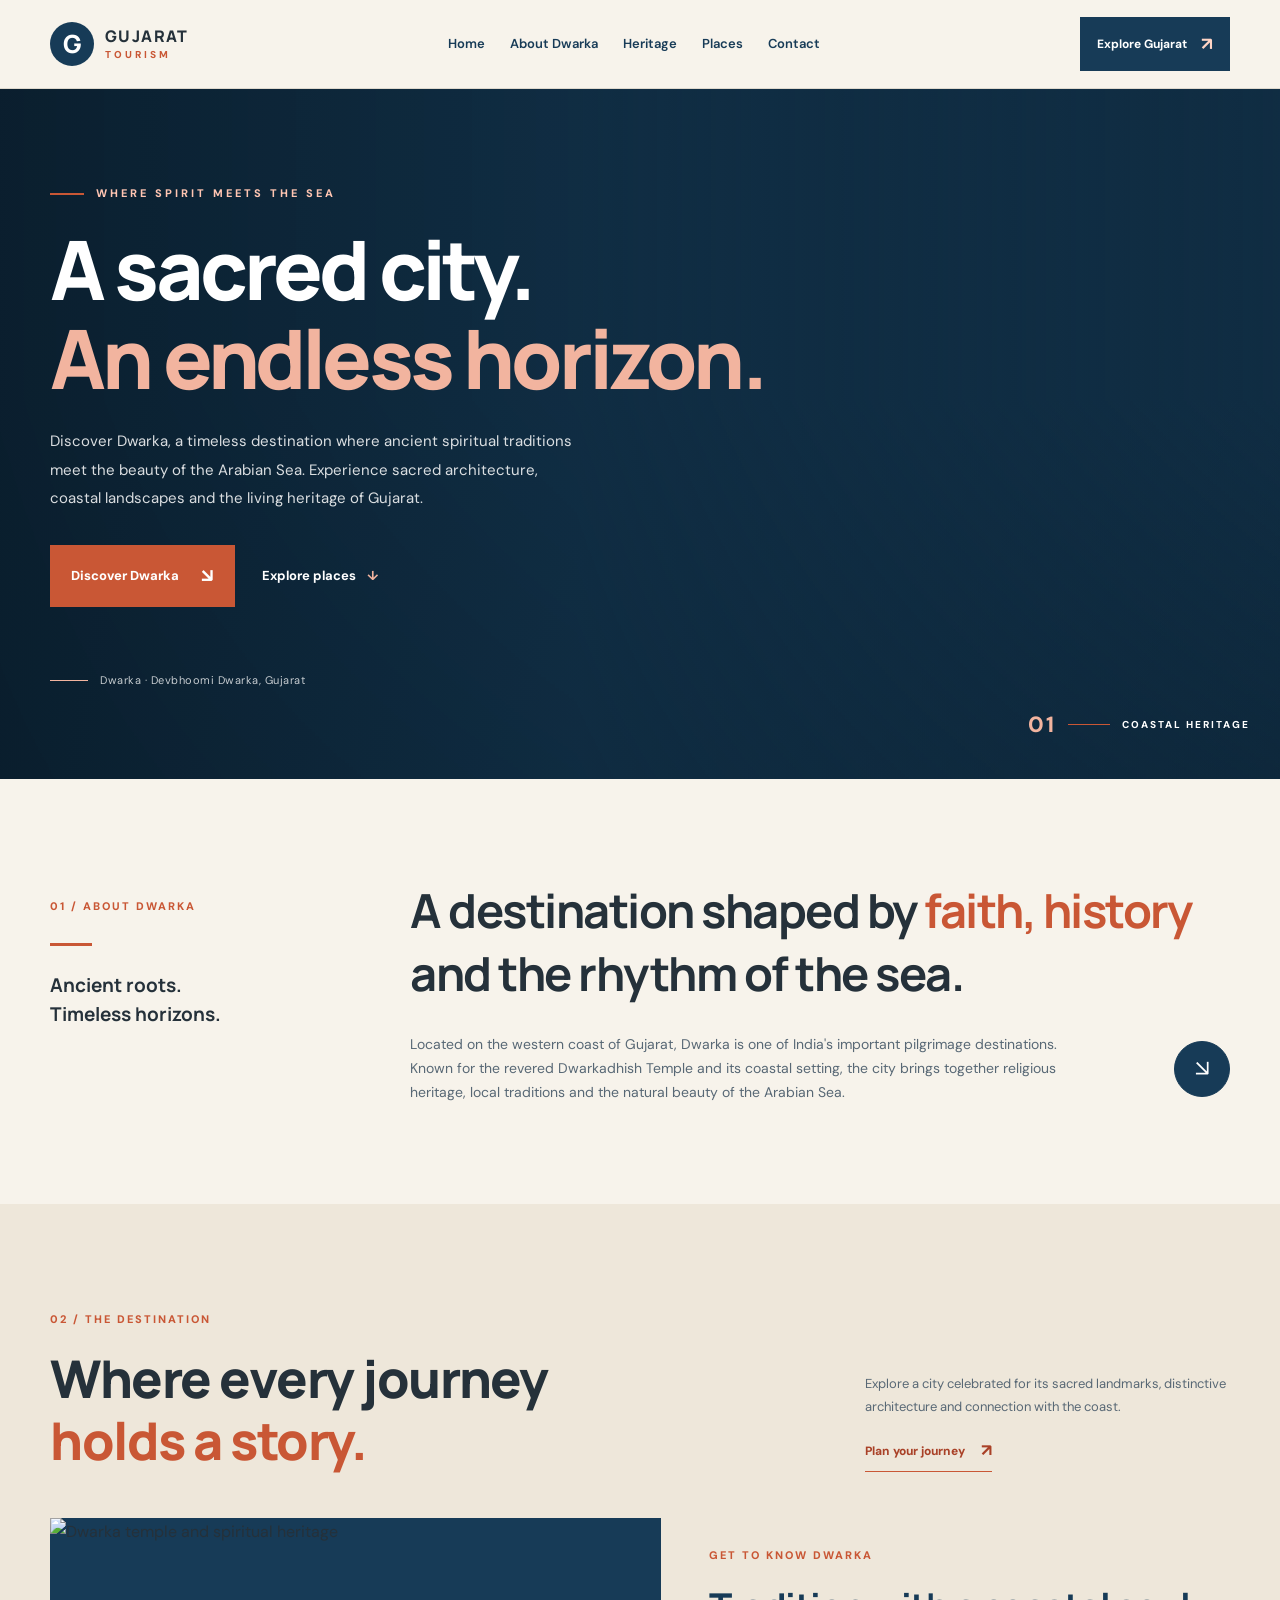
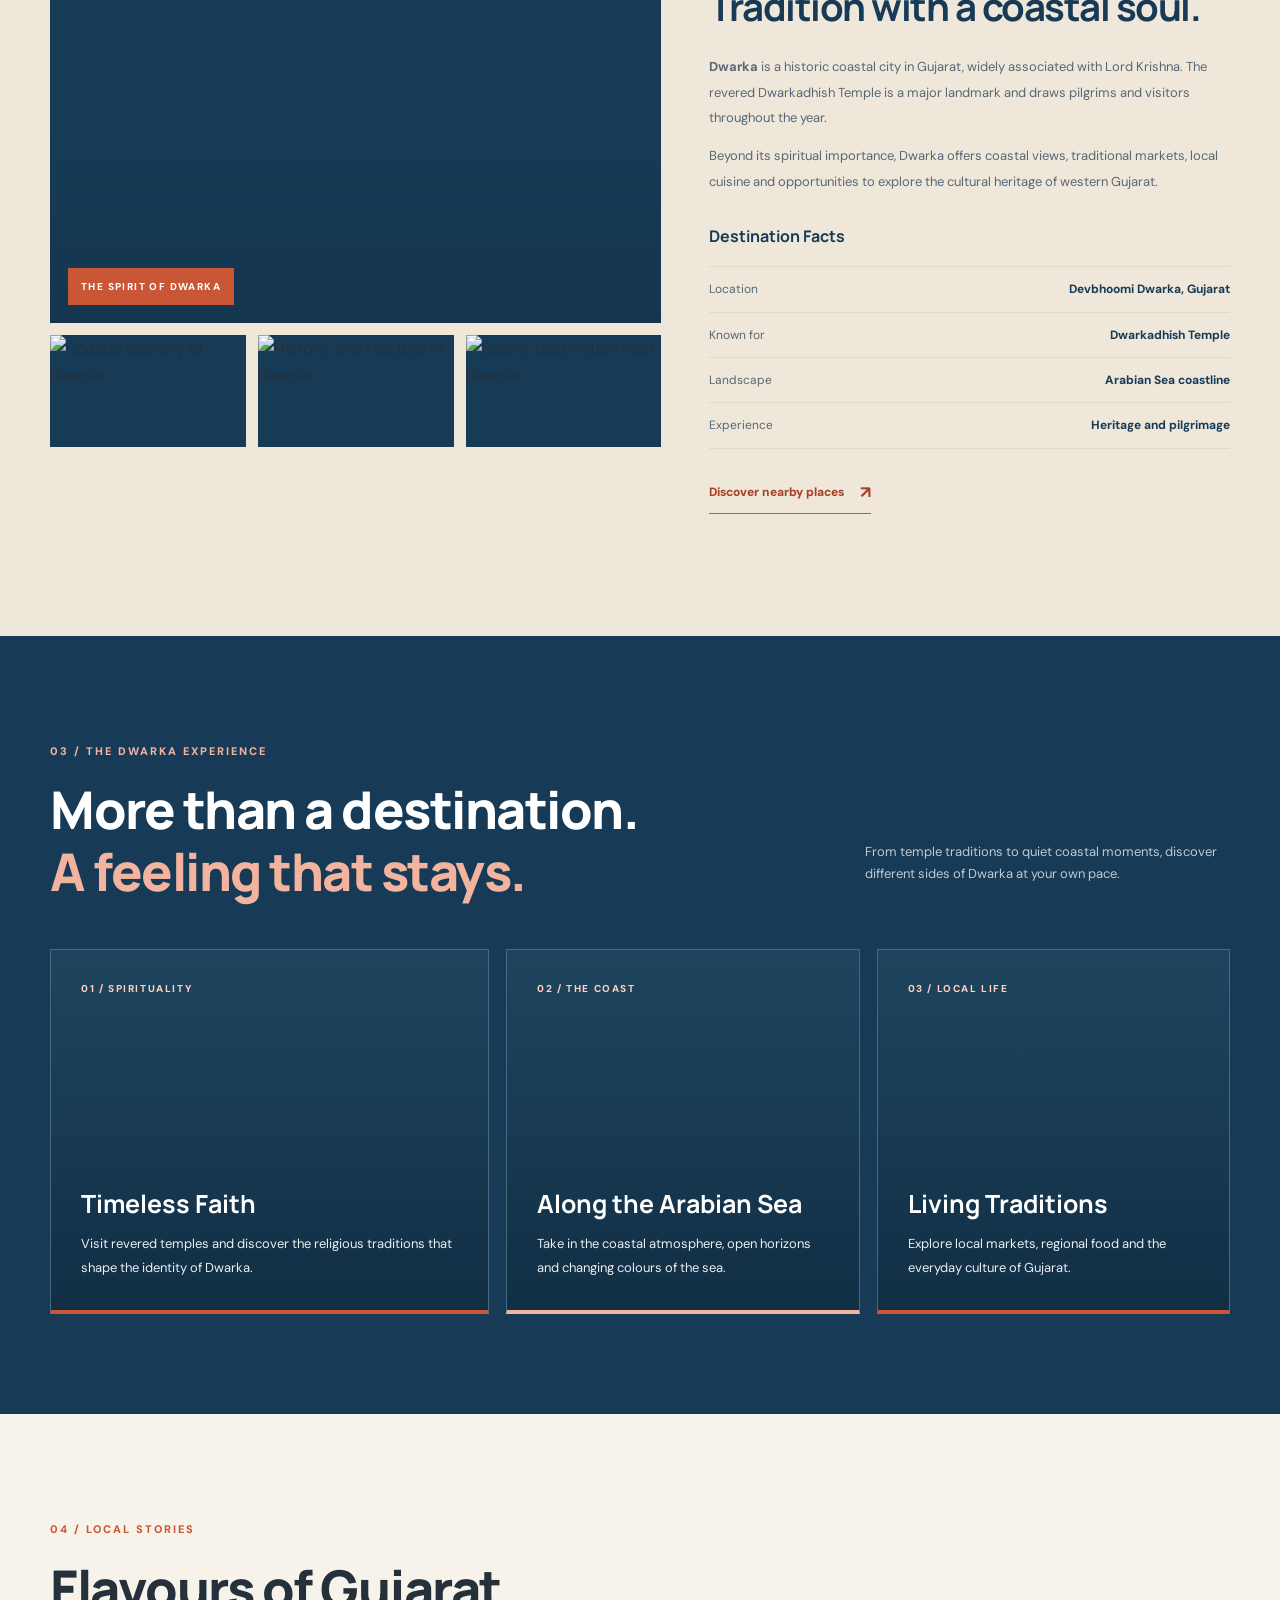
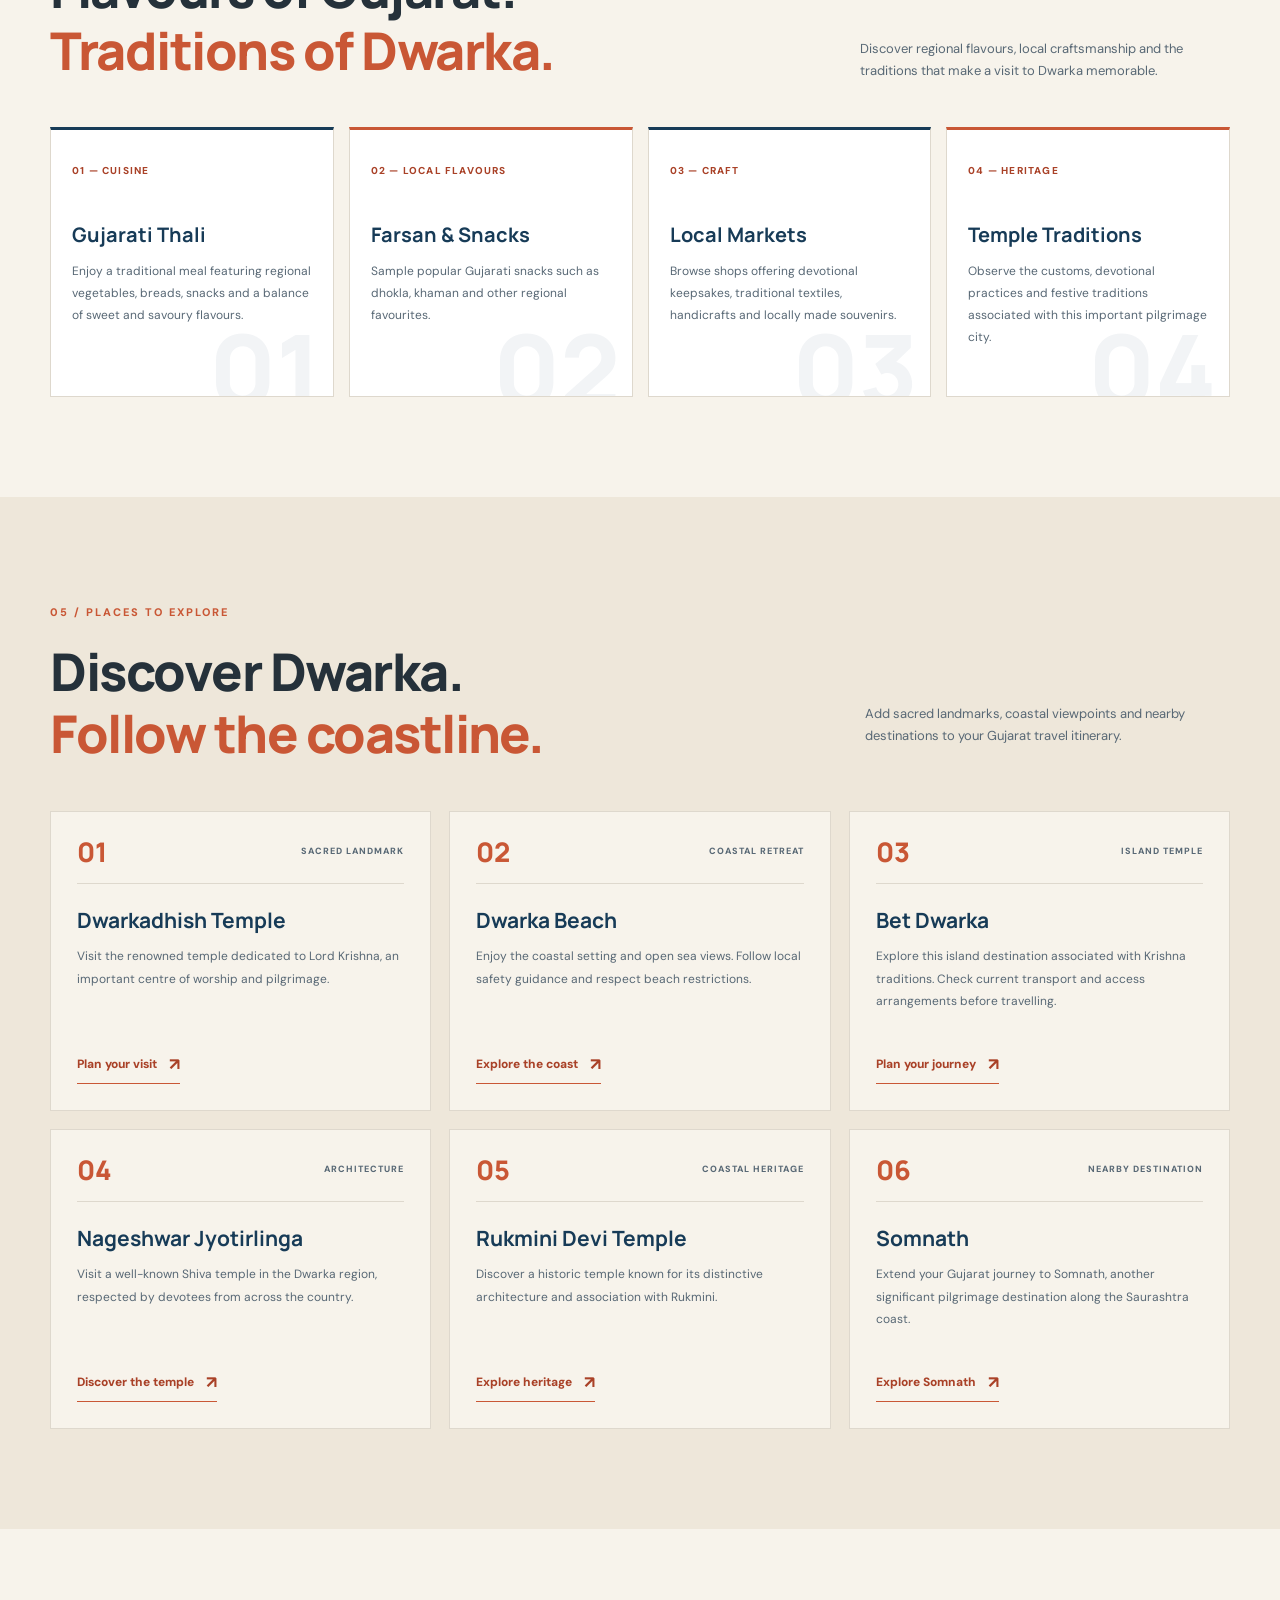
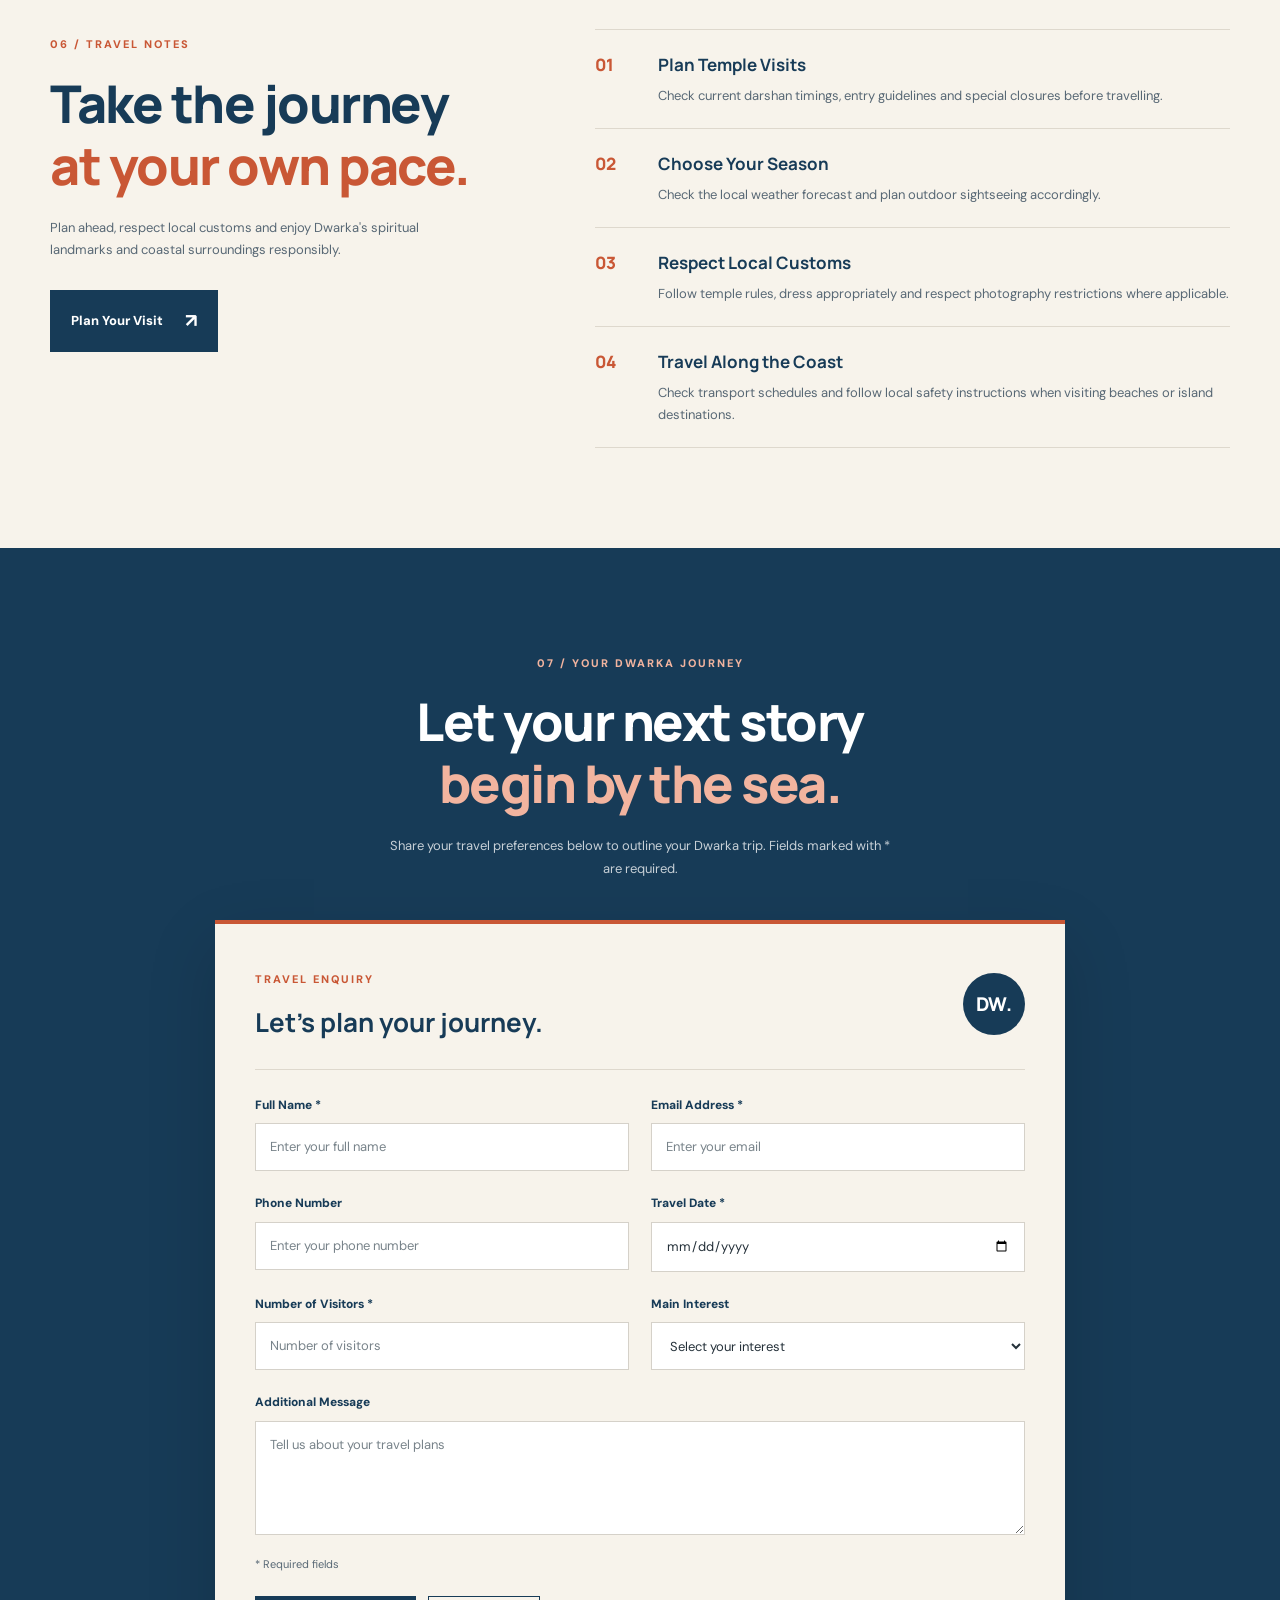
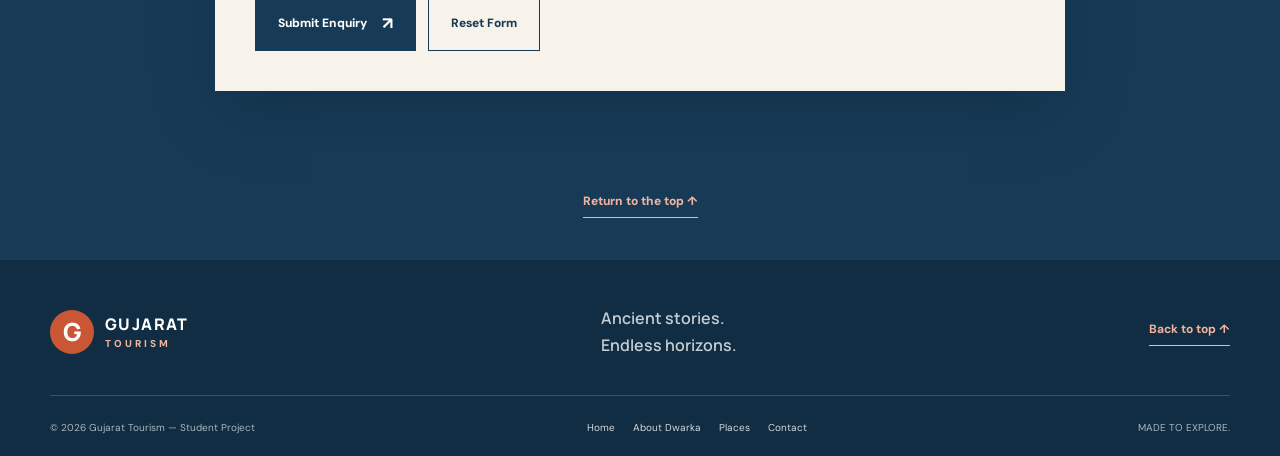
==== dwarka.html @ 747186ce "Add files via upload" ====
<!DOCTYPE html>
<html lang="en">

<head>
    <meta charset="UTF-8">
    <meta name="viewport" content="width=device-width, initial-scale=1.0">

    <title>Dwarka | Gujarat Tourism</title>

    <meta name="description"
        content="Discover Dwarka, the sacred coastal city of Gujarat. Explore Dwarkadhish Temple, beautiful shores, local culture and nearby destinations.">

    <link rel="stylesheet" href="dwarka.css">

    <link rel="preconnect" href="https://fonts.googleapis.com">
    <link rel="preconnect" href="https://fonts.gstatic.com" crossorigin>

    <link
        href="https://fonts.googleapis.com/css2?family=DM+Sans:wght@400;500;600;700&family=Manrope:wght@400;500;600;700;800&display=swap"
        rel="stylesheet">
</head>

<body>

    <!-- HEADER -->
    <header class="header">
        <div class="container nav-wrapper">

            <a href="index.html" class="logo">
                <span class="logo-symbol">G</span>
                <span class="logo-text">
                    GUJARAT
                    <small>TOURISM</small>
                </span>
            </a>

            <nav class="navigation" aria-label="Main navigation">
                <a href="index.html">Home</a>
                <a href="#about">About Dwarka</a>
                <a href="#heritage">Heritage</a>
                <a href="#places">Places</a>
                <a href="#contact">Contact</a>
            </nav>

            <a href="index.html#destinations" class="nav-button">
                Explore Gujarat <span>↗</span>
            </a>

        </div>
    </header>


    <main>

        <!-- HERO -->
        <section class="hero" id="home">

            <div class="hero-image"></div>
            <div class="hero-overlay"></div>

            <div class="container hero-content">

                <p class="eyebrow hero-eyebrow">
                    WHERE SPIRIT MEETS THE SEA
                </p>

                <h1>
                    A sacred city.<br>
                    <span>An endless horizon.</span>
                </h1>

                <p class="hero-description">
                    Discover Dwarka, a timeless destination where ancient
                    spiritual traditions meet the beauty of the Arabian Sea.
                    Experience sacred architecture, coastal landscapes and
                    the living heritage of Gujarat.
                </p>

                <div class="hero-actions">
                    <a href="#about" class="button button-light">
                        Discover Dwarka <span>↘</span>
                    </a>

                    <a href="#places" class="text-link hero-link">
                        Explore places <span>↓</span>
                    </a>
                </div>

                <div class="hero-caption">
                    <span class="caption-line"></span>
                    <span>Dwarka · Devbhoomi Dwarka, Gujarat</span>
                </div>

            </div>

            <div class="hero-index">
                <span>01</span>
                <span class="index-line"></span>
                <span>COASTAL HERITAGE</span>
            </div>

        </section>


        <!-- INTRODUCTION -->
        <section class="intro section-padding" id="about">

            <div class="container intro-grid">

                <div class="intro-label">
                    <span class="section-number">01 / ABOUT DWARKA</span>
                    <span class="small-line"></span>
                    <p>Ancient roots.<br>Timeless horizons.</p>
                </div>

                <div class="intro-content">

                    <h2>
                        A destination shaped by
                        <span>faith, history</span>
                        and the rhythm of the sea.
                    </h2>

                    <div class="intro-bottom">

                        <p>
                            Located on the western coast of Gujarat, Dwarka
                            is one of India's important pilgrimage
                            destinations. Known for the revered Dwarkadhish
                            Temple and its coastal setting, the city brings
                            together religious heritage, local traditions
                            and the natural beauty of the Arabian Sea.
                        </p>

                        <a href="#heritage" class="circle-link" aria-label="Explore Dwarka heritage">
                            <span>↘</span>
                        </a>

                    </div>

                </div>

            </div>

        </section>


        <!-- DESTINATION STORY -->
        <section class="destination-section section-padding" id="heritage">

            <div class="container">

                <div class="section-heading">

                    <div>
                        <span class="section-number">02 / THE DESTINATION</span>
                        <h2>Where every journey<br>
                            <span>holds a story.</span>
                        </h2>
                    </div>

                    <div class="heading-side">
                        <p>
                            Explore a city celebrated for its sacred
                            landmarks, distinctive architecture and
                            connection with the coast.
                        </p>

                        <a href="#contact" class="underlined-link">
                            Plan your journey <span>↗</span>
                        </a>
                    </div>

                </div>


                <div class="destination-detail">

                    <!-- IMAGE GALLERY -->
                    <div class="destination-gallery">

                        <div class="main-picture">
                            <img src="Images/Dwarka/dwarka_1.png" alt="Dwarka temple and spiritual heritage">
                            <span class="image-note">THE SPIRIT OF DWARKA</span>
                        </div>

                        <div class="small-pictures">
                            <img src="Images/Dwarka_2.jpg" alt="Coastal scenery of Dwarka">
                            <img src="Images/Dwarka/dwarka_3.jpg" alt="Historic architecture in Dwarka">
                            <img src="Images/Dwarka/dwarka_4.jpg" alt="Scenic destination near Dwarka">
                        </div>

                    </div>


                    <!-- DESTINATION INFORMATION -->
                    <div class="destination-info">

                        <span class="section-number">GET TO KNOW DWARKA</span>

                        <h2>Tradition with a coastal soul.</h2>

                        <p>
                            <b>Dwarka</b> is a historic coastal city in
                            Gujarat, widely associated with Lord Krishna.
                            The revered Dwarkadhish Temple is a major
                            landmark and draws pilgrims and visitors
                            throughout the year.
                        </p>

                        <p>
                            Beyond its spiritual importance, Dwarka offers
                            coastal views, traditional markets, local
                            cuisine and opportunities to explore the
                            cultural heritage of western Gujarat.
                        </p>

                        <h3>Destination Facts</h3>

                        <ul class="facts-list">
                            <li>
                                <span>Location</span>
                                <b>Devbhoomi Dwarka, Gujarat</b>
                            </li>
                            <li>
                                <span>Known for</span>
                                <b>Dwarkadhish Temple</b>
                            </li>
                            <li>
                                <span>Landscape</span>
                                <b>Arabian Sea coastline</b>
                            </li>
                            <li>
                                <span>Experience</span>
                                <b>Heritage and pilgrimage</b>
                            </li>
                        </ul>

                        <a href="#places" class="underlined-link">
                            Discover nearby places <span>↗</span>
                        </a>

                    </div>

                </div>

            </div>

        </section>


        <!-- HERITAGE AND EXPERIENCES -->
        <section class="heritage section-padding">

            <div class="container">

                <div class="section-heading">

                    <div>
                        <span class="section-number">03 / THE DWARKA EXPERIENCE</span>
                        <h2>More than a destination.<br>
                            <span>A feeling that stays.</span>
                        </h2>
                    </div>

                    <div class="heading-side">
                        <p>
                            From temple traditions to quiet coastal
                            moments, discover different sides of Dwarka
                            at your own pace.
                        </p>
                    </div>

                </div>


                <div class="experience-grid">

                    <article class="experience-card experience-featured">
                        <span class="experience-number">01 / SPIRITUALITY</span>
                        <div class="experience-content">
                            <h3>Timeless Faith</h3>
                            <p>
                                Visit revered temples and discover the
                                religious traditions that shape the
                                identity of Dwarka.
                            </p>
                        </div>
                    </article>

                    <article class="experience-card experience-coast">
                        <span class="experience-number">02 / THE COAST</span>
                        <div class="experience-content">
                            <h3>Along the Arabian Sea</h3>
                            <p>
                                Take in the coastal atmosphere, open
                                horizons and changing colours of the sea.
                            </p>
                        </div>
                    </article>

                    <article class="experience-card experience-culture">
                        <span class="experience-number">03 / LOCAL LIFE</span>
                        <div class="experience-content">
                            <h3>Living Traditions</h3>
                            <p>
                                Explore local markets, regional food
                                and the everyday culture of Gujarat.
                            </p>
                        </div>
                    </article>

                </div>

            </div>

        </section>


        <!-- LOCAL CULTURE -->
        <section class="culture section-padding" id="culture">

            <div class="container">

                <div class="culture-heading">

                    <div>
                        <span class="section-number">04 / LOCAL STORIES</span>
                        <h2>Flavours of Gujarat.<br>
                            <span>Traditions of Dwarka.</span>
                        </h2>
                    </div>

                    <p>
                        Discover regional flavours, local craftsmanship
                        and the traditions that make a visit to Dwarka
                        memorable.
                    </p>

                </div>


                <div class="culture-grid">

                    <article class="culture-card">
                        <span class="culture-number">01 — CUISINE</span>
                        <h3>Gujarati Thali</h3>
                        <p>
                            Enjoy a traditional meal featuring regional
                            vegetables, breads, snacks and a balance
                            of sweet and savoury flavours.
                        </p>
                        <span class="culture-mark">01</span>
                    </article>

                    <article class="culture-card">
                        <span class="culture-number">02 — LOCAL FLAVOURS</span>
                        <h3>Farsan & Snacks</h3>
                        <p>
                            Sample popular Gujarati snacks such as
                            dhokla, khaman and other regional favourites.
                        </p>
                        <span class="culture-mark">02</span>
                    </article>

                    <article class="culture-card">
                        <span class="culture-number">03 — CRAFT</span>
                        <h3>Local Markets</h3>
                        <p>
                            Browse shops offering devotional keepsakes,
                            traditional textiles, handicrafts and
                            locally made souvenirs.
                        </p>
                        <span class="culture-mark">03</span>
                    </article>

                    <article class="culture-card">
                        <span class="culture-number">04 — HERITAGE</span>
                        <h3>Temple Traditions</h3>
                        <p>
                            Observe the customs, devotional practices
                            and festive traditions associated with
                            this important pilgrimage city.
                        </p>
                        <span class="culture-mark">04</span>
                    </article>

                </div>

            </div>

        </section>


        <!-- PLACES TO VISIT -->
        <section class="places section-padding" id="places">

            <div class="container">

                <div class="section-heading">

                    <div>
                        <span class="section-number">05 / PLACES TO EXPLORE</span>
                        <h2>Discover Dwarka.<br>
                            <span>Follow the coastline.</span>
                        </h2>
                    </div>

                    <div class="heading-side">
                        <p>
                            Add sacred landmarks, coastal viewpoints
                            and nearby destinations to your Gujarat
                            travel itinerary.
                        </p>
                    </div>

                </div>


                <div class="places-grid">

                    <article class="place-card">
                        <div class="place-topline">
                            <span class="place-number">01</span>
                            <span class="place-type">SACRED LANDMARK</span>
                        </div>
                        <h3>Dwarkadhish Temple</h3>
                        <p>
                            Visit the renowned temple dedicated to
                            Lord Krishna, an important centre of
                            worship and pilgrimage.
                        </p>
                        <a href="#contact">Plan your visit <span>↗</span></a>
                    </article>

                    <article class="place-card">
                        <div class="place-topline">
                            <span class="place-number">02</span>
                            <span class="place-type">COASTAL RETREAT</span>
                        </div>
                        <h3>Dwarka Beach</h3>
                        <p>
                            Enjoy the coastal setting and open sea
                            views. Follow local safety guidance and
                            respect beach restrictions.
                        </p>
                        <a href="#contact">Explore the coast <span>↗</span></a>
                    </article>

                    <article class="place-card">
                        <div class="place-topline">
                            <span class="place-number">03</span>
                            <span class="place-type">ISLAND TEMPLE</span>
                        </div>
                        <h3>Bet Dwarka</h3>
                        <p>
                            Explore this island destination associated
                            with Krishna traditions. Check current
                            transport and access arrangements before
                            travelling.
                        </p>
                        <a href="#contact">Plan your journey <span>↗</span></a>
                    </article>

                    <article class="place-card">
                        <div class="place-topline">
                            <span class="place-number">04</span>
                            <span class="place-type">ARCHITECTURE</span>
                        </div>
                        <h3>Nageshwar Jyotirlinga</h3>
                        <p>
                            Visit a well-known Shiva temple in the
                            Dwarka region, respected by devotees
                            from across the country.
                        </p>
                        <a href="#contact">Discover the temple <span>↗</span></a>
                    </article>

                    <article class="place-card">
                        <div class="place-topline">
                            <span class="place-number">05</span>
                            <span class="place-type">COASTAL HERITAGE</span>
                        </div>
                        <h3>Rukmini Devi Temple</h3>
                        <p>
                            Discover a historic temple known for its
                            distinctive architecture and association
                            with Rukmini.
                        </p>
                        <a href="#contact">Explore heritage <span>↗</span></a>
                    </article>

                    <article class="place-card">
                        <div class="place-topline">
                            <span class="place-number">06</span>
                            <span class="place-type">NEARBY DESTINATION</span>
                        </div>
                        <h3>Somnath</h3>
                        <p>
                            Extend your Gujarat journey to Somnath,
                            another significant pilgrimage destination
                            along the Saurashtra coast.
                        </p>
                        <a href="somnath.html">Explore Somnath <span>↗</span></a>
                    </article>

                </div>

            </div>

        </section>


        <!-- TRAVEL INFORMATION -->
        <section class="travel-info section-padding">

            <div class="container travel-info-grid">

                <div class="travel-info-heading">
                    <span class="section-number">06 / TRAVEL NOTES</span>

                    <h2>Take the journey<br>
                        <span>at your own pace.</span>
                    </h2>

                    <p>
                        Plan ahead, respect local customs and enjoy
                        Dwarka's spiritual landmarks and coastal
                        surroundings responsibly.
                    </p>

                    <a href="#contact" class="button button-dark">
                        Plan Your Visit <span>↗</span>
                    </a>
                </div>


                <div class="travel-info-content">

                    <div class="travel-tip">
                        <span>01</span>
                        <div>
                            <h3>Plan Temple Visits</h3>
                            <p>
                                Check current darshan timings,
                                entry guidelines and special closures
                                before travelling.
                            </p>
                        </div>
                    </div>

                    <div class="travel-tip">
                        <span>02</span>
                        <div>
                            <h3>Choose Your Season</h3>
                            <p>
                                Check the local weather forecast and
                                plan outdoor sightseeing accordingly.
                            </p>
                        </div>
                    </div>

                    <div class="travel-tip">
                        <span>03</span>
                        <div>
                            <h3>Respect Local Customs</h3>
                            <p>
                                Follow temple rules, dress
                                appropriately and respect photography
                                restrictions where applicable.
                            </p>
                        </div>
                    </div>

                    <div class="travel-tip">
                        <span>04</span>
                        <div>
                            <h3>Travel Along the Coast</h3>
                            <p>
                                Check transport schedules and follow
                                local safety instructions when visiting
                                beaches or island destinations.
                            </p>
                        </div>
                    </div>

                </div>

            </div>

        </section>


        <!-- TRAVEL ENQUIRY -->
        <section class="enquiry-section section-padding" id="contact">

            <div class="container">

                <div class="enquiry-heading">
                    <span class="section-number">07 / YOUR DWARKA JOURNEY</span>

                    <h2>
                        Let your next story<br>
                        <span>begin by the sea.</span>
                    </h2>

                    <p>
                        Share your travel preferences below to outline
                        your Dwarka trip. Fields marked with * are required.
                    </p>
                </div>


                <form class="enquiry-form" action="#" method="post">

                    <div class="form-heading">
                        <div>
                            <span class="section-number">TRAVEL ENQUIRY</span>
                            <h3>Let's plan your journey.</h3>
                        </div>
                        <span class="form-symbol">DW.</span>
                    </div>

                    <hr>

                    <div class="form-grid">

                        <div class="form-group">
                            <label for="name">Full Name *</label>
                            <input type="text" id="name" name="name" placeholder="Enter your full name"
                                autocomplete="name" required>
                        </div>

                        <div class="form-group">
                            <label for="email">Email Address *</label>
                            <input type="email" id="email" name="email" placeholder="Enter your email"
                                autocomplete="email" required>
                        </div>

                        <div class="form-group">
                            <label for="phone">Phone Number</label>
                            <input type="tel" id="phone" name="phone" placeholder="Enter your phone number"
                                autocomplete="tel">
                        </div>

                        <div class="form-group">
                            <label for="date">Travel Date *</label>
                            <input type="date" id="date" name="date" required>
                        </div>

                        <div class="form-group">
                            <label for="visitors">Number of Visitors *</label>
                            <input type="number" id="visitors" name="visitors" min="1" max="100"
                                placeholder="Number of visitors" required>
                        </div>

                        <div class="form-group">
                            <label for="interest">Main Interest</label>
                            <select id="interest" name="interest">
                                <option value="">Select your interest</option>
                                <option value="temples">Temples and Pilgrimage</option>
                                <option value="coast">Coastal Sightseeing</option>
                                <option value="culture">Local Culture and Food</option>
                                <option value="nearby">Nearby Destinations</option>
                            </select>
                        </div>

                        <div class="form-group full-width">
                            <label for="message">Additional Message</label>
                            <textarea id="message" name="message" rows="4"
                                placeholder="Tell us about your travel plans"></textarea>
                        </div>

                    </div>

                    <p class="required-note">* Required fields</p>

                    <div class="form-buttons">
                        <button type="submit">
                            Submit Enquiry <span>↗</span>
                        </button>
                        <button type="reset" class="reset-btn">Reset Form</button>
                    </div>

                </form>

            </div>

        </section>

    </main>


    <!-- BACK TO TOP -->
    <div class="back-top">
        <a href="#home">Return to the top ↑</a>
    </div>


    <!-- FOOTER -->
    <footer class="footer">

        <div class="container">

            <div class="footer-top">

                <a href="index.html" class="logo footer-logo">
                    <span class="logo-symbol">G</span>
                    <span class="logo-text">
                        GUJARAT
                        <small>TOURISM</small>
                    </span>
                </a>

                <p>
                    Ancient stories.<br>
                    Endless horizons.
                </p>

                <a href="#home" class="footer-back">
                    Back to top ↑
                </a>

            </div>

            <div class="footer-bottom">
                <span>© 2026 Gujarat Tourism — Student Project</span>

                <div class="footer-links">
                    <a href="index.html">Home</a>
                    <a href="#about">About Dwarka</a>
                    <a href="#places">Places</a>
                    <a href="#contact">Contact</a>
                </div>

                <span>MADE TO EXPLORE.</span>
            </div>

        </div>

    </footer>

</body>

</html>
---- dwarka.css ----
/* =========================================
   DWARKA — GUJARAT TOURISM
   Theme: Deep Navy, Coral & Warm Ivory
========================================= */

:root {
    --navy: #173B57;
    --navy-dark: #102D43;
    --navy-soft: #244D68;
    --coral: #C95735;
    --coral-dark: #A94127;
    --ivory: #F7F3EB;
    --ivory-dark: #EEE7DA;
    --white: #FFFFFF;
    --ink: #25313A;
    --muted: #586875;
    --line: #DED8CD;
    --shadow: 0 16px 42px rgba(16, 45, 67, 0.09);
}

* {
    box-sizing: border-box;
}

html {
    scroll-behavior: smooth;
    scroll-padding-top: 95px;
}

body {
    margin: 0;
    background: var(--ivory);
    color: var(--ink);
    font-family: "DM Sans", Arial, sans-serif;
    line-height: 1.7;
}

img {
    display: block;
    max-width: 100%;
}

a {
    color: inherit;
}

button,
input,
select,
textarea {
    font: inherit;
}

.container {
    width: min(1180px, calc(100% - 48px));
    margin: 0 auto;
}

.section-padding {
    padding: 100px 0;
}

.section-number {
    display: inline-block;
    color: var(--coral);
    font-size: 11px;
    font-weight: 800;
    letter-spacing: 2px;
}

h1,
h2,
h3,
.logo-text {
    font-family: "Manrope", Arial, sans-serif;
}

h2 {
    letter-spacing: -1.5px;
}

::selection {
    background: var(--coral);
    color: var(--white);
}


/* =========================================
   HEADER
========================================= */

.header {
    position: relative;
    z-index: 10;
    background: var(--ivory);
    border-bottom: 1px solid var(--line);
}

.nav-wrapper {
    min-height: 88px;
    display: flex;
    align-items: center;
    justify-content: space-between;
    gap: 25px;
}

.logo {
    display: inline-flex;
    align-items: center;
    gap: 11px;
    flex-shrink: 0;
    text-decoration: none;
}

.logo-symbol {
    display: grid;
    place-items: center;
    width: 44px;
    height: 44px;
    border-radius: 50%;
    background: var(--navy);
    color: var(--white);
    font-family: "Manrope", sans-serif;
    font-size: 25px;
    font-weight: 800;
}

.logo-text {
    font-size: 16px;
    font-weight: 800;
    line-height: 1.15;
    letter-spacing: 1.4px;
}

.logo-text small {
    display: block;
    margin-top: 4px;
    color: var(--coral);
    font-family: "DM Sans", sans-serif;
    font-size: 10px;
    letter-spacing: 3px;
}

.navigation {
    display: flex;
    align-items: center;
    justify-content: center;
    flex-wrap: wrap;
    gap: 25px;
}

.navigation a {
    position: relative;
    color: var(--navy);
    font-size: 13px;
    font-weight: 600;
    text-decoration: none;
    transition: color 0.25s;
}

.navigation a::after {
    position: absolute;
    content: "";
    left: 0;
    bottom: -7px;
    width: 0;
    height: 2px;
    background: var(--coral);
    transition: width 0.25s;
}

.navigation a:hover {
    color: var(--coral);
}

.navigation a:hover::after {
    width: 100%;
}

.nav-button {
    display: inline-flex;
    align-items: center;
    gap: 14px;
    padding: 12px 17px;
    background: var(--navy);
    color: var(--white);
    font-size: 12px;
    font-weight: 700;
    text-decoration: none;
    white-space: nowrap;
    transition: background 0.25s, transform 0.25s;
}

.nav-button:hover {
    background: var(--coral);
    transform: translateY(-2px);
}

.nav-button span {
    color: #FFD4C5;
    font-size: 18px;
}


/* =========================================
   HERO
========================================= */

.hero {
    position: relative;
    display: flex;
    align-items: center;
    min-height: 690px;
    overflow: hidden;
    isolation: isolate;
    background: var(--navy-dark);
    color: var(--white);
}

.hero-image {
    position: absolute;
    z-index: -3;
    inset: 0;
    background-image: url("Images/Dwarkadhis.png");
    background-size: cover;
    background-position: center 42%;
    transform: scale(1.02);
    animation: heroReveal 1.1s ease-out both;
}

.hero-overlay {
    position: absolute;
    z-index: -2;
    inset: 0;
    background:
        linear-gradient(
            90deg,
            rgba(10, 30, 45, 0.94) 0%,
            rgba(16, 45, 67, 0.80) 45%,
            rgba(16, 45, 67, 0.24) 100%
        ),
        linear-gradient(
            0deg,
            rgba(10, 30, 45, 0.43),
            transparent 55%
        );
}

.hero-content {
    padding-top: 80px;
    padding-bottom: 85px;
}

.eyebrow {
    display: flex;
    align-items: center;
    gap: 12px;
    font-size: 11px;
    font-weight: 800;
    letter-spacing: 3px;
}

.hero-eyebrow {
    color: #FFC5B2;
}

.hero-eyebrow::before {
    content: "";
    width: 34px;
    height: 2px;
    background: var(--coral);
}

.hero h1 {
    max-width: 850px;
    margin: 22px 0;
    font-size: clamp(48px, 7vw, 82px);
    line-height: 1.08;
    letter-spacing: -3.8px;
    font-weight: 800;
}

.hero h1 span {
    color: #F2B49F;
}

.hero-description {
    max-width: 540px;
    margin: 25px 0 32px;
    color: rgba(255, 255, 255, 0.85);
    font-size: 15px;
    line-height: 1.9;
}

.hero-actions {
    display: flex;
    align-items: center;
    flex-wrap: wrap;
    gap: 27px;
}

.button {
    display: inline-flex;
    justify-content: center;
    align-items: center;
    gap: 22px;
    padding: 15px 21px;
    font-size: 13px;
    font-weight: 800;
    text-decoration: none;
    transition: background 0.25s, color 0.25s, transform 0.25s;
}

.button span {
    font-size: 19px;
}

.button-light {
    background: var(--coral);
    color: var(--white);
}

.button-light:hover {
    background: var(--ivory);
    color: var(--navy);
    transform: translateY(-3px);
}

.button-dark {
    background: var(--navy);
    color: var(--white);
}

.button-dark:hover {
    background: var(--coral);
    transform: translateY(-3px);
}

.text-link {
    font-size: 13px;
    font-weight: 700;
    text-decoration: none;
}

.hero-link {
    color: var(--white);
}

.hero-link span {
    margin-left: 8px;
    color: #F2B49F;
}

.hero-caption {
    display: flex;
    align-items: center;
    gap: 12px;
    margin-top: 64px;
    color: rgba(255, 255, 255, 0.77);
    font-size: 11px;
    letter-spacing: 0.5px;
}

.caption-line {
    display: inline-block;
    width: 38px;
    height: 1px;
    background: #F2B49F;
}

.hero-index {
    position: absolute;
    right: 30px;
    bottom: 36px;
    display: flex;
    align-items: center;
    gap: 12px;
    color: var(--white);
    font-size: 10px;
    font-weight: 800;
    letter-spacing: 2px;
}

.hero-index > span:first-child {
    color: #F2B49F;
    font-size: 22px;
}

.index-line {
    display: inline-block;
    width: 42px;
    height: 1px;
    background: var(--coral);
}

@keyframes heroReveal {
    from {
        opacity: 0.65;
        transform: scale(1.06);
    }

    to {
        opacity: 1;
        transform: scale(1.02);
    }
}


/* =========================================
   INTRODUCTION
========================================= */

.intro {
    background: var(--ivory);
}

.intro-grid {
    display: grid;
    grid-template-columns: 0.72fr 2fr;
    gap: 65px;
}

.intro-label {
    padding-top: 12px;
}

.small-line {
    display: block;
    width: 42px;
    height: 3px;
    margin: 25px 0;
    background: var(--coral);
}

.intro-label p {
    font-family: "Manrope", sans-serif;
    font-size: 19px;
    font-weight: 700;
    line-height: 1.5;
}

.intro-content h2 {
    margin: 0;
    font-size: clamp(30px, 4vw, 47px);
    line-height: 1.34;
    font-weight: 700;
}

.intro-content h2 span {
    color: var(--coral);
}

.intro-bottom {
    display: flex;
    justify-content: space-between;
    align-items: center;
    gap: 35px;
    margin-top: 28px;
}

.intro-bottom p {
    max-width: 670px;
    margin: 0;
    color: var(--muted);
    font-size: 14px;
}

.circle-link {
    display: grid;
    place-items: center;
    width: 56px;
    height: 56px;
    flex-shrink: 0;
    border: 1px solid var(--navy);
    border-radius: 50%;
    background: var(--navy);
    color: var(--white);
    font-size: 23px;
    text-decoration: none;
    transition: background 0.25s, transform 0.25s;
}

.circle-link:hover {
    background: var(--coral);
    border-color: var(--coral);
    transform: rotate(-35deg);
}


/* =========================================
   SECTION HEADINGS
========================================= */

.section-heading {
    display: flex;
    justify-content: space-between;
    align-items: flex-end;
    gap: 40px;
    margin-bottom: 46px;
}

.section-heading h2,
.culture-heading h2,
.travel-info-heading h2,
.enquiry-heading h2 {
    margin: 16px 0 0;
    font-size: clamp(34px, 4.5vw, 52px);
    line-height: 1.2;
    font-weight: 800;
}

.section-heading h2 span,
.culture-heading h2 span,
.travel-info-heading h2 span,
.enquiry-heading h2 span {
    color: var(--coral);
}

.heading-side {
    max-width: 365px;
}

.heading-side p {
    margin: 0 0 18px;
    color: var(--muted);
    font-size: 13px;
}

.underlined-link {
    display: inline-flex;
    align-items: center;
    gap: 16px;
    padding-bottom: 6px;
    border-bottom: 1px solid var(--coral);
    color: var(--coral-dark);
    font-size: 12px;
    font-weight: 800;
    text-decoration: none;
}

.underlined-link span {
    font-size: 17px;
    transition: transform 0.2s;
}

.underlined-link:hover span {
    transform: translate(3px, -3px);
}


/* =========================================
   DESTINATION STORY AND GALLERY
========================================= */

.destination-section {
    background: var(--ivory-dark);
}

.destination-detail {
    display: grid;
    grid-template-columns: 1.08fr 0.92fr;
    align-items: stretch;
    gap: 48px;
}

.destination-gallery {
    min-width: 0;
}

.main-picture {
    position: relative;
    height: 405px;
    overflow: hidden;
    background: var(--navy);
}

.main-picture::after {
    position: absolute;
    content: "";
    inset: 50% 0 0;
    pointer-events: none;
    background: linear-gradient(transparent, rgba(16, 45, 67, 0.38));
}

.main-picture img {
    width: 100%;
    height: 100%;
    object-fit: cover;
    transition: transform 0.6s;
}

.main-picture:hover img {
    transform: scale(1.045);
}

.image-note {
    position: absolute;
    z-index: 1;
    left: 18px;
    bottom: 18px;
    padding: 10px 13px;
    background: var(--coral);
    color: var(--white);
    font-size: 10px;
    font-weight: 800;
    letter-spacing: 1.4px;
}

.small-pictures {
    display: grid;
    grid-template-columns: repeat(3, minmax(0, 1fr));
    gap: 12px;
    margin-top: 12px;
}

.small-pictures img {
    width: 100%;
    height: 112px;
    object-fit: cover;
    background: var(--navy);
    transition: filter 0.25s, transform 0.25s;
}

.small-pictures img:hover {
    filter: saturate(1.15);
    transform: translateY(-3px);
}

.destination-info {
    padding: 22px 0;
}

.destination-info h2 {
    margin: 15px 0 22px;
    color: var(--navy);
    font-size: clamp(29px, 3vw, 39px);
    line-height: 1.3;
}

.destination-info > p {
    color: var(--muted);
    font-size: 13px;
    line-height: 1.95;
}

.destination-info h3 {
    margin-top: 29px;
    color: var(--navy);
    font-size: 16px;
}

.facts-list {
    margin: 0 0 28px;
    padding: 0;
    list-style: none;
    border-top: 1px solid var(--line);
}

.facts-list li {
    display: flex;
    justify-content: space-between;
    gap: 18px;
    padding: 12px 0;
    border-bottom: 1px solid var(--line);
    font-size: 12px;
}

.facts-list li span {
    color: var(--muted);
}

.facts-list li b {
    color: var(--navy);
    text-align: right;
}


/* =========================================
   HERITAGE / EXPERIENCE CARDS
   Faded title-related photos
========================================= */

.heritage {
    background: var(--navy);
    color: var(--white);
}

.heritage .section-number {
    color: #F2B49F;
}

.heritage .section-heading h2 {
    color: var(--white);
}

.heritage .section-heading h2 span {
    color: #F2B49F;
}

.heritage .heading-side p {
    color: rgba(255, 255, 255, 0.72);
}

.experience-grid {
    display: grid;
    grid-template-columns: 1.15fr 0.925fr 0.925fr;
    gap: 17px;
}

.experience-card {
    position: relative;
    display: flex;
    flex-direction: column;
    justify-content: space-between;
    min-width: 0;
    min-height: 365px;
    padding: 30px;
    overflow: hidden;
    isolation: isolate;
    background: var(--navy-soft);
    border: 1px solid rgba(255, 255, 255, 0.16);
    transition: transform 0.3s ease, border-color 0.3s ease;
}

/* Background photo layer */
.experience-card::before {
    content: "";
    position: absolute;
    z-index: -2;
    inset: 0;
    background-size: cover;
    background-position: center;
    background-repeat: no-repeat;
    opacity: 0.58;
    transform: scale(1);
    transition: opacity 0.45s ease, transform 0.6s ease;
}

/* Dark gradient keeps the text readable */
.experience-card::after {
    content: "";
    position: absolute;
    z-index: -1;
    inset: 0;
    background: linear-gradient(
        180deg,
        rgba(16, 45, 67, 0.28) 0%,
        rgba(16, 45, 67, 0.50) 38%,
        rgba(16, 45, 67, 0.97) 100%
    );
}

/* 01 — Timeless Faith: Dwarka temple */
.experience-featured::before {
    background-image: url("images/SPIRITUALITY.png ");
    background-position: center;
}

/* 02 — Arabian Sea: coastal scenery */
.experience-coast::before {
    background-image: url("images/arabic-sea.png");
    background-position: center;
}

/* 03 — Living Traditions: local life and culture */
.experience-culture::before {
    background-image: url("images/kathakkali.png");
    background-position: center;
}

/* Coral bottom accents */
.experience-featured {
    border-bottom: 4px solid var(--coral);
}

.experience-coast {
    border-bottom: 4px solid #F2B49F;
}

.experience-culture {
    border-bottom: 4px solid var(--coral);
}

/* Text sits above the image */
.experience-number,
.experience-content {
    position: relative;
    z-index: 1;
}

.experience-number {
    color: #FFD0C0;
    font-size: 10px;
    font-weight: 800;
    letter-spacing: 1.6px;
}

.experience-content h3 {
    margin: 0 0 12px;
    color: var(--white);
    font-size: 25px;
    line-height: 1.3;
}

.experience-content p {
    margin: 0;
    color: rgba(255, 255, 255, 0.92);
    font-size: 13px;
    line-height: 1.85;
}

/* Hover */
.experience-card:hover {
    transform: translateY(-5px);
    border-color: rgba(242, 180, 159, 0.8);
}

.experience-card:hover::before {
    opacity: 0.8;
    transform: scale(1.06);
}


/* =========================================
   LOCAL CULTURE
========================================= */

.culture {
    background: var(--ivory);
}

.culture-heading {
    display: flex;
    justify-content: space-between;
    align-items: flex-end;
    gap: 40px;
    margin-bottom: 45px;
}

.culture-heading > p {
    max-width: 370px;
    margin: 0;
    color: var(--muted);
    font-size: 13px;
}

.culture-grid {
    display: grid;
    grid-template-columns: repeat(4, minmax(0, 1fr));
    gap: 15px;
}

.culture-card {
    position: relative;
    min-height: 270px;
    padding: 25px 21px;
    overflow: hidden;
    background: var(--white);
    border: 1px solid var(--line);
    border-top: 3px solid var(--navy);
    transition: transform 0.3s, box-shadow 0.3s;
}

.culture-card:nth-child(even) {
    border-top-color: var(--coral);
}

.culture-card:hover {
    transform: translateY(-5px);
    box-shadow: var(--shadow);
}

.culture-number {
    color: var(--coral-dark);
    font-size: 10px;
    font-weight: 800;
    letter-spacing: 1.2px;
}

.culture-card h3 {
    position: relative;
    z-index: 1;
    margin: 38px 0 12px;
    color: var(--navy);
    font-size: 20px;
    line-height: 1.35;
}

.culture-card p {
    position: relative;
    z-index: 1;
    margin: 0;
    color: var(--muted);
    font-size: 12px;
    line-height: 1.85;
}

.culture-mark {
    position: absolute;
    right: 12px;
    bottom: -23px;
    color: rgba(23, 59, 87, 0.055);
    font-family: "Manrope", sans-serif;
    font-size: 100px;
    font-weight: 800;
    line-height: 1;
}


/* =========================================
   PLACES TO VISIT
========================================= */

.places {
    background: var(--ivory-dark);
}

.places-grid {
    display: grid;
    grid-template-columns: repeat(3, minmax(0, 1fr));
    gap: 18px;
}

.place-card {
    display: flex;
    flex-direction: column;
    align-items: flex-start;
    min-width: 0;
    min-height: 300px;
    padding: 26px;
    background: var(--ivory);
    border: 1px solid var(--line);
    transition: transform 0.3s, box-shadow 0.3s, border-color 0.3s;
}

.place-card:hover {
    transform: translateY(-5px);
    border-color: rgba(201, 87, 53, 0.55);
    box-shadow: var(--shadow);
}

.place-topline {
    display: flex;
    align-items: center;
    justify-content: space-between;
    gap: 12px;
    width: 100%;
    padding-bottom: 18px;
    border-bottom: 1px solid var(--line);
}

.place-number {
    color: var(--coral);
    font-family: "Manrope", sans-serif;
    font-size: 27px;
    font-weight: 800;
    line-height: 1;
}

.place-type {
    color: var(--muted);
    font-size: 9px;
    font-weight: 800;
    letter-spacing: 1px;
    text-align: right;
}

.place-card h3 {
    margin: 22px 0 10px;
    color: var(--navy);
    font-size: 21px;
    line-height: 1.35;
}

.place-card p {
    margin: 0 0 22px;
    color: var(--muted);
    font-size: 12px;
    line-height: 1.9;
}

.place-card a {
    display: inline-flex;
    align-items: center;
    gap: 12px;
    margin-top: auto;
    padding-bottom: 5px;
    border-bottom: 1px solid var(--coral);
    color: var(--coral-dark);
    font-size: 12px;
    font-weight: 800;
    text-decoration: none;
}

.place-card a span {
    font-size: 17px;
    transition: transform 0.2s;
}

.place-card a:hover span {
    transform: translate(3px, -3px);
}


/* =========================================
   TRAVEL INFORMATION
========================================= */

.travel-info {
    background: var(--ivory);
}

.travel-info-grid {
    display: grid;
    grid-template-columns: 0.85fr 1.15fr;
    gap: 75px;
}

.travel-info-heading h2 {
    margin-bottom: 20px;
    color: var(--navy);
}

.travel-info-heading > p {
    max-width: 380px;
    margin-bottom: 28px;
    color: var(--muted);
    font-size: 13px;
}

.travel-info-content {
    border-top: 1px solid var(--line);
}

.travel-tip {
    display: grid;
    grid-template-columns: 45px 1fr;
    gap: 18px;
    padding: 21px 0;
    border-bottom: 1px solid var(--line);
}

.travel-tip > span {
    color: var(--coral);
    font-family: "Manrope", sans-serif;
    font-size: 17px;
    font-weight: 800;
}

.travel-tip h3 {
    margin: 0 0 5px;
    color: var(--navy);
    font-size: 17px;
}

.travel-tip p {
    margin: 0;
    color: var(--muted);
    font-size: 13px;
}


/* =========================================
   TRAVEL ENQUIRY
========================================= */

.enquiry-section {
    background: var(--navy);
}

.enquiry-heading {
    max-width: 650px;
    margin: 0 auto 40px;
    text-align: center;
}

.enquiry-heading .section-number {
    color: #F2B49F;
}

.enquiry-heading h2 {
    margin-top: 15px;
    color: var(--white);
}

.enquiry-heading h2 span {
    color: #F2B49F;
}

.enquiry-heading > p {
    max-width: 510px;
    margin: 20px auto 0;
    color: rgba(255, 255, 255, 0.76);
    font-size: 13px;
}

.enquiry-form {
    max-width: 850px;
    margin: 0 auto;
    padding: 40px;
    background: var(--ivory);
    border-top: 4px solid var(--coral);
    box-shadow: 0 25px 65px rgba(0, 0, 0, 0.15);
}

.form-heading {
    display: flex;
    align-items: center;
    justify-content: space-between;
    gap: 20px;
}

.form-heading h3 {
    margin: 9px 0 0;
    color: var(--navy);
    font-size: 26px;
}

.form-symbol {
    display: grid;
    place-items: center;
    width: 62px;
    height: 62px;
    background: var(--navy);
    color: var(--white);
    font-family: "Manrope", sans-serif;
    font-size: 19px;
    font-weight: 800;
    border-radius: 50%;
}

.enquiry-form hr {
    height: 1px;
    margin: 25px 0;
    background: var(--line);
    border: 0;
}

.form-grid {
    display: grid;
    grid-template-columns: repeat(2, minmax(0, 1fr));
    gap: 22px;
}

.form-group {
    min-width: 0;
}

.form-group label {
    display: block;
    margin-bottom: 8px;
    color: var(--navy);
    font-size: 12px;
    font-weight: 800;
}

.form-group input,
.form-group select,
.form-group textarea {
    display: block;
    width: 100%;
    min-height: 48px;
    padding: 12px 14px;
    background: var(--white);
    color: var(--ink);
    border: 1px solid #D5D1C9;
    border-radius: 0;
    outline: none;
    font-family: "DM Sans", Arial, sans-serif;
    font-size: 13px;
    transition: border-color 0.2s, box-shadow 0.2s;
}

.form-group input:focus,
.form-group select:focus,
.form-group textarea:focus {
    border-color: var(--coral);
    box-shadow: 0 0 0 3px rgba(201, 87, 53, 0.11);
}

.form-group input::placeholder,
.form-group textarea::placeholder {
    color: #78838A;
}

.form-group textarea {
    resize: vertical;
}

.full-width {
    grid-column: 1 / -1;
}

.required-note {
    margin-top: 20px;
    color: var(--muted);
    font-size: 11px;
}

.form-buttons {
    display: flex;
    flex-wrap: wrap;
    gap: 12px;
    margin-top: 22px;
}

.form-buttons button {
    display: inline-flex;
    justify-content: center;
    align-items: center;
    gap: 15px;
    min-height: 48px;
    padding: 12px 22px;
    border: 1px solid var(--navy);
    background: var(--navy);
    color: var(--white);
    font-size: 12px;
    font-weight: 800;
    cursor: pointer;
    transition: background 0.25s, border-color 0.25s, color 0.25s;
}

.form-buttons button:hover {
    background: var(--coral);
    border-color: var(--coral);
}

.form-buttons button span {
    font-size: 17px;
}

.form-buttons .reset-btn {
    background: transparent;
    color: var(--navy);
}

.form-buttons .reset-btn:hover {
    background: var(--ivory-dark);
    border-color: var(--coral);
    color: var(--coral-dark);
}


/* =========================================
   BACK TO TOP
========================================= */

.back-top {
    display: flex;
    justify-content: center;
    padding: 0 20px 42px;
    background: var(--navy);
}

.back-top a {
    display: inline-flex;
    align-items: center;
    gap: 12px;
    padding-bottom: 6px;
    border-bottom: 1px solid #F2B49F;
    color: #F2B49F;
    font-size: 12px;
    font-weight: 800;
    text-decoration: none;
    transition: color 0.2s;
}

.back-top a:hover {
    color: var(--white);
}


/* =========================================
   FOOTER
========================================= */

.footer {
    padding: 45px 0 20px;
    background: var(--navy-dark);
    color: var(--white);
}

.footer-top {
    display: flex;
    align-items: center;
    justify-content: space-between;
    gap: 30px;
    padding-bottom: 35px;
    border-bottom: 1px solid rgba(255, 255, 255, 0.17);
}

.footer-logo .logo-symbol {
    background: var(--coral);
    color: var(--white);
}

.footer-logo .logo-text small {
    color: #F2B49F;
}

.footer-top > p {
    margin: 0;
    color: rgba(255, 255, 255, 0.76);
    font-family: "Manrope", sans-serif;
    font-size: 16px;
    font-weight: 600;
}

.footer-back {
    padding-bottom: 5px;
    border-bottom: 1px solid #F2B49F;
    color: #F2B49F;
    font-size: 12px;
    font-weight: 700;
    text-decoration: none;
}

.footer-bottom {
    display: flex;
    justify-content: space-between;
    align-items: center;
    flex-wrap: wrap;
    gap: 20px;
    padding-top: 23px;
    color: rgba(255, 255, 255, 0.65);
    font-size: 10px;
}

.footer-links {
    display: flex;
    flex-wrap: wrap;
    gap: 18px;
}

.footer-links a {
    color: rgba(255, 255, 255, 0.82);
    text-decoration: none;
    transition: color 0.2s;
}

.footer-links a:hover {
    color: #F2B49F;
}


/* =========================================
   TABLET
========================================= */

@media (max-width: 950px) {

    .nav-wrapper {
        flex-wrap: wrap;
        padding-top: 17px;
        padding-bottom: 17px;
    }

    .navigation {
        order: 3;
        width: 100%;
        justify-content: flex-start;
        gap: 22px;
    }

    .hero {
        min-height: 610px;
    }

    .destination-detail {
        grid-template-columns: 1fr;
        gap: 25px;
    }

    .destination-info {
        padding-top: 10px;
    }

    .experience-grid {
        grid-template-columns: repeat(2, minmax(0, 1fr));
    }

    .experience-featured {
        grid-column: 1 / -1;
        min-height: 300px;
    }

    .experience-card {
        min-height: 300px;
    }

    .culture-grid {
        grid-template-columns: repeat(2, minmax(0, 1fr));
    }

    .places-grid {
        grid-template-columns: repeat(2, minmax(0, 1fr));
    }

    .travel-info-grid {
        grid-template-columns: 1fr 1fr;
        gap: 35px;
    }

    .section-padding {
        padding: 80px 0;
    }
}


/* =========================================
   MOBILE
========================================= */

@media (max-width: 600px) {

    .container {
        width: calc(100% - 32px);
    }

    .section-padding {
        padding: 62px 0;
    }

    .nav-wrapper {
        gap: 15px;
    }

    .logo-symbol {
        width: 38px;
        height: 38px;
        font-size: 22px;
    }

    .logo-text {
        font-size: 14px;
    }

    .nav-button {
        padding: 10px 12px;
        font-size: 10px;
    }

    .navigation {
        gap: 12px 19px;
    }

    .navigation a {
        font-size: 11px;
    }

    .hero {
        min-height: 600px;
    }

    .hero-content {
        padding-top: 65px;
        padding-bottom: 85px;
    }

    .hero h1 {
        font-size: clamp(42px, 11.5vw, 62px);
        letter-spacing: -2.4px;
    }

    .hero-description {
        font-size: 13px;
    }

    .hero-caption {
        margin-top: 44px;
        font-size: 10px;
    }

    .hero-index {
        right: 16px;
        bottom: 20px;
    }

    .intro-grid {
        grid-template-columns: 1fr;
        gap: 25px;
    }

    .intro-label p {
        margin: 15px 0;
    }

    .intro-content h2 {
        font-size: 32px;
    }

    .intro-bottom {
        align-items: flex-start;
        gap: 18px;
    }

    .section-heading,
    .culture-heading {
        flex-direction: column;
        align-items: flex-start;
        gap: 20px;
    }

    .section-heading h2,
    .culture-heading h2,
    .travel-info-heading h2,
    .enquiry-heading h2 {
        font-size: 35px;
    }

    .main-picture {
        height: 280px;
    }

    .small-pictures {
        gap: 7px;
    }

    .small-pictures img {
        height: 85px;
    }

    .destination-info h2 {
        font-size: 29px;
    }

    .facts-list li {
        align-items: flex-start;
        font-size: 11px;
    }

    .experience-grid {
        grid-template-columns: 1fr;
    }

    .experience-featured {
        grid-column: auto;
    }

    .experience-card {
        min-height: 255px;
        padding: 24px;
    }

    .culture-grid {
        grid-template-columns: 1fr;
    }

    .culture-card {
        min-height: 225px;
        padding: 25px;
    }

    .culture-card h3 {
        margin-top: 30px;
    }

    .places-grid {
        grid-template-columns: 1fr;
    }

    .place-card {
        min-height: 265px;
        padding: 24px;
    }

    .travel-info-grid {
        grid-template-columns: 1fr;
        gap: 35px;
    }

    .enquiry-form {
        padding: 25px 18px;
    }

    .form-grid {
        grid-template-columns: 1fr;
        gap: 18px;
    }

    .full-width {
        grid-column: auto;
    }

    .form-heading h3 {
        font-size: 21px;
    }

    .form-symbol {
        width: 49px;
        height: 49px;
        font-size: 16px;
    }

    .form-buttons {
        flex-direction: column;
    }

    .form-buttons button {
        width: 100%;
    }

    .footer-top {
        align-items: flex-start;
        flex-direction: column;
        gap: 20px;
    }

    .footer-bottom {
        align-items: flex-start;
        flex-direction: column;
        gap: 18px;
    }

    .footer-links {
        gap: 15px;
    }
}


/* =========================================
   SMALL MOBILE
========================================= */

@media (max-width: 380px) {

    .container {
        width: calc(100% - 24px);
    }

    .nav-wrapper {
        align-items: flex-start;
    }

    .nav-button {
        font-size: 9px;
    }

    .navigation {
        gap: 10px 14px;
    }

    .hero h1 {
        font-size: 39px;
    }

    .hero-actions {
        align-items: flex-start;
        flex-direction: column;
        gap: 18px;
    }

    .section-heading h2,
    .culture-heading h2,
    .travel-info-heading h2,
    .enquiry-heading h2 {
        font-size: 31px;
    }

    .small-pictures img {
        height: 70px;
    }

    .experience-card {
        padding: 21px;
    }
}


/* =========================================
   ACCESSIBILITY
========================================= */

a:focus-visible,
button:focus-visible,
input:focus-visible,
select:focus-visible,
textarea:focus-visible {
    outline: 3px solid #E88D70;
    outline-offset: 3px;
}

@media (prefers-reduced-motion: reduce) {

    html {
        scroll-behavior: auto;
    }

    *,
    *::before,
    *::after {
        animation-duration: 0.01ms !important;
        animation-iteration-count: 1 !important;
        transition-duration: 0.01ms !important;
    }
}
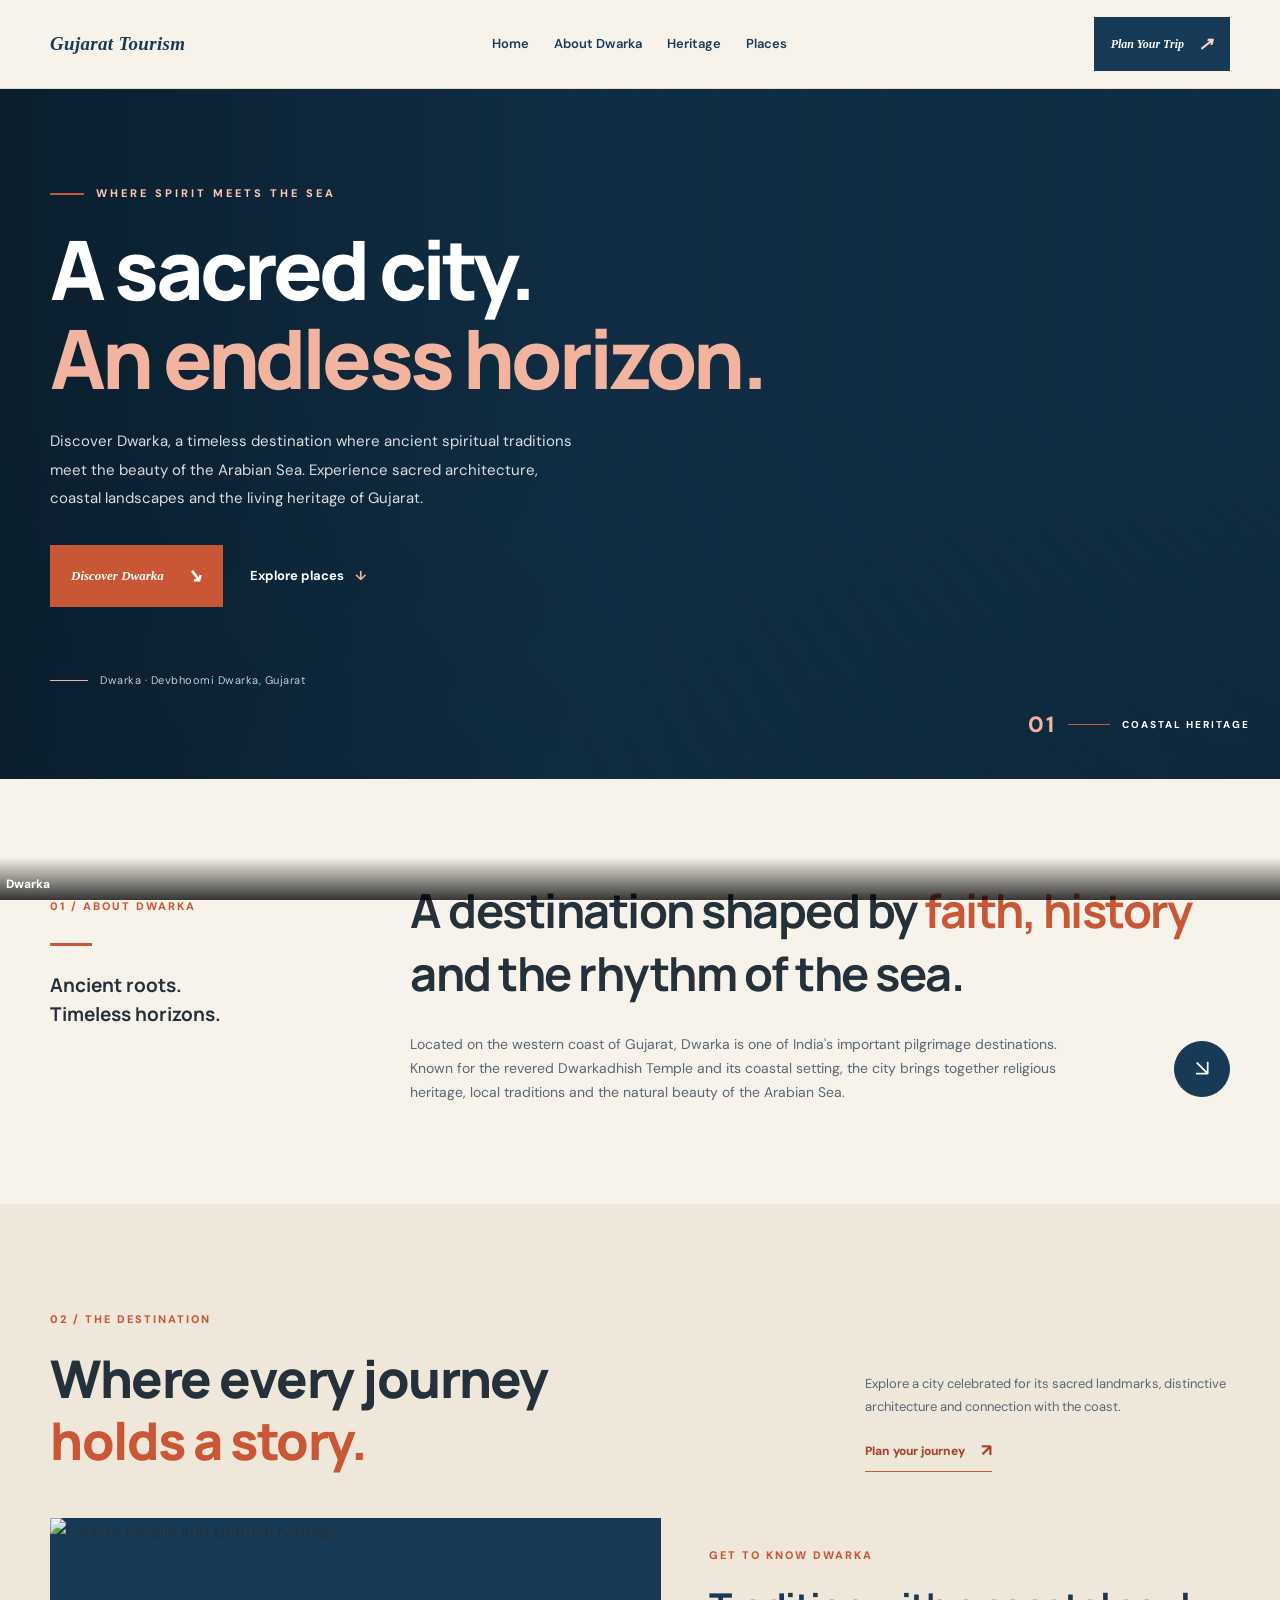
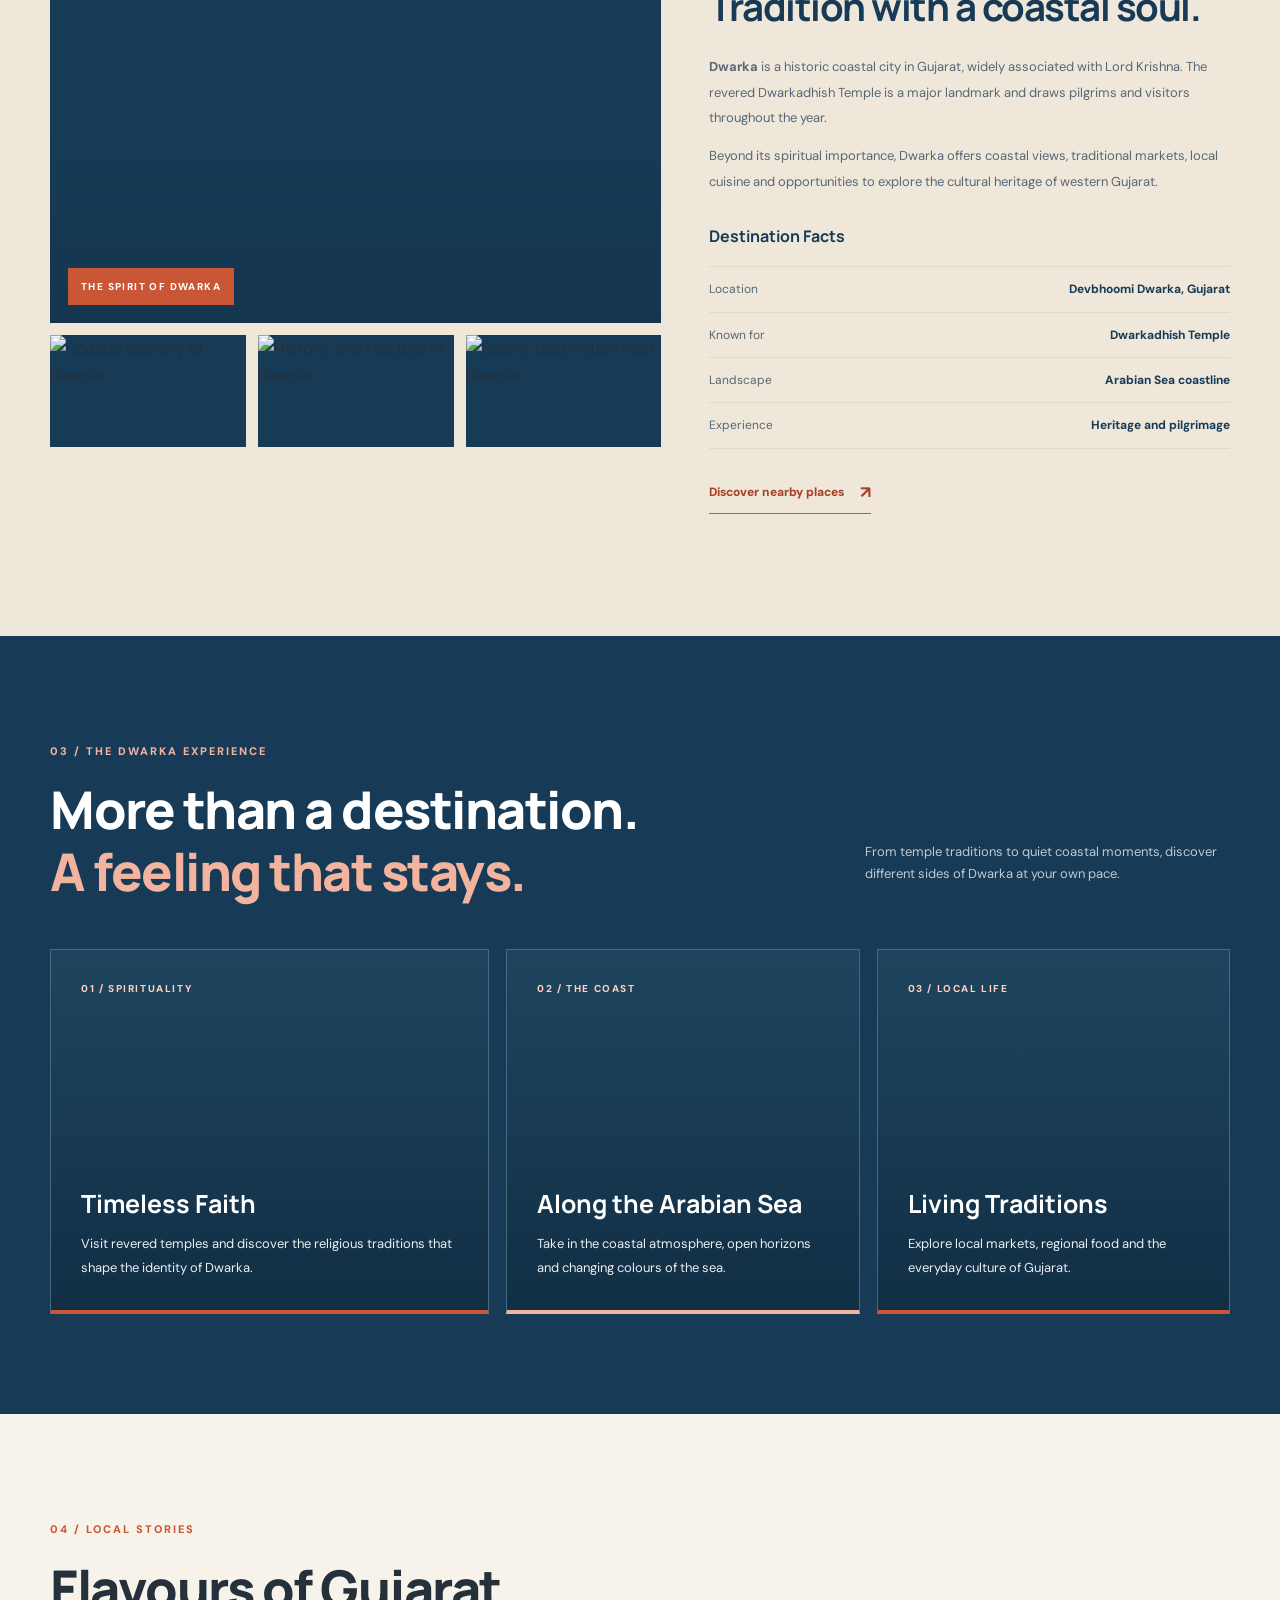
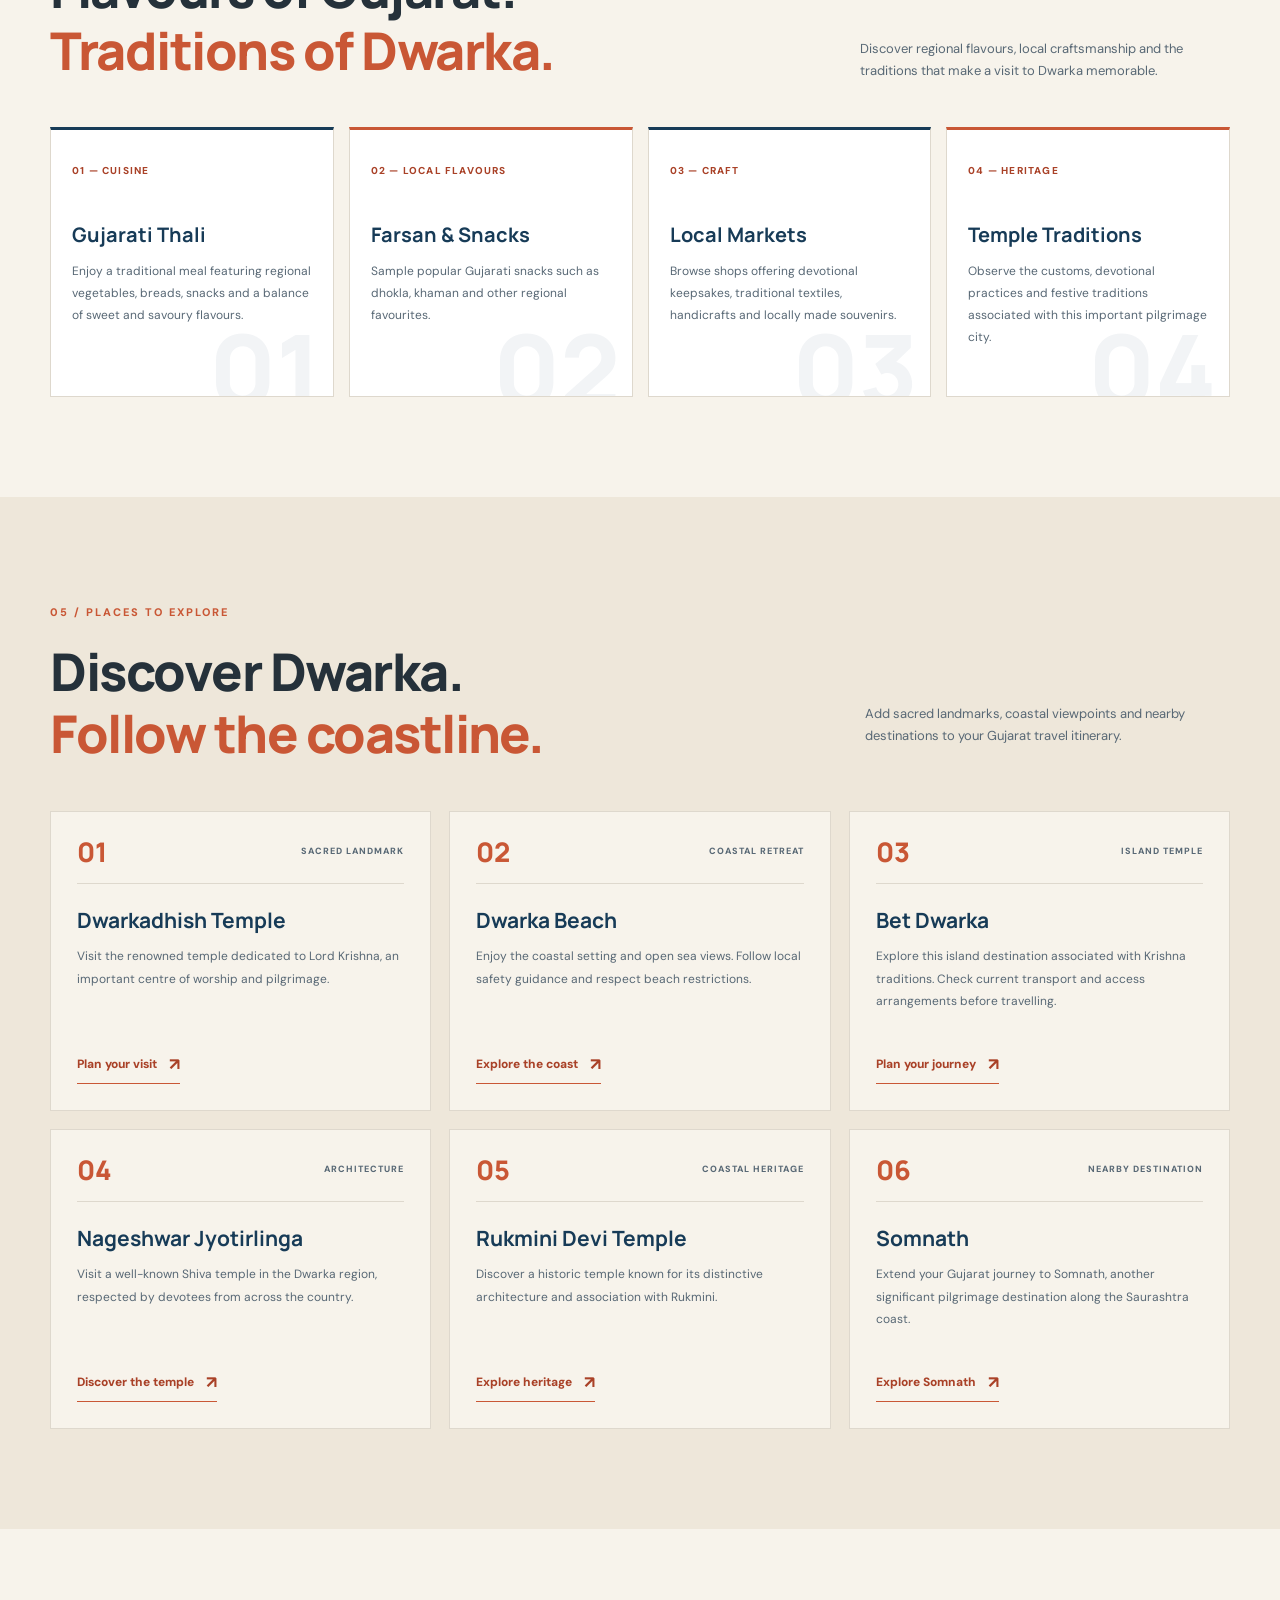
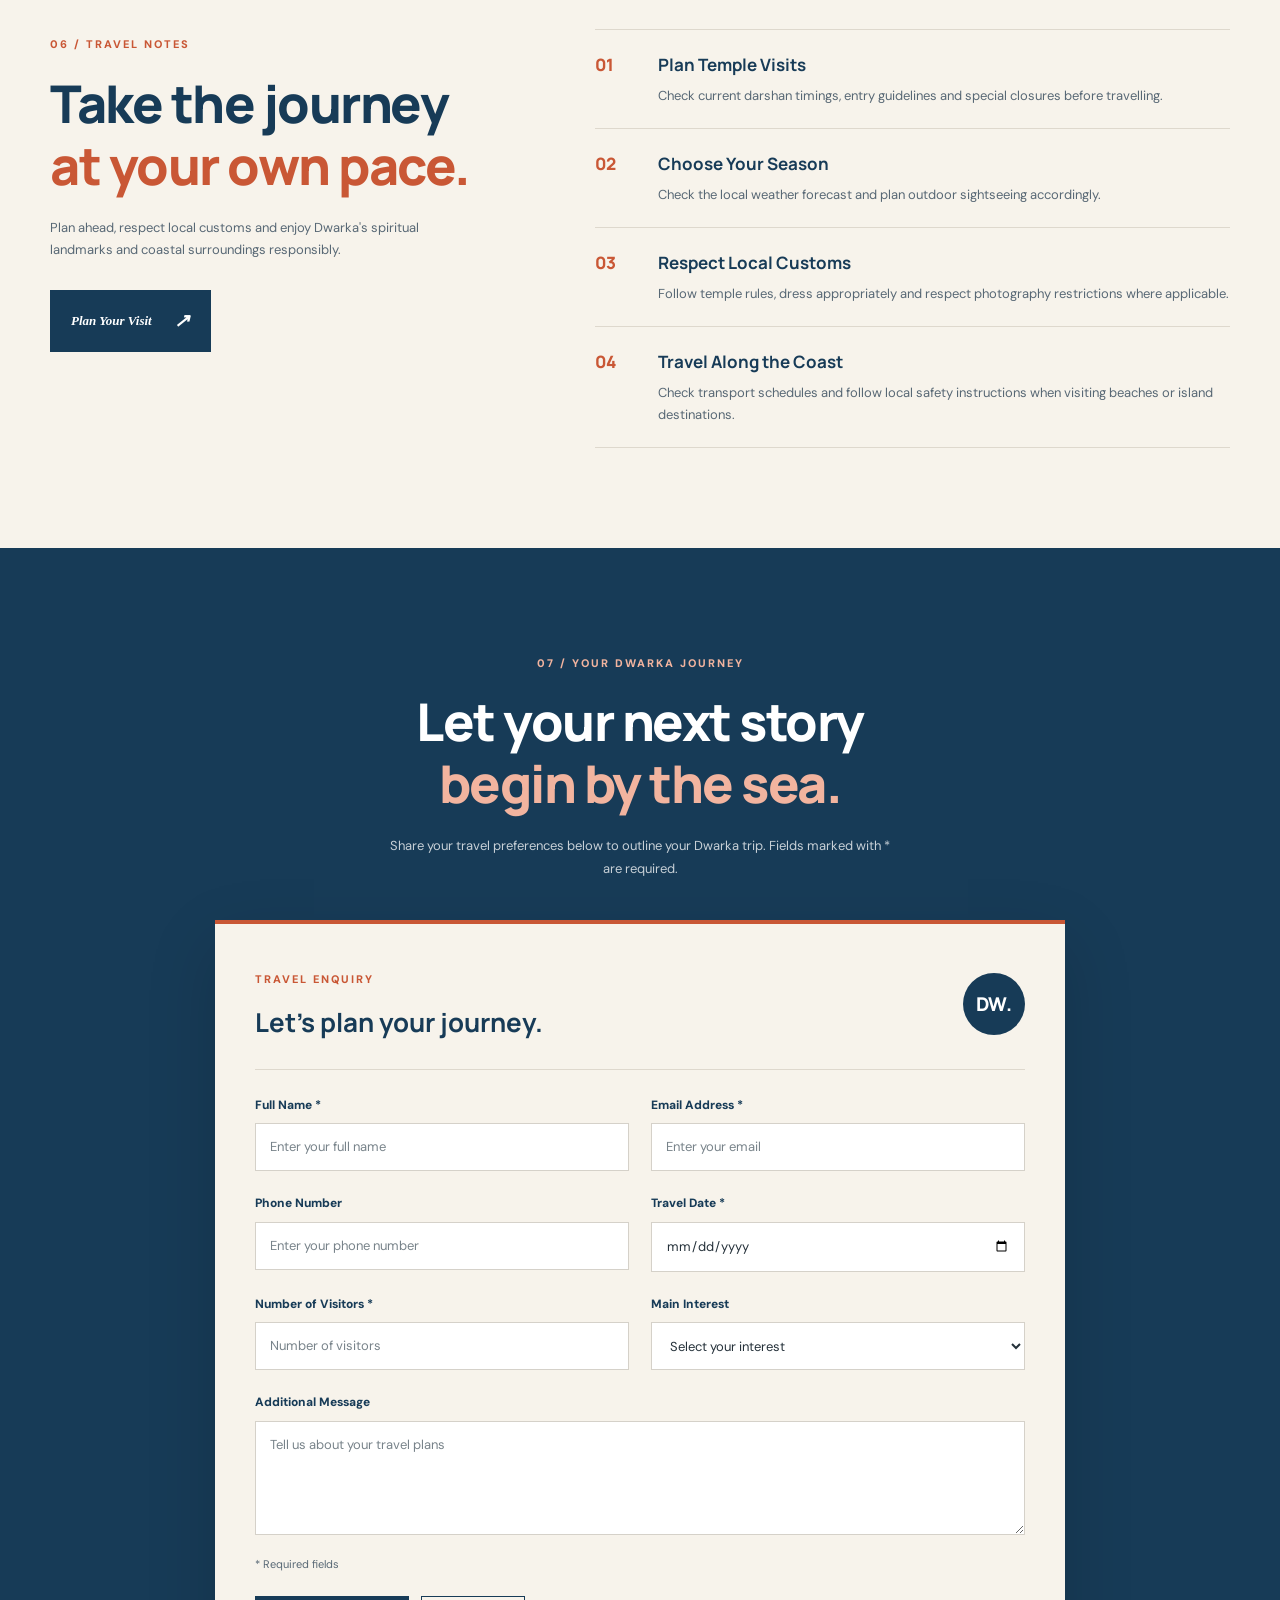
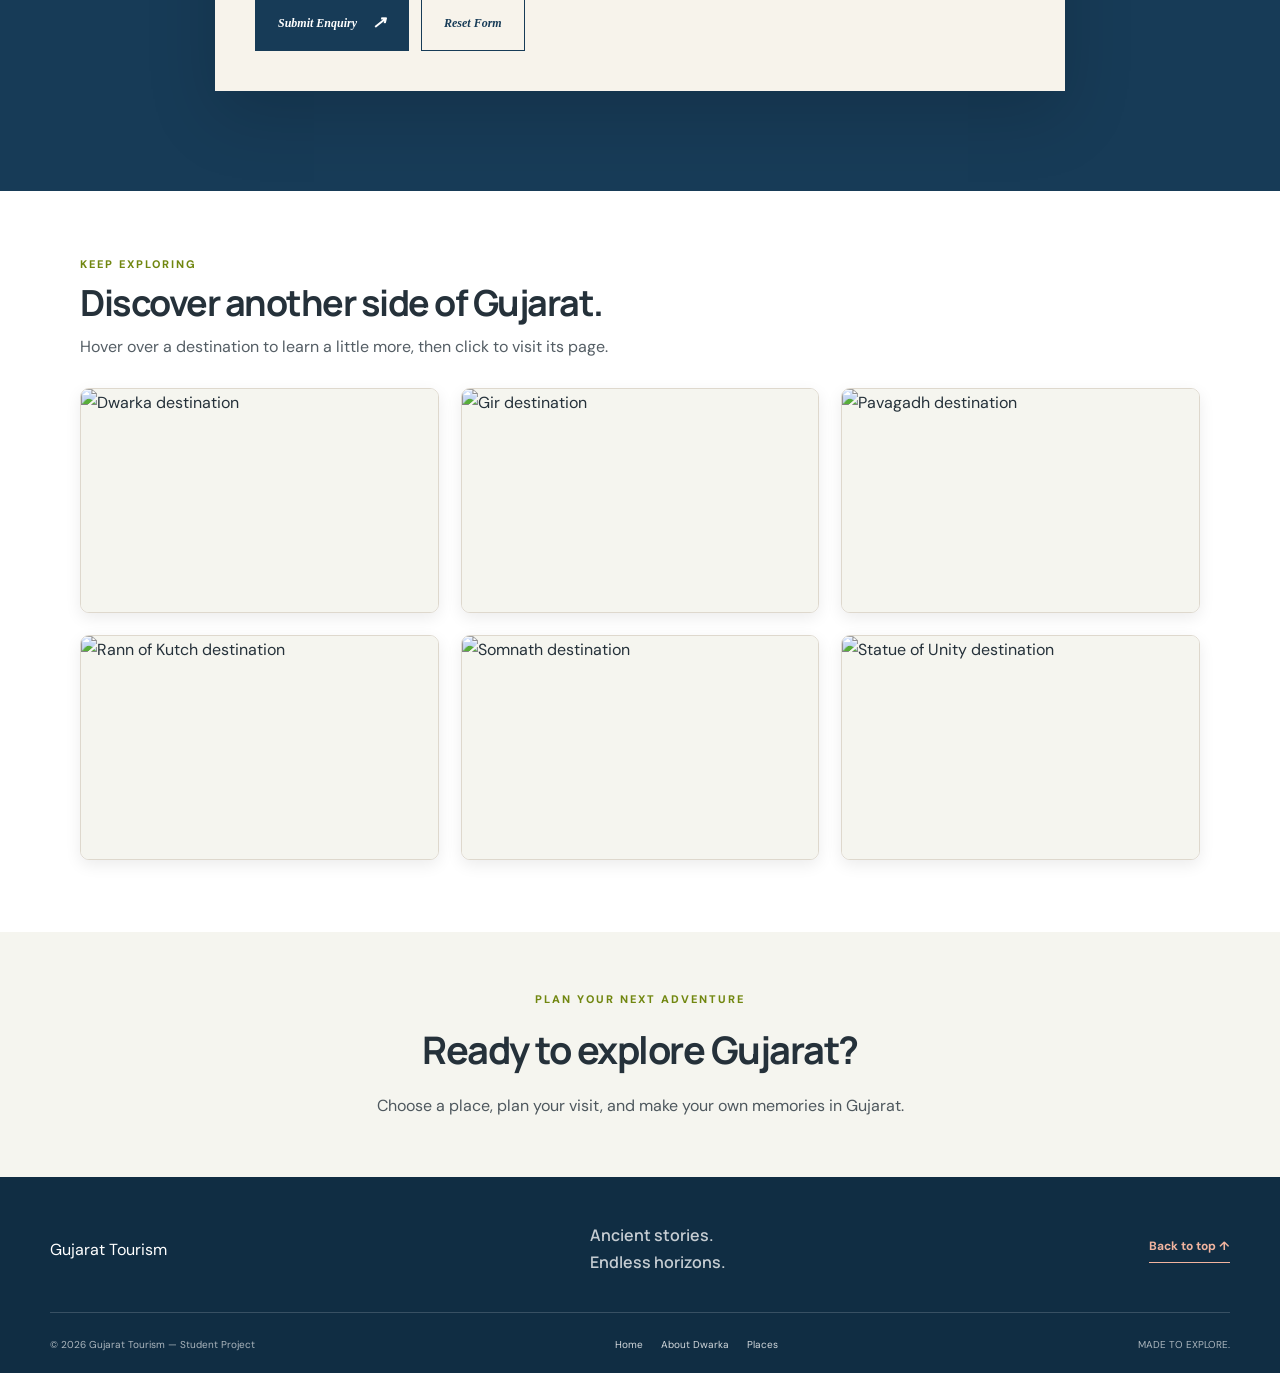
==== commit 3a324201: "Add files via upload" ====
--- a/dwarka.html
+++ b/dwarka.html
@@ -22,29 +22,18 @@
 
 <body>
 
-    <!-- HEADER -->
     <header class="header">
         <div class="container nav-wrapper">
 
-            <a href="index.html" class="logo">
-                <span class="logo-symbol">G</span>
-                <span class="logo-text">
-                    GUJARAT
-                    <small>TOURISM</small>
-                </span>
-            </a>
+            <a href="index.html" class="logo logo-text-only">Gujarat Tourism</a>
 
             <nav class="navigation" aria-label="Main navigation">
                 <a href="index.html">Home</a>
                 <a href="#about">About Dwarka</a>
                 <a href="#heritage">Heritage</a>
-                <a href="#places">Places</a>
-                <a href="#contact">Contact</a>
-            </nav>
-
-            <a href="index.html#destinations" class="nav-button">
-                Explore Gujarat <span>↗</span>
-            </a>
+                <a href="#places">Places</a></nav>
+
+            <a href="#contact" class="nav-button">Plan Your Trip <span>↗</span></a>
 
         </div>
     </header>
@@ -52,7 +41,6 @@
 
     <main>
 
-        <!-- HERO -->
         <section class="hero" id="home">
 
             <div class="hero-image"></div>
@@ -101,8 +89,6 @@
 
         </section>
 
-
-        <!-- INTRODUCTION -->
         <section class="intro section-padding" id="about">
 
             <div class="container intro-grid">
@@ -144,8 +130,6 @@
 
         </section>
 
-
-        <!-- DESTINATION STORY -->
         <section class="destination-section section-padding" id="heritage">
 
             <div class="container">
@@ -176,7 +160,6 @@
 
                 <div class="destination-detail">
 
-                    <!-- IMAGE GALLERY -->
                     <div class="destination-gallery">
 
                         <div class="main-picture">
@@ -185,15 +168,13 @@
                         </div>
 
                         <div class="small-pictures">
-                            <img src="Images/Dwarka_2.jpg" alt="Coastal scenery of Dwarka">
+                            <img loading="lazy" decoding="async" src="Images/Dwarka_2.jpg" alt="Coastal scenery of Dwarka"><span class="destination-name">Dwarka</span>
                             <img src="Images/Dwarka/dwarka_3.jpg" alt="Historic architecture in Dwarka">
                             <img src="Images/Dwarka/dwarka_4.jpg" alt="Scenic destination near Dwarka">
                         </div>
 
                     </div>
 
-
-                    <!-- DESTINATION INFORMATION -->
                     <div class="destination-info">
 
                         <span class="section-number">GET TO KNOW DWARKA</span>
@@ -248,8 +229,6 @@
 
         </section>
 
-
-        <!-- HERITAGE AND EXPERIENCES -->
         <section class="heritage section-padding">
 
             <div class="container">
@@ -316,8 +295,6 @@
 
         </section>
 
-
-        <!-- LOCAL CULTURE -->
         <section class="culture section-padding" id="culture">
 
             <div class="container">
@@ -391,8 +368,6 @@
 
         </section>
 
-
-        <!-- PLACES TO VISIT -->
         <section class="places section-padding" id="places">
 
             <div class="container">
@@ -510,8 +485,6 @@
 
         </section>
 
-
-        <!-- TRAVEL INFORMATION -->
         <section class="travel-info section-padding">
 
             <div class="container travel-info-grid">
@@ -590,8 +563,6 @@
 
         </section>
 
-
-        <!-- TRAVEL ENQUIRY -->
         <section class="enquiry-section section-padding" id="contact">
 
             <div class="container">
@@ -688,16 +659,23 @@
 
         </section>
 
-    </main>
-
-
-    <!-- BACK TO TOP -->
-    <div class="back-top">
-        <a href="#home">Return to the top ↑</a>
-    </div>
-
-
-    <!-- FOOTER -->
+    <section class="page-explorer destination-explorer" aria-labelledby="page-explorer-title"><div class="page-explorer-inner"><p class="page-explorer-label">KEEP EXPLORING</p><h2 id="page-explorer-title">Discover another side of Gujarat.</h2><p class="page-explorer-intro">Hover over a destination to learn a little more, then click to visit its page.</p><div class="destination-simple-grid">
+<div class="destination-item"><button class="destination-trigger" type="button" aria-expanded="false" aria-controls="destination-popup-1"><span class="destination-photo"><img loading="lazy" decoding="async" src="Images/preview-Dwarka-2.jpg" alt="Dwarka destination"><span class="destination-name">Dwarka</span></span></button><div class="destination-popup" id="destination-popup-1" role="dialog" aria-label="About Dwarka"><button class="destination-popup-close" type="button" aria-label="Close popup">×</button><img class="destination-popup-image" loading="eager" decoding="async" src="Images/preview-Dwarka-2.jpg" alt=""><strong>Dwarka</strong><span>Temple heritage and the sacred coast.</span><a href="dwarka.html">Visit page ↗</a></div></div>
+
+<div class="destination-item"><button class="destination-trigger" type="button" aria-expanded="false" aria-controls="destination-popup-2"><span class="destination-photo"><img loading="lazy" decoding="async" src="Images/preview-asiatic-lion.jpg" alt="Gir destination"><span class="destination-name">Gir</span></span></button><div class="destination-popup" id="destination-popup-2" role="dialog" aria-label="About Gir"><button class="destination-popup-close" type="button" aria-label="Close popup">×</button><img class="destination-popup-image" loading="eager" decoding="async" src="Images/preview-asiatic-lion.jpg" alt=""><strong>Gir</strong><span>The home of the Asiatic lion and Gujarat wildlife.</span><a href="gir.html">Visit page ↗</a></div></div>
+
+<div class="destination-item"><button class="destination-trigger" type="button" aria-expanded="false" aria-controls="destination-popup-3"><span class="destination-photo"><img loading="lazy" decoding="async" src="Images/preview-Pawagadh-3.jpg" alt="Pavagadh destination"><span class="destination-name">Pavagadh</span></span></button><div class="destination-popup" id="destination-popup-3" role="dialog" aria-label="About Pavagadh"><button class="destination-popup-close" type="button" aria-label="Close popup">×</button><img class="destination-popup-image" loading="eager" decoding="async" src="Images/preview-Pawagadh-3.jpg" alt=""><strong>Pavagadh</strong><span>A hilltop temple and the historic Champaner landscape.</span><a href="pavagadh-final.html">Visit page ↗</a></div></div>
+
+<div class="destination-item"><button class="destination-trigger" type="button" aria-expanded="false" aria-controls="destination-popup-4"><span class="destination-photo"><img loading="lazy" decoding="async" src="Images/preview-rann-4.jpg" alt="Rann of Kutch destination"><span class="destination-name">Rann of Kutch</span></span></button><div class="destination-popup" id="destination-popup-4" role="dialog" aria-label="About Rann of Kutch"><button class="destination-popup-close" type="button" aria-label="Close popup">×</button><img class="destination-popup-image" loading="eager" decoding="async" src="Images/preview-rann-4.jpg" alt=""><strong>Rann of Kutch</strong><span>The white salt desert, local culture and festival.</span><a href="rann.html">Visit page ↗</a></div></div>
+
+<div class="destination-item"><button class="destination-trigger" type="button" aria-expanded="false" aria-controls="destination-popup-5"><span class="destination-photo"><img loading="lazy" decoding="async" src="Images/preview-Somnath-1.jpg" alt="Somnath destination"><span class="destination-name">Somnath</span></span></button><div class="destination-popup" id="destination-popup-5" role="dialog" aria-label="About Somnath"><button class="destination-popup-close" type="button" aria-label="Close popup">×</button><img class="destination-popup-image" loading="eager" decoding="async" src="Images/preview-Somnath-1.jpg" alt=""><strong>Somnath</strong><span>A celebrated temple beside the Arabian Sea.</span><a href="somnath-final.html">Visit page ↗</a></div></div>
+
+<div class="destination-item"><button class="destination-trigger" type="button" aria-expanded="false" aria-controls="destination-popup-6"><span class="destination-photo"><img loading="lazy" decoding="async" src="Images/preview-statue-of-unity.jpg" alt="Statue of Unity destination"><span class="destination-name">Statue of Unity</span></span></button><div class="destination-popup" id="destination-popup-6" role="dialog" aria-label="About Statue of Unity"><button class="destination-popup-close" type="button" aria-label="Close popup">×</button><img class="destination-popup-image" loading="eager" decoding="async" src="Images/preview-statue-of-unity.jpg" alt=""><strong>Statue of Unity</strong><span>A landmark destination by the Narmada River.</span><a href="statue.html">Visit page ↗</a></div></div>
+</div></div></section>
+<section class="trip-prompt"><div class="trip-prompt-inner"><p class="trip-prompt-label">PLAN YOUR NEXT ADVENTURE</p><h2>Ready to explore Gujarat?</h2><p>Choose a place, plan your visit, and make your own memories in Gujarat.</p></div></section></main>
+
+    
+
     <footer class="footer">
 
         <div class="container">
@@ -705,11 +683,7 @@
             <div class="footer-top">
 
                 <a href="index.html" class="logo footer-logo">
-                    <span class="logo-symbol">G</span>
-                    <span class="logo-text">
-                        GUJARAT
-                        <small>TOURISM</small>
-                    </span>
+                    Gujarat Tourism
                 </a>
 
                 <p>
@@ -730,7 +704,7 @@
                     <a href="index.html">Home</a>
                     <a href="#about">About Dwarka</a>
                     <a href="#places">Places</a>
-                    <a href="#contact">Contact</a>
+                    
                 </div>
 
                 <span>MADE TO EXPLORE.</span>
@@ -740,6 +714,61 @@
 
     </footer>
 
+<script class="destination-popup-script">
+(function () {
+    const items = document.querySelectorAll('.destination-item');
+    function closePopups() {
+        items.forEach(function (item) {
+            item.classList.remove('is-open');
+            const trigger = item.querySelector('.destination-trigger');
+            if (trigger) trigger.setAttribute('aria-expanded', 'false');
+        });
+        document.body.classList.remove('destination-modal-open');
+    }
+    document.addEventListener('click', function (event) {
+        const trigger = event.target.closest('.destination-trigger');
+        if (trigger) {
+            const selected = trigger.closest('.destination-item');
+            const alreadyOpen = selected.classList.contains('is-open');
+            closePopups();
+            if (!alreadyOpen) {
+                selected.classList.add('is-open');
+                trigger.setAttribute('aria-expanded', 'true');
+                document.body.classList.add('destination-modal-open');
+            }
+            return;
+        }
+        if (event.target.closest('.destination-popup-close')) {
+            closePopups();
+            return;
+        }
+        if (!event.target.closest('.destination-popup')) closePopups();
+    });
+    document.addEventListener('keydown', function (event) {
+        if (event.key === 'Escape') closePopups();
+    });
+})();
+</script>
 </body>
 
-</html>+</html>
+
+
+
+
+
+
+
+
+
+
+
+
+
+
+
+
+
+
+
+
--- a/dwarka.css
+++ b/dwarka.css
@@ -1,1697 +1,1905 @@
+
+:root {
+    --navy: #173B57;
+    --navy-dark: #102D43;
+    --navy-soft: #244D68;
+    --coral: #C95735;
+    --coral-dark: #A94127;
+    --ivory: #F7F3EB;
+    --ivory-dark: #EEE7DA;
+    --white: #FFFFFF;
+    --ink: #25313A;
+    --muted: #586875;
+    --line: #DED8CD;
+    --shadow: 0 16px 42px rgba(16, 45, 67, 0.09);
+}
+
+* {
+    box-sizing: border-box;
+}
+
+html {
+    scroll-behavior: smooth;
+    scroll-padding-top: 95px;
+}
+
+body {
+    margin: 0;
+    background: var(--ivory);
+    color: var(--ink);
+    font-family: "DM Sans", Arial, sans-serif;
+    line-height: 1.7;
+}
+
+img {
+    display: block;
+    max-width: 100%;
+}
+
+a {
+    color: inherit;
+}
+
+button,
+input,
+select,
+textarea {
+    font: inherit;
+}
+
+.container {
+    width: min(1180px, calc(100% - 48px));
+    margin: 0 auto;
+}
+
+.section-padding {
+    padding: 100px 0;
+}
+
+.section-number {
+    display: inline-block;
+    color: var(--coral);
+    font-size: 11px;
+    font-weight: 800;
+    letter-spacing: 2px;
+}
+
+h1,
+h2,
+h3,
+.logo-text {
+    font-family: "Manrope", Arial, sans-serif;
+}
+
+h2 {
+    letter-spacing: -1.5px;
+}
+
+::selection {
+    background: var(--coral);
+    color: var(--white);
+}
+
+.header {
+    position: relative;
+    z-index: 10;
+    background: var(--ivory);
+    border-bottom: 1px solid var(--line);
+}
+
+.nav-wrapper {
+    min-height: 88px;
+    display: flex;
+    align-items: center;
+    justify-content: space-between;
+    gap: 25px;
+}
+
+.logo {
+    display: inline-flex;
+    align-items: center;
+    gap: 11px;
+    flex-shrink: 0;
+    text-decoration: none;
+}
+
+.logo-symbol {
+    display: grid;
+    place-items: center;
+    width: 44px;
+    height: 44px;
+    border-radius: 50%;
+    background: var(--navy);
+    color: var(--white);
+    font-family: "Manrope", sans-serif;
+    font-size: 25px;
+    font-weight: 800;
+}
+
+.logo-text {
+    font-size: 16px;
+    font-weight: 800;
+    line-height: 1.15;
+    letter-spacing: 1.4px;
+}
+
+.logo-text small {
+    display: block;
+    margin-top: 4px;
+    color: var(--coral);
+    font-family: "DM Sans", sans-serif;
+    font-size: 10px;
+    letter-spacing: 3px;
+}
+
+.navigation {
+    display: flex;
+    align-items: center;
+    justify-content: center;
+    flex-wrap: wrap;
+    gap: 25px;
+}
+
+.navigation a {
+    position: relative;
+    color: var(--navy);
+    font-size: 13px;
+    font-weight: 600;
+    text-decoration: none;
+    transition: color 0.25s;
+}
+
+.navigation a::after {
+    position: absolute;
+    content: "";
+    left: 0;
+    bottom: -7px;
+    width: 0;
+    height: 2px;
+    background: var(--coral);
+    transition: width 0.25s;
+}
+
+.navigation a:hover {
+    color: var(--coral);
+}
+
+.navigation a:hover::after {
+    width: 100%;
+}
+
+.nav-button {
+    display: inline-flex;
+    align-items: center;
+    gap: 14px;
+    padding: 12px 17px;
+    background: var(--navy);
+    color: var(--white);
+    font-size: 12px;
+    font-weight: 700;
+    text-decoration: none;
+    white-space: nowrap;
+    transition: background 0.25s, transform 0.25s;
+}
+
+.nav-button:hover {
+    background: var(--coral);
+    transform: translateY(-2px);
+}
+
+.nav-button span {
+    color: #FFD4C5;
+    font-size: 18px;
+}
+
+.hero {
+    position: relative;
+    display: flex;
+    align-items: center;
+    min-height: 690px;
+    overflow: hidden;
+    isolation: isolate;
+    background: var(--navy-dark);
+    color: var(--white);
+}
+
+.hero-image {
+    position: absolute;
+    z-index: -3;
+    inset: 0;
+    background-image: url("Images/Dwarkadhis.png");
+    background-size: cover;
+    background-position: center 42%;
+    transform: scale(1.02);
+    animation: heroReveal 1.1s ease-out both;
+}
+
+.hero-overlay {
+    position: absolute;
+    z-index: -2;
+    inset: 0;
+    background:
+        linear-gradient(
+            90deg,
+            rgba(10, 30, 45, 0.94) 0%,
+            rgba(16, 45, 67, 0.80) 45%,
+            rgba(16, 45, 67, 0.24) 100%
+        ),
+        linear-gradient(
+            0deg,
+            rgba(10, 30, 45, 0.43),
+            transparent 55%
+        );
+}
+
+.hero-content {
+    padding-top: 80px;
+    padding-bottom: 85px;
+}
+
+.eyebrow {
+    display: flex;
+    align-items: center;
+    gap: 12px;
+    font-size: 11px;
+    font-weight: 800;
+    letter-spacing: 3px;
+}
+
+.hero-eyebrow {
+    color: #FFC5B2;
+}
+
+.hero-eyebrow::before {
+    content: "";
+    width: 34px;
+    height: 2px;
+    background: var(--coral);
+}
+
+.hero h1 {
+    max-width: 850px;
+    margin: 22px 0;
+    font-size: clamp(48px, 7vw, 82px);
+    line-height: 1.08;
+    letter-spacing: -3.8px;
+    font-weight: 800;
+}
+
+.hero h1 span {
+    color: #F2B49F;
+}
+
+.hero-description {
+    max-width: 540px;
+    margin: 25px 0 32px;
+    color: rgba(255, 255, 255, 0.85);
+    font-size: 15px;
+    line-height: 1.9;
+}
+
+.hero-actions {
+    display: flex;
+    align-items: center;
+    flex-wrap: wrap;
+    gap: 27px;
+}
+
+.button {
+    display: inline-flex;
+    justify-content: center;
+    align-items: center;
+    gap: 22px;
+    padding: 15px 21px;
+    font-size: 13px;
+    font-weight: 800;
+    text-decoration: none;
+    transition: background 0.25s, color 0.25s, transform 0.25s;
+}
+
+.button span {
+    font-size: 19px;
+}
+
+.button-light {
+    background: var(--coral);
+    color: var(--white);
+}
+
+.button-light:hover {
+    background: var(--ivory);
+    color: var(--navy);
+    transform: translateY(-3px);
+}
+
+.button-dark {
+    background: var(--navy);
+    color: var(--white);
+}
+
+.button-dark:hover {
+    background: var(--coral);
+    transform: translateY(-3px);
+}
+
+.text-link {
+    font-size: 13px;
+    font-weight: 700;
+    text-decoration: none;
+}
+
+.hero-link {
+    color: var(--white);
+}
+
+.hero-link span {
+    margin-left: 8px;
+    color: #F2B49F;
+}
+
+.hero-caption {
+    display: flex;
+    align-items: center;
+    gap: 12px;
+    margin-top: 64px;
+    color: rgba(255, 255, 255, 0.77);
+    font-size: 11px;
+    letter-spacing: 0.5px;
+}
+
+.caption-line {
+    display: inline-block;
+    width: 38px;
+    height: 1px;
+    background: #F2B49F;
+}
+
+.hero-index {
+    position: absolute;
+    right: 30px;
+    bottom: 36px;
+    display: flex;
+    align-items: center;
+    gap: 12px;
+    color: var(--white);
+    font-size: 10px;
+    font-weight: 800;
+    letter-spacing: 2px;
+}
+
+.hero-index > span:first-child {
+    color: #F2B49F;
+    font-size: 22px;
+}
+
+.index-line {
+    display: inline-block;
+    width: 42px;
+    height: 1px;
+    background: var(--coral);
+}
+
+@keyframes heroReveal {
+    from {
+        opacity: 0.65;
+        transform: scale(1.06);
+    }
+
+    to {
+        opacity: 1;
+        transform: scale(1.02);
+    }
+}
+
+
+.intro {
+    background: var(--ivory);
+}
+
+.intro-grid {
+    display: grid;
+    grid-template-columns: 0.72fr 2fr;
+    gap: 65px;
+}
+
+.intro-label {
+    padding-top: 12px;
+}
+
+.small-line {
+    display: block;
+    width: 42px;
+    height: 3px;
+    margin: 25px 0;
+    background: var(--coral);
+}
+
+.intro-label p {
+    font-family: "Manrope", sans-serif;
+    font-size: 19px;
+    font-weight: 700;
+    line-height: 1.5;
+}
+
+.intro-content h2 {
+    margin: 0;
+    font-size: clamp(30px, 4vw, 47px);
+    line-height: 1.34;
+    font-weight: 700;
+}
+
+.intro-content h2 span {
+    color: var(--coral);
+}
+
+.intro-bottom {
+    display: flex;
+    justify-content: space-between;
+    align-items: center;
+    gap: 35px;
+    margin-top: 28px;
+}
+
+.intro-bottom p {
+    max-width: 670px;
+    margin: 0;
+    color: var(--muted);
+    font-size: 14px;
+}
+
+.circle-link {
+    display: grid;
+    place-items: center;
+    width: 56px;
+    height: 56px;
+    flex-shrink: 0;
+    border: 1px solid var(--navy);
+    border-radius: 50%;
+    background: var(--navy);
+    color: var(--white);
+    font-size: 23px;
+    text-decoration: none;
+    transition: background 0.25s, transform 0.25s;
+}
+
+.circle-link:hover {
+    background: var(--coral);
+    border-color: var(--coral);
+    transform: rotate(-35deg);
+}
+
+.section-heading {
+    display: flex;
+    justify-content: space-between;
+    align-items: flex-end;
+    gap: 40px;
+    margin-bottom: 46px;
+}
+
+.section-heading h2,
+.culture-heading h2,
+.travel-info-heading h2,
+.enquiry-heading h2 {
+    margin: 16px 0 0;
+    font-size: clamp(34px, 4.5vw, 52px);
+    line-height: 1.2;
+    font-weight: 800;
+}
+
+.section-heading h2 span,
+.culture-heading h2 span,
+.travel-info-heading h2 span,
+.enquiry-heading h2 span {
+    color: var(--coral);
+}
+
+.heading-side {
+    max-width: 365px;
+}
+
+.heading-side p {
+    margin: 0 0 18px;
+    color: var(--muted);
+    font-size: 13px;
+}
+
+.underlined-link {
+    display: inline-flex;
+    align-items: center;
+    gap: 16px;
+    padding-bottom: 6px;
+    border-bottom: 1px solid var(--coral);
+    color: var(--coral-dark);
+    font-size: 12px;
+    font-weight: 800;
+    text-decoration: none;
+}
+
+.underlined-link span {
+    font-size: 17px;
+    transition: transform 0.2s;
+}
+
+.underlined-link:hover span {
+    transform: translate(3px, -3px);
+}
+
+
+.destination-section {
+    background: var(--ivory-dark);
+}
+
+.destination-detail {
+    display: grid;
+    grid-template-columns: 1.08fr 0.92fr;
+    align-items: stretch;
+    gap: 48px;
+}
+
+.destination-gallery {
+    min-width: 0;
+}
+
+.main-picture {
+    position: relative;
+    height: 405px;
+    overflow: hidden;
+    background: var(--navy);
+}
+
+.main-picture::after {
+    position: absolute;
+    content: "";
+    inset: 50% 0 0;
+    pointer-events: none;
+    background: linear-gradient(transparent, rgba(16, 45, 67, 0.38));
+}
+
+.main-picture img {
+    width: 100%;
+    height: 100%;
+    object-fit: cover;
+    transition: transform 0.6s;
+}
+
+.main-picture:hover img {
+    transform: scale(1.045);
+}
+
+.image-note {
+    position: absolute;
+    z-index: 1;
+    left: 18px;
+    bottom: 18px;
+    padding: 10px 13px;
+    background: var(--coral);
+    color: var(--white);
+    font-size: 10px;
+    font-weight: 800;
+    letter-spacing: 1.4px;
+}
+
+.small-pictures {
+    display: grid;
+    grid-template-columns: repeat(3, minmax(0, 1fr));
+    gap: 12px;
+    margin-top: 12px;
+}
+
+.small-pictures img {
+    width: 100%;
+    height: 112px;
+    object-fit: cover;
+    background: var(--navy);
+    transition: filter 0.25s, transform 0.25s;
+}
+
+.small-pictures img:hover {
+    filter: saturate(1.15);
+    transform: translateY(-3px);
+}
+
+.destination-info {
+    padding: 22px 0;
+}
+
+.destination-info h2 {
+    margin: 15px 0 22px;
+    color: var(--navy);
+    font-size: clamp(29px, 3vw, 39px);
+    line-height: 1.3;
+}
+
+.destination-info > p {
+    color: var(--muted);
+    font-size: 13px;
+    line-height: 1.95;
+}
+
+.destination-info h3 {
+    margin-top: 29px;
+    color: var(--navy);
+    font-size: 16px;
+}
+
+.facts-list {
+    margin: 0 0 28px;
+    padding: 0;
+    list-style: none;
+    border-top: 1px solid var(--line);
+}
+
+.facts-list li {
+    display: flex;
+    justify-content: space-between;
+    gap: 18px;
+    padding: 12px 0;
+    border-bottom: 1px solid var(--line);
+    font-size: 12px;
+}
+
+.facts-list li span {
+    color: var(--muted);
+}
+
+.facts-list li b {
+    color: var(--navy);
+    text-align: right;
+}
+
+
+.heritage {
+    background: var(--navy);
+    color: var(--white);
+}
+
+.heritage .section-number {
+    color: #F2B49F;
+}
+
+.heritage .section-heading h2 {
+    color: var(--white);
+}
+
+.heritage .section-heading h2 span {
+    color: #F2B49F;
+}
+
+.heritage .heading-side p {
+    color: rgba(255, 255, 255, 0.72);
+}
+
+.experience-grid {
+    display: grid;
+    grid-template-columns: 1.15fr 0.925fr 0.925fr;
+    gap: 17px;
+}
+
+.experience-card {
+    position: relative;
+    display: flex;
+    flex-direction: column;
+    justify-content: space-between;
+    min-width: 0;
+    min-height: 365px;
+    padding: 30px;
+    overflow: hidden;
+    isolation: isolate;
+    background: var(--navy-soft);
+    border: 1px solid rgba(255, 255, 255, 0.16);
+    transition: transform 0.3s ease, border-color 0.3s ease;
+}
+
+.experience-card::before {
+    content: "";
+    position: absolute;
+    z-index: -2;
+    inset: 0;
+    background-size: cover;
+    background-position: center;
+    background-repeat: no-repeat;
+    opacity: 0.58;
+    transform: scale(1);
+    transition: opacity 0.45s ease, transform 0.6s ease;
+}
+
+.experience-card::after {
+    content: "";
+    position: absolute;
+    z-index: -1;
+    inset: 0;
+    background: linear-gradient(
+        180deg,
+        rgba(16, 45, 67, 0.28) 0%,
+        rgba(16, 45, 67, 0.50) 38%,
+        rgba(16, 45, 67, 0.97) 100%
+    );
+}
+
+.experience-featured::before {
+    background-image: url("images/SPIRITUALITY.png ");
+    background-position: center;
+}
+
+.experience-coast::before {
+    background-image: url("images/arabic-sea.png");
+    background-position: center;
+}
+
+.experience-culture::before {
+    background-image: url("images/kathakkali.png");
+    background-position: center;
+}
+
+.experience-featured {
+    border-bottom: 4px solid var(--coral);
+}
+
+.experience-coast {
+    border-bottom: 4px solid #F2B49F;
+}
+
+.experience-culture {
+    border-bottom: 4px solid var(--coral);
+}
+
+
+.experience-number,
+.experience-content {
+    position: relative;
+    z-index: 1;
+}
+
+.experience-number {
+    color: #FFD0C0;
+    font-size: 10px;
+    font-weight: 800;
+    letter-spacing: 1.6px;
+}
+
+.experience-content h3 {
+    margin: 0 0 12px;
+    color: var(--white);
+    font-size: 25px;
+    line-height: 1.3;
+}
+
+.experience-content p {
+    margin: 0;
+    color: rgba(255, 255, 255, 0.92);
+    font-size: 13px;
+    line-height: 1.85;
+}
+
+/* Hover */
+.experience-card:hover {
+    transform: translateY(-5px);
+    border-color: rgba(242, 180, 159, 0.8);
+}
+
+.experience-card:hover::before {
+    opacity: 0.8;
+    transform: scale(1.06);
+}
+
+
+.culture {
+    background: var(--ivory);
+}
+
+.culture-heading {
+    display: flex;
+    justify-content: space-between;
+    align-items: flex-end;
+    gap: 40px;
+    margin-bottom: 45px;
+}
+
+.culture-heading > p {
+    max-width: 370px;
+    margin: 0;
+    color: var(--muted);
+    font-size: 13px;
+}
+
+.culture-grid {
+    display: grid;
+    grid-template-columns: repeat(4, minmax(0, 1fr));
+    gap: 15px;
+}
+
+.culture-card {
+    position: relative;
+    min-height: 270px;
+    padding: 25px 21px;
+    overflow: hidden;
+    background: var(--white);
+    border: 1px solid var(--line);
+    border-top: 3px solid var(--navy);
+    transition: transform 0.3s, box-shadow 0.3s;
+}
+
+.culture-card:nth-child(even) {
+    border-top-color: var(--coral);
+}
+
+.culture-card:hover {
+    transform: translateY(-5px);
+    box-shadow: var(--shadow);
+}
+
+.culture-number {
+    color: var(--coral-dark);
+    font-size: 10px;
+    font-weight: 800;
+    letter-spacing: 1.2px;
+}
+
+.culture-card h3 {
+    position: relative;
+    z-index: 1;
+    margin: 38px 0 12px;
+    color: var(--navy);
+    font-size: 20px;
+    line-height: 1.35;
+}
+
+.culture-card p {
+    position: relative;
+    z-index: 1;
+    margin: 0;
+    color: var(--muted);
+    font-size: 12px;
+    line-height: 1.85;
+}
+
+.culture-mark {
+    position: absolute;
+    right: 12px;
+    bottom: -23px;
+    color: rgba(23, 59, 87, 0.055);
+    font-family: "Manrope", sans-serif;
+    font-size: 100px;
+    font-weight: 800;
+    line-height: 1;
+}
+
+
+.places {
+    background: var(--ivory-dark);
+}
+
+.places-grid {
+    display: grid;
+    grid-template-columns: repeat(3, minmax(0, 1fr));
+    gap: 18px;
+}
+
+.place-card {
+    display: flex;
+    flex-direction: column;
+    align-items: flex-start;
+    min-width: 0;
+    min-height: 300px;
+    padding: 26px;
+    background: var(--ivory);
+    border: 1px solid var(--line);
+    transition: transform 0.3s, box-shadow 0.3s, border-color 0.3s;
+}
+
+.place-card:hover {
+    transform: translateY(-5px);
+    border-color: rgba(201, 87, 53, 0.55);
+    box-shadow: var(--shadow);
+}
+
+.place-topline {
+    display: flex;
+    align-items: center;
+    justify-content: space-between;
+    gap: 12px;
+    width: 100%;
+    padding-bottom: 18px;
+    border-bottom: 1px solid var(--line);
+}
+
+.place-number {
+    color: var(--coral);
+    font-family: "Manrope", sans-serif;
+    font-size: 27px;
+    font-weight: 800;
+    line-height: 1;
+}
+
+.place-type {
+    color: var(--muted);
+    font-size: 9px;
+    font-weight: 800;
+    letter-spacing: 1px;
+    text-align: right;
+}
+
+.place-card h3 {
+    margin: 22px 0 10px;
+    color: var(--navy);
+    font-size: 21px;
+    line-height: 1.35;
+}
+
+.place-card p {
+    margin: 0 0 22px;
+    color: var(--muted);
+    font-size: 12px;
+    line-height: 1.9;
+}
+
+.place-card a {
+    display: inline-flex;
+    align-items: center;
+    gap: 12px;
+    margin-top: auto;
+    padding-bottom: 5px;
+    border-bottom: 1px solid var(--coral);
+    color: var(--coral-dark);
+    font-size: 12px;
+    font-weight: 800;
+    text-decoration: none;
+}
+
+.place-card a span {
+    font-size: 17px;
+    transition: transform 0.2s;
+}
+
+.place-card a:hover span {
+    transform: translate(3px, -3px);
+}
+
+
+.travel-info {
+    background: var(--ivory);
+}
+
+.travel-info-grid {
+    display: grid;
+    grid-template-columns: 0.85fr 1.15fr;
+    gap: 75px;
+}
+
+.travel-info-heading h2 {
+    margin-bottom: 20px;
+    color: var(--navy);
+}
+
+.travel-info-heading > p {
+    max-width: 380px;
+    margin-bottom: 28px;
+    color: var(--muted);
+    font-size: 13px;
+}
+
+.travel-info-content {
+    border-top: 1px solid var(--line);
+}
+
+.travel-tip {
+    display: grid;
+    grid-template-columns: 45px 1fr;
+    gap: 18px;
+    padding: 21px 0;
+    border-bottom: 1px solid var(--line);
+}
+
+.travel-tip > span {
+    color: var(--coral);
+    font-family: "Manrope", sans-serif;
+    font-size: 17px;
+    font-weight: 800;
+}
+
+.travel-tip h3 {
+    margin: 0 0 5px;
+    color: var(--navy);
+    font-size: 17px;
+}
+
+.travel-tip p {
+    margin: 0;
+    color: var(--muted);
+    font-size: 13px;
+}
+
+
+.enquiry-section {
+    background: var(--navy);
+}
+
+.enquiry-heading {
+    max-width: 650px;
+    margin: 0 auto 40px;
+    text-align: center;
+}
+
+.enquiry-heading .section-number {
+    color: #F2B49F;
+}
+
+.enquiry-heading h2 {
+    margin-top: 15px;
+    color: var(--white);
+}
+
+.enquiry-heading h2 span {
+    color: #F2B49F;
+}
+
+.enquiry-heading > p {
+    max-width: 510px;
+    margin: 20px auto 0;
+    color: rgba(255, 255, 255, 0.76);
+    font-size: 13px;
+}
+
+.enquiry-form {
+    max-width: 850px;
+    margin: 0 auto;
+    padding: 40px;
+    background: var(--ivory);
+    border-top: 4px solid var(--coral);
+    box-shadow: 0 25px 65px rgba(0, 0, 0, 0.15);
+}
+
+.form-heading {
+    display: flex;
+    align-items: center;
+    justify-content: space-between;
+    gap: 20px;
+}
+
+.form-heading h3 {
+    margin: 9px 0 0;
+    color: var(--navy);
+    font-size: 26px;
+}
+
+.form-symbol {
+    display: grid;
+    place-items: center;
+    width: 62px;
+    height: 62px;
+    background: var(--navy);
+    color: var(--white);
+    font-family: "Manrope", sans-serif;
+    font-size: 19px;
+    font-weight: 800;
+    border-radius: 50%;
+}
+
+.enquiry-form hr {
+    height: 1px;
+    margin: 25px 0;
+    background: var(--line);
+    border: 0;
+}
+
+.form-grid {
+    display: grid;
+    grid-template-columns: repeat(2, minmax(0, 1fr));
+    gap: 22px;
+}
+
+.form-group {
+    min-width: 0;
+}
+
+.form-group label {
+    display: block;
+    margin-bottom: 8px;
+    color: var(--navy);
+    font-size: 12px;
+    font-weight: 800;
+}
+
+.form-group input,
+.form-group select,
+.form-group textarea {
+    display: block;
+    width: 100%;
+    min-height: 48px;
+    padding: 12px 14px;
+    background: var(--white);
+    color: var(--ink);
+    border: 1px solid #D5D1C9;
+    border-radius: 0;
+    outline: none;
+    font-family: "DM Sans", Arial, sans-serif;
+    font-size: 13px;
+    transition: border-color 0.2s, box-shadow 0.2s;
+}
+
+.form-group input:focus,
+.form-group select:focus,
+.form-group textarea:focus {
+    border-color: var(--coral);
+    box-shadow: 0 0 0 3px rgba(201, 87, 53, 0.11);
+}
+
+.form-group input::placeholder,
+.form-group textarea::placeholder {
+    color: #78838A;
+}
+
+.form-group textarea {
+    resize: vertical;
+}
+
+.full-width {
+    grid-column: 1 / -1;
+}
+
+.required-note {
+    margin-top: 20px;
+    color: var(--muted);
+    font-size: 11px;
+}
+
+.form-buttons {
+    display: flex;
+    flex-wrap: wrap;
+    gap: 12px;
+    margin-top: 22px;
+}
+
+.form-buttons button {
+    display: inline-flex;
+    justify-content: center;
+    align-items: center;
+    gap: 15px;
+    min-height: 48px;
+    padding: 12px 22px;
+    border: 1px solid var(--navy);
+    background: var(--navy);
+    color: var(--white);
+    font-size: 12px;
+    font-weight: 800;
+    cursor: pointer;
+    transition: background 0.25s, border-color 0.25s, color 0.25s;
+}
+
+.form-buttons button:hover {
+    background: var(--coral);
+    border-color: var(--coral);
+}
+
+.form-buttons button span {
+    font-size: 17px;
+}
+
+.form-buttons .reset-btn {
+    background: transparent;
+    color: var(--navy);
+}
+
+.form-buttons .reset-btn:hover {
+    background: var(--ivory-dark);
+    border-color: var(--coral);
+    color: var(--coral-dark);
+}
+
+
+.back-top {
+    display: flex;
+    justify-content: center;
+    padding: 0 20px 42px;
+    background: var(--navy);
+}
+
+.back-top a {
+    display: inline-flex;
+    align-items: center;
+    gap: 12px;
+    padding-bottom: 6px;
+    border-bottom: 1px solid #F2B49F;
+    color: #F2B49F;
+    font-size: 12px;
+    font-weight: 800;
+    text-decoration: none;
+    transition: color 0.2s;
+}
+
+.back-top a:hover {
+    color: var(--white);
+}
+
+.footer {
+    padding: 45px 0 20px;
+    background: var(--navy-dark);
+    color: var(--white);
+}
+
+.footer-top {
+    display: flex;
+    align-items: center;
+    justify-content: space-between;
+    gap: 30px;
+    padding-bottom: 35px;
+    border-bottom: 1px solid rgba(255, 255, 255, 0.17);
+}
+
+.footer-logo .logo-symbol {
+    background: var(--coral);
+    color: var(--white);
+}
+
+.footer-logo .logo-text small {
+    color: #F2B49F;
+}
+
+.footer-top > p {
+    margin: 0;
+    color: rgba(255, 255, 255, 0.76);
+    font-family: "Manrope", sans-serif;
+    font-size: 16px;
+    font-weight: 600;
+}
+
+.footer-back {
+    padding-bottom: 5px;
+    border-bottom: 1px solid #F2B49F;
+    color: #F2B49F;
+    font-size: 12px;
+    font-weight: 700;
+    text-decoration: none;
+}
+
+.footer-bottom {
+    display: flex;
+    justify-content: space-between;
+    align-items: center;
+    flex-wrap: wrap;
+    gap: 20px;
+    padding-top: 23px;
+    color: rgba(255, 255, 255, 0.65);
+    font-size: 10px;
+}
+
+.footer-links {
+    display: flex;
+    flex-wrap: wrap;
+    gap: 18px;
+}
+
+.footer-links a {
+    color: rgba(255, 255, 255, 0.82);
+    text-decoration: none;
+    transition: color 0.2s;
+}
+
+.footer-links a:hover {
+    color: #F2B49F;
+}
+
+@media (max-width: 950px) {
+
+    .nav-wrapper {
+        flex-wrap: wrap;
+        padding-top: 17px;
+        padding-bottom: 17px;
+    }
+
+    .navigation {
+        order: 3;
+        width: 100%;
+        justify-content: flex-start;
+        gap: 22px;
+    }
+
+    .hero {
+        min-height: 610px;
+    }
+
+    .destination-detail {
+        grid-template-columns: 1fr;
+        gap: 25px;
+    }
+
+    .destination-info {
+        padding-top: 10px;
+    }
+
+    .experience-grid {
+        grid-template-columns: repeat(2, minmax(0, 1fr));
+    }
+
+    .experience-featured {
+        grid-column: 1 / -1;
+        min-height: 300px;
+    }
+
+    .experience-card {
+        min-height: 300px;
+    }
+
+    .culture-grid {
+        grid-template-columns: repeat(2, minmax(0, 1fr));
+    }
+
+    .places-grid {
+        grid-template-columns: repeat(2, minmax(0, 1fr));
+    }
+
+    .travel-info-grid {
+        grid-template-columns: 1fr 1fr;
+        gap: 35px;
+    }
+
+    .section-padding {
+        padding: 80px 0;
+    }
+}
+
+@media (max-width: 600px) {
+
+    .container {
+        width: calc(100% - 32px);
+    }
+
+    .section-padding {
+        padding: 62px 0;
+    }
+
+    .nav-wrapper {
+        gap: 15px;
+    }
+
+    .logo-symbol {
+        width: 38px;
+        height: 38px;
+        font-size: 22px;
+    }
+
+    .logo-text {
+        font-size: 14px;
+    }
+
+    .nav-button {
+        padding: 10px 12px;
+        font-size: 10px;
+    }
+
+    .navigation {
+        gap: 12px 19px;
+    }
+
+    .navigation a {
+        font-size: 11px;
+    }
+
+    .hero {
+        min-height: 600px;
+    }
+
+    .hero-content {
+        padding-top: 65px;
+        padding-bottom: 85px;
+    }
+
+    .hero h1 {
+        font-size: clamp(42px, 11.5vw, 62px);
+        letter-spacing: -2.4px;
+    }
+
+    .hero-description {
+        font-size: 13px;
+    }
+
+    .hero-caption {
+        margin-top: 44px;
+        font-size: 10px;
+    }
+
+    .hero-index {
+        right: 16px;
+        bottom: 20px;
+    }
+
+    .intro-grid {
+        grid-template-columns: 1fr;
+        gap: 25px;
+    }
+
+    .intro-label p {
+        margin: 15px 0;
+    }
+
+    .intro-content h2 {
+        font-size: 32px;
+    }
+
+    .intro-bottom {
+        align-items: flex-start;
+        gap: 18px;
+    }
+
+    .section-heading,
+    .culture-heading {
+        flex-direction: column;
+        align-items: flex-start;
+        gap: 20px;
+    }
+
+    .section-heading h2,
+    .culture-heading h2,
+    .travel-info-heading h2,
+    .enquiry-heading h2 {
+        font-size: 35px;
+    }
+
+    .main-picture {
+        height: 280px;
+    }
+
+    .small-pictures {
+        gap: 7px;
+    }
+
+    .small-pictures img {
+        height: 85px;
+    }
+
+    .destination-info h2 {
+        font-size: 29px;
+    }
+
+    .facts-list li {
+        align-items: flex-start;
+        font-size: 11px;
+    }
+
+    .experience-grid {
+        grid-template-columns: 1fr;
+    }
+
+    .experience-featured {
+        grid-column: auto;
+    }
+
+    .experience-card {
+        min-height: 255px;
+        padding: 24px;
+    }
+
+    .culture-grid {
+        grid-template-columns: 1fr;
+    }
+
+    .culture-card {
+        min-height: 225px;
+        padding: 25px;
+    }
+
+    .culture-card h3 {
+        margin-top: 30px;
+    }
+
+    .places-grid {
+        grid-template-columns: 1fr;
+    }
+
+    .place-card {
+        min-height: 265px;
+        padding: 24px;
+    }
+
+    .travel-info-grid {
+        grid-template-columns: 1fr;
+        gap: 35px;
+    }
+
+    .enquiry-form {
+        padding: 25px 18px;
+    }
+
+    .form-grid {
+        grid-template-columns: 1fr;
+        gap: 18px;
+    }
+
+    .full-width {
+        grid-column: auto;
+    }
+
+    .form-heading h3 {
+        font-size: 21px;
+    }
+
+    .form-symbol {
+        width: 49px;
+        height: 49px;
+        font-size: 16px;
+    }
+
+    .form-buttons {
+        flex-direction: column;
+    }
+
+    .form-buttons button {
+        width: 100%;
+    }
+
+    .footer-top {
+        align-items: flex-start;
+        flex-direction: column;
+        gap: 20px;
+    }
+
+    .footer-bottom {
+        align-items: flex-start;
+        flex-direction: column;
+        gap: 18px;
+    }
+
+    .footer-links {
+        gap: 15px;
+    }
+}
+
+@media (max-width: 380px) {
+
+    .container {
+        width: calc(100% - 24px);
+    }
+
+    .nav-wrapper {
+        align-items: flex-start;
+    }
+
+    .nav-button {
+        font-size: 9px;
+    }
+
+    .navigation {
+        gap: 10px 14px;
+    }
+
+    .hero h1 {
+        font-size: 39px;
+    }
+
+    .hero-actions {
+        align-items: flex-start;
+        flex-direction: column;
+        gap: 18px;
+    }
+
+    .section-heading h2,
+    .culture-heading h2,
+    .travel-info-heading h2,
+    .enquiry-heading h2 {
+        font-size: 31px;
+    }
+
+    .small-pictures img {
+        height: 70px;
+    }
+
+    .experience-card {
+        padding: 21px;
+    }
+}
+
+a:focus-visible,
+button:focus-visible,
+input:focus-visible,
+select:focus-visible,
+textarea:focus-visible {
+    outline: 3px solid #E88D70;
+    outline-offset: 3px;
+}
+
+@media (prefers-reduced-motion: reduce) {
+
+    html {
+        scroll-behavior: auto;
+    }
+
+    *,
+    *::before,
+    *::after {
+        animation-duration: 0.01ms !important;
+        animation-iteration-count: 1 !important;
+        transition-duration: 0.01ms !important;
+    }
+}
+
+html {
+    scroll-behavior: smooth;
+}
+
+
+@supports (animation-timeline: view()) {
+    main > section:not(.hero) {
+        animation-name: tourism-scroll-reveal;
+        animation-duration: 1ms;
+        animation-timing-function: linear;
+        animation-fill-mode: both;
+        animation-timeline: view();
+        animation-range: entry 0% entry 28%;
+    }
+}
+
+@keyframes tourism-scroll-reveal {
+    from {
+        opacity: 0.35;
+        transform: translateY(24px);
+    }
+    to {
+        opacity: 1;
+        transform: translateY(0);
+    }
+}
+
+
+main img {
+    transition: transform 450ms ease;
+}
+
+@media (hover: hover) and (prefers-reduced-motion: no-preference) {
+    .experience-card:hover img,
+    .destination-card:hover img,
+    .gallery-grid figure:hover img,
+    .gallery-item:hover img,
+    .place-card:hover img,
+    .highlight-card:hover img,
+    .story-photo:hover img,
+    .intro-image:hover img,
+    .hero-image-wrap:hover img {
+        transform: scale(1.025);
+    }
+}
+
+@media (prefers-reduced-motion: reduce) {
+    html {
+        scroll-behavior: auto;
+    }
+
+    *,
+    *::before,
+    *::after {
+        animation-duration: 0.01ms !important;
+        animation-iteration-count: 1 !important;
+        scroll-behavior: auto !important;
+        transition-duration: 0.01ms !important;
+    }
+}
+
+
+@supports (animation-timeline: view()) {
+    main > section:not(.hero) {
+        animation-name: tourism-section-arrive;
+        animation-duration: 1ms;
+        animation-timing-function: linear;
+        animation-fill-mode: both;
+        animation-timeline: view();
+        animation-range: entry 0% entry 38%;
+    }
+
+    main img {
+        animation-name: tourism-image-arrive;
+        animation-duration: 1ms;
+        animation-timing-function: linear;
+        animation-fill-mode: both;
+        animation-timeline: view();
+        animation-range: entry 0% entry 42%;
+    }
+}
+
+@keyframes tourism-section-arrive {
+    from { opacity: 0.45; translate: 0 28px; }
+    to   { opacity: 1; translate: 0 0; }
+}
+
+@keyframes tourism-image-arrive {
+    from { opacity: 0.25; filter: blur(5px); clip-path: inset(7% 5% round 8px); }
+    to   { opacity: 1; filter: blur(0); clip-path: inset(0 0 round 0); }
+}
+
+@media (prefers-reduced-motion: reduce) {
+    @supports (animation-timeline: view()) {
+        main > section:not(.hero),
+        main img {
+            animation: none !important;
+            filter: none !important;
+            clip-path: none !important;
+            translate: none !important;
+            opacity: 1 !important;
+        }
+    }
+}
+
+.logo-text-only, .brand-text-only { color: var(--navy); font-weight: 800; font-size: 16px; letter-spacing: 1px; text-transform: uppercase; text-decoration: none; }
+.logo-text-only:hover, .brand-text-only:hover { opacity: .8; }
 
-/* =========================================
-   DWARKA — GUJARAT TOURISM
-   Theme: Deep Navy, Coral & Warm Ivory
-========================================= */
-
-:root {
-    --navy: #173B57;
-    --navy-dark: #102D43;
-    --navy-soft: #244D68;
-    --coral: #C95735;
-    --coral-dark: #A94127;
-    --ivory: #F7F3EB;
-    --ivory-dark: #EEE7DA;
-    --white: #FFFFFF;
-    --ink: #25313A;
-    --muted: #586875;
-    --line: #DED8CD;
-    --shadow: 0 16px 42px rgba(16, 45, 67, 0.09);
+/* Bold English script wordmark */
+.logo-text-only, .brand-text-only, .brand {
+    font-family: "Segoe Script", "Brush Script MT", cursive;
+    font-style: italic;
+    font-weight: 700;
+    font-size: 19px;
+    letter-spacing: .3px;
+    text-transform: none;
 }
-
-* {
-    box-sizing: border-box;
+/* Bold cursive font for buttons */
+button, input[type="button"], input[type="submit"], input[type="reset"],
+.button, .btn, .nav-button, .nav-cta, .header-link, .reset-btn {
+    font-family: "Segoe Script", "Brush Script MT", cursive;
+    font-style: italic;
+    font-weight: 700;
 }
-
-html {
-    scroll-behavior: smooth;
-    scroll-padding-top: 95px;
+
+/* Shared Plan Your Trip section */
+.trip-prompt { padding: 58px 24px; background: var(--cream, var(--soft, var(--paper, #f5f5ef))); color: var(--ink, var(--text, #202b29)); text-align: center; }
+.trip-prompt-inner { width: min(760px, 100%); margin: 0 auto; }
+.trip-prompt-label { margin: 0 0 9px; color: var(--red, var(--green-dark, var(--rust, var(--forest, #718710)))); font-size: 11px; font-weight: 800; letter-spacing: 2px; }
+.trip-prompt h2 { margin: 0 0 10px; font-size: clamp(26px, 4vw, 38px); }
+.trip-prompt p:not(.trip-prompt-label) { margin: 0 auto; max-width: 550px; opacity: .8; }
+.trip-prompt-button { display: inline-block; margin-top: 22px; padding: 12px 20px; border-radius: 4px; background: var(--green, var(--accent, var(--rust, var(--forest, #b5d334)))); color: var(--black, #171914); font-family: "Segoe Script", "Brush Script MT", cursive; font-style: italic; font-weight: 700; }
+.trip-prompt-button:hover { filter: brightness(1.08); }
+
+/* Destination page navigator and hover information cards */
+.page-explorer { padding: 64px 24px 72px; background: var(--white, var(--paper, #fffdf8)); color: var(--ink, var(--text, #202b29)); }
+.page-explorer-inner { width: min(1120px, 100%); margin: 0 auto; }
+.page-explorer-label { margin: 0 0 8px; color: var(--red, var(--green-dark, var(--rust, var(--forest, #718710)))); font-size: 11px; font-weight: 800; letter-spacing: 2px; }
+.page-explorer h2 { margin: 0 0 8px; font-size: clamp(25px, 4vw, 36px); }
+.page-explorer-intro { margin: 0 0 24px; opacity: .78; }
+.page-card-grid { display: grid; grid-template-columns: repeat(4, minmax(0, 1fr)); gap: 14px; }
+.page-card { position: relative; display: block; min-height: 96px; padding: 18px; border: 1px solid var(--line, #ded8cd); border-radius: 7px; background: var(--cream, var(--soft, var(--paper, #f5f5ef))); color: inherit; text-decoration: none; transition: transform .18s ease, box-shadow .18s ease; }
+.page-card:hover, .page-card:focus-visible { z-index: 5; transform: translateY(-3px); box-shadow: 0 12px 28px rgba(0,0,0,.14); outline: 2px solid var(--green, var(--accent, var(--rust, #91ad1e))); outline-offset: 2px; }
+.page-card-title { display: block; font-weight: 800; }
+.page-card-hint { display: block; margin-top: 4px; font-size: 12px; opacity: .72; }
+.page-card-popover { position: absolute; left: 0; bottom: calc(100% + 10px); z-index: 10; display: none; width: min(260px, 80vw); padding: 16px; border-radius: 7px; background: var(--white, #fff); color: var(--ink, #202b29); box-shadow: 0 12px 32px rgba(0,0,0,.2); text-align: left; }
+.page-card-popover strong, .page-card-popover span { display: block; }
+.page-card-popover strong { margin-bottom: 5px; color: var(--red, var(--green-dark, var(--rust, var(--forest, #718710)))); }
+.page-card-popover span { font-size: 13px; line-height: 1.5; }
+.page-card:hover .page-card-popover, .page-card:focus-visible .page-card-popover { display: block; }
+@media(max-width: 760px) { .page-card-grid { grid-template-columns: repeat(2, minmax(0, 1fr)); } .page-card-popover { position: static; display: block; width: auto; margin-top: 11px; padding: 10px 0 0; border-top: 1px solid var(--line, #ded8cd); border-radius: 0; background: transparent; box-shadow: none; } .page-card:hover, .page-card:focus-visible { transform: none; } }
+@media(max-width: 420px) { .page-card-grid { grid-template-columns: 1fr; } }
+
+/* Keep page cards readable on phones and compact browser windows */
+.page-explorer .page-card-grid { grid-template-columns: repeat(4, minmax(0, 1fr)); }
+.page-explorer .page-card { min-width: 0; overflow-wrap: anywhere; }
+.page-explorer h2 { max-width: 100%; line-height: 1.2; }
+@media (max-width: 1000px) {
+    .page-explorer .page-card-grid { grid-template-columns: repeat(2, minmax(0, 1fr)); }
+}
+@media (max-width: 520px) {
+    .page-explorer .page-card-grid { grid-template-columns: 1fr; }
+    .page-explorer { padding-left: 20px; padding-right: 20px; }
 }
-
-body {
-    margin: 0;
-    background: var(--ivory);
-    color: var(--ink);
-    font-family: "DM Sans", Arial, sans-serif;
-    line-height: 1.7;
+
+/* Circular destination photo gallery */
+.destination-explorer { overflow: visible; }
+.destination-circle-grid { display: flex; flex-wrap: wrap; justify-content: center; gap: 28px 34px; margin-top: 32px; }
+.destination-circle-card { display: block; width: 170px; color: inherit; text-align: center; text-decoration: none; }
+.destination-photo { position: relative; display: block; width: 160px; height: 160px; margin: 0 auto 12px; overflow: hidden; border-radius: 50%; background: var(--cream, var(--soft, var(--paper, #f5f5ef))); box-shadow: 0 8px 22px rgba(0,0,0,.14); }
+.destination-photo img { display: block; width: 100%; height: 100%; object-fit: cover; transition: transform .3s ease; }
+.destination-popup { position: absolute; inset: 0; display: flex; flex-direction: column; align-items: center; justify-content: center; gap: 7px; padding: 18px; border-radius: 50%; background: rgba(20,26,22,.84); color: #fff; opacity: 0; transition: opacity .22s ease; }
+.destination-popup strong { font: 800 16px Manrope, Arial, sans-serif; }
+.destination-popup span { font-size: 12px; line-height: 1.4; }
+.destination-circle-card:hover .destination-popup, .destination-circle-card:focus-visible .destination-popup { opacity: 1; }
+.destination-circle-card:hover img { transform: scale(1.08); }
+.destination-circle-card:focus-visible { outline: 3px solid var(--green, var(--accent, var(--rust, #91ad1e))); outline-offset: 5px; border-radius: 8px; }
+.destination-name { display: block; font-weight: 800; }
+@media (max-width: 760px) { .destination-circle-grid { gap: 24px 16px; } .destination-circle-card { width: 145px; } .destination-photo { width: 132px; height: 132px; } }
+@media (max-width: 380px) { .destination-circle-card { width: 125px; } .destination-photo { width: 112px; height: 112px; } .destination-popup { padding: 12px; } .destination-popup span { font-size: 11px; } }
+
+/* Keep each destination name inside its photo circle and pop on hover */
+.destination-photo { overflow: hidden; position: relative; transition: transform .24s ease, box-shadow .24s ease; }
+.destination-name { position: absolute; left: 0; right: 0; bottom: 0; z-index: 2; display: block; padding: 26px 10px 13px; background: linear-gradient(transparent, rgba(0,0,0,.78)); color: #fff; font-weight: 800; line-height: 1.2; }
+.destination-popup { z-index: 3; }
+.destination-circle-card:hover .destination-photo, .destination-circle-card:focus-visible .destination-photo { transform: scale(1.1); box-shadow: 0 16px 34px rgba(0,0,0,.26); }
+.destination-circle-card:hover .destination-name, .destination-circle-card:focus-visible .destination-name { opacity: 0; }
+
+/* One large interactive circle containing every destination */
+.destination-big-circle { position: relative; display: grid; place-items: center; width: min(100%, 700px); aspect-ratio: 1 / 1; margin: 34px auto 10px; border: 1px solid var(--line, rgba(0,0,0,.12)); border-radius: 50%; background: radial-gradient(circle at 32% 24%, var(--white, #fff) 0%, var(--cream, var(--soft, var(--paper, #f6f4ed))) 68%, rgba(0,0,0,.04) 100%); box-shadow: 0 18px 42px rgba(0,0,0,.12); transition: transform .55s cubic-bezier(.2,.75,.25,1), box-shadow .55s ease; }
+.destination-big-circle:hover { transform: translateY(-14px); box-shadow: 0 38px 64px rgba(0,0,0,.22); }
+.destination-big-circle-inner { display: grid; grid-template-columns: repeat(3, minmax(0, 1fr)); align-items: center; justify-items: center; gap: 28px 18px; width: 72%; }
+.destination-item { display: block; width: 138px; max-width: 100%; color: inherit; text-align: center; text-decoration: none; }
+.destination-photo { width: 104px; height: 104px; margin-bottom: 8px; transition: transform .28s ease, box-shadow .28s ease; }
+.destination-name { padding: 20px 6px 9px; font-size: 12px; }
+.destination-popup { padding: 12px; }
+.destination-popup strong { font-size: 13px; }
+.destination-popup span { font-size: 10px; }
+.destination-item:hover .destination-photo, .destination-item:focus-visible .destination-photo { transform: scale(1.12); box-shadow: 0 12px 24px rgba(0,0,0,.25); }
+.destination-item:focus-visible { outline: 2px solid var(--green, var(--accent, var(--rust, #91ad1e))); outline-offset: 4px; border-radius: 8px; }
+@media(max-width: 760px) {
+    .destination-big-circle { width: min(92vw, 520px); }
+    .destination-big-circle-inner { grid-template-columns: repeat(2, minmax(0, 1fr)); gap: 10px 8px; width: 78%; }
+    .destination-item { width: 125px; }
+    .destination-photo { width: clamp(64px, 17vw, 88px); height: clamp(64px, 17vw, 88px); }
+    .destination-popup { padding: 8px; }
+    .destination-popup strong { font-size: 11px; }
+    .destination-popup span { font-size: 9px; }
+}
+@media(max-width: 380px) {
+    .destination-big-circle-inner { width: 82%; gap: 5px; }
+    .destination-item { width: 112px; }
+    .destination-photo { width: 60px; height: 60px; }
+    .destination-name { font-size: 10px; padding-bottom: 6px; }
 }
-
-img {
-    display: block;
-    max-width: 100%;
+
+/* Click to open a smooth destination information popup */
+.destination-big-circle { transition: none; }
+.destination-big-circle:hover { transform: none; box-shadow: 0 18px 42px rgba(0,0,0,.12); }
+.destination-item { position: relative; z-index: 1; width: 138px; max-width: 100%; text-align: center; }
+.destination-item.is-open { z-index: 20; }
+.destination-trigger { display: block; width: 100%; padding: 0; border: 0; background: transparent; color: inherit; font: inherit; cursor: pointer; }
+.destination-trigger:focus-visible { outline: 3px solid var(--green, var(--accent, var(--rust, #91ad1e))); outline-offset: 5px; border-radius: 50%; }
+.destination-photo { display: block; margin: 0 auto 8px; cursor: pointer; }
+.destination-trigger:hover .destination-photo { transform: scale(1.04); }
+.destination-popup { position: absolute; left: 50%; bottom: calc(100% - 5px); z-index: 30; display: flex; flex-direction: column; align-items: center; gap: 8px; width: 220px; max-width: 70vw; padding: 16px; border: 1px solid var(--line, #ded8cd); border-radius: 16px; background: var(--white, #fff); color: var(--ink, var(--text, #202b29)); box-shadow: 0 16px 38px rgba(0,0,0,.2); text-align: center; opacity: 0; visibility: hidden; pointer-events: none; transform: translate(-50%, 12px) scale(.92); transform-origin: bottom center; transition: opacity .28s ease, transform .35s cubic-bezier(.2,.75,.25,1), visibility .28s ease; }
+.destination-item.is-open .destination-popup { opacity: 1; visibility: visible; pointer-events: auto; transform: translate(-50%, 0) scale(1); }
+.destination-popup strong { color: var(--green-dark, var(--red, var(--rust, #718710))); font: 800 16px Manrope, Arial, sans-serif; }
+.destination-popup span { font-size: 12px; line-height: 1.45; }
+.destination-popup a { display: inline-block; padding: 7px 12px; border-radius: 20px; background: var(--green, var(--accent, var(--rust, #b5d334))); color: var(--black, #171914); font-size: 12px; font-weight: 800; text-decoration: none; }
+.destination-popup a:hover { filter: brightness(1.08); }
+@media(max-width:760px) { .destination-item { width: 125px; } .destination-popup { width: 190px; padding: 12px; } }
+@media(max-width:380px) { .destination-item { width: 112px; } .destination-popup { width: 168px; } }
+
+/* Simple destination cards with click-to-open detail */
+.destination-simple-grid { display: grid; grid-template-columns: repeat(3, minmax(0, 1fr)); gap: 22px; margin-top: 28px; }
+.destination-simple-grid .destination-item { width: auto; min-width: 0; }
+.destination-simple-grid .destination-trigger { overflow: hidden; border: 1px solid var(--line, #ded8cd); border-radius: 9px; background: var(--white, #fff); box-shadow: 0 5px 16px rgba(0,0,0,.08); text-align: left; transition: transform .28s ease, box-shadow .28s ease; }
+.destination-simple-grid .destination-trigger:hover, .destination-simple-grid .destination-item.is-open .destination-trigger { transform: translateY(-4px); box-shadow: 0 12px 26px rgba(0,0,0,.14); }
+.destination-simple-grid .destination-photo { width: 100%; height: auto; aspect-ratio: 16 / 10; margin: 0; border-radius: 0; box-shadow: none; }
+.destination-simple-grid .destination-photo img { width: 100%; height: 100%; object-fit: cover; }
+.destination-simple-grid .destination-name { position: static; padding: 12px 14px; background: transparent; color: var(--ink, var(--text, #202b29)); font-size: 15px; text-align: left; }
+.destination-simple-grid .destination-popup { bottom: calc(100% + 8px); border-radius: 10px; }
+.destination-simple-grid .destination-popup a { border-radius: 4px; }
+@media(max-width:760px) { .destination-simple-grid { grid-template-columns: repeat(2, minmax(0, 1fr)); gap: 16px; } .destination-simple-grid .destination-photo { width: 100%; height: auto; } }
+@media(max-width:460px) { .destination-simple-grid { grid-template-columns: 1fr; } .destination-simple-grid .destination-popup { width: min(260px, 82vw); } }
+
+/* Responsive destination modal with a smooth phone-style sheet */
+.destination-item.is-open { z-index: auto; }
+.destination-item.is-open::before { content: ""; position: fixed; inset: 0; z-index: 1000; background: rgba(13,18,16,.48); backdrop-filter: blur(5px); animation: destinationFade .24s ease both; }
+.destination-popup { position: fixed; top: 50%; left: 50%; bottom: auto; z-index: 1001; display: flex; flex-direction: column; align-items: stretch; gap: 12px; width: min(430px, calc(100vw - 36px)); max-width: none; max-height: min(84vh, 680px); overflow: auto; padding: 0 0 22px; border: 0; border-radius: 22px; background: var(--white, #fff); color: var(--ink, var(--text, #202b29)); box-shadow: 0 24px 70px rgba(0,0,0,.3); text-align: left; opacity: 0; visibility: hidden; pointer-events: none; transform: translate(-50%, -46%) scale(.94); transform-origin: center; transition: opacity .28s ease, transform .38s cubic-bezier(.18,.8,.25,1), visibility .28s ease; }
+.destination-item.is-open .destination-popup { opacity: 1; visibility: visible; pointer-events: auto; transform: translate(-50%, -50%) scale(1); }
+.destination-popup-image { display: block; width: 100%; height: 230px; object-fit: cover; }
+.destination-popup strong, .destination-popup span, .destination-popup a { margin-left: 22px; margin-right: 22px; }
+.destination-popup strong { margin-top: 4px; color: var(--green-dark, var(--red, var(--rust, #718710))); font: 800 23px/1.2 Manrope, Arial, sans-serif; }
+.destination-popup span { color: var(--muted, #69736d); font-size: 15px; line-height: 1.55; }
+.destination-popup a { display: block; margin-top: 4px; padding: 12px 16px; border-radius: 10px; background: var(--green, var(--accent, var(--rust, #b5d334))); color: var(--black, #171914); font-size: 14px; font-weight: 800; text-align: center; text-decoration: none; }
+.destination-popup-close { position: absolute; top: 12px; right: 12px; z-index: 2; display: grid; place-items: center; width: 38px; height: 38px; padding: 0; border: 0; border-radius: 50%; background: rgba(255,255,255,.94); color: #202522; font: 700 25px/1 Arial, sans-serif; cursor: pointer; box-shadow: 0 2px 9px rgba(0,0,0,.18); }
+body.destination-modal-open { overflow: hidden; }
+@keyframes destinationFade { from { opacity: 0; } to { opacity: 1; } }
+@media(max-width:600px) {
+    .destination-popup { top: auto; bottom: 0; left: 0; width: 100vw; max-height: 88vh; padding-bottom: max(24px, env(safe-area-inset-bottom)); border-radius: 24px 24px 0 0; transform: translateY(36px) scale(.98); }
+    .destination-item.is-open .destination-popup { transform: translateY(0) scale(1); }
+    .destination-popup-image { height: min(32vh, 220px); }
+    .destination-popup strong { font-size: 21px; }
+    .destination-popup span { font-size: 14px; }
+    .destination-popup-close { top: 14px; right: 16px; }
 }
-
-a {
-    color: inherit;
+
+/* Ensure modal positioning overrides the older inline-card styles */
+.destination-simple-grid .destination-popup { position: fixed; top: 50%; left: 50%; bottom: auto; width: min(430px, calc(100vw - 36px)); border-radius: 22px; transform: translate(-50%, -46%) scale(.94); }
+.destination-simple-grid .destination-item.is-open .destination-popup { transform: translate(-50%, -50%) scale(1); }
+.destination-simple-grid .destination-popup a { border-radius: 10px; }
+@media(max-width:600px) {
+    .destination-simple-grid .destination-popup { top: auto; bottom: 0; left: 0; width: 100vw; border-radius: 24px 24px 0 0; transform: translateY(36px) scale(.98); }
+    .destination-simple-grid .destination-item.is-open .destination-popup { transform: translateY(0) scale(1); }
 }
-
-button,
-input,
-select,
-textarea {
-    font: inherit;
+
+/* Lightweight popup transitions and smaller preview images */
+.destination-item.is-open::before { backdrop-filter: none; -webkit-backdrop-filter: none; animation: destinationFade .2s ease both; }
+.destination-popup { transition: opacity .2s ease, transform .28s cubic-bezier(.2,.75,.25,1), visibility .2s ease; }
+.destination-item.is-open .destination-popup { will-change: opacity, transform; }
+.destination-popup-image { content-visibility: auto; }
+@media(prefers-reduced-motion: reduce) {
+    .destination-popup, .destination-item.is-open::before, .destination-simple-grid .destination-trigger { transition-duration: .01ms; animation-duration: .01ms; }
 }
-
-.container {
-    width: min(1180px, calc(100% - 48px));
-    margin: 0 auto;
-}
-
-.section-padding {
-    padding: 100px 0;
-}
-
-.section-number {
-    display: inline-block;
-    color: var(--coral);
-    font-size: 11px;
-    font-weight: 800;
-    letter-spacing: 2px;
-}
-
-h1,
-h2,
-h3,
-.logo-text {
-    font-family: "Manrope", Arial, sans-serif;
-}
-
-h2 {
-    letter-spacing: -1.5px;
-}
-
-::selection {
-    background: var(--coral);
-    color: var(--white);
-}
-
-
-/* =========================================
-   HEADER
-========================================= */
-
-.header {
-    position: relative;
-    z-index: 10;
-    background: var(--ivory);
-    border-bottom: 1px solid var(--line);
-}
-
-.nav-wrapper {
-    min-height: 88px;
-    display: flex;
-    align-items: center;
-    justify-content: space-between;
-    gap: 25px;
-}
-
-.logo {
-    display: inline-flex;
-    align-items: center;
-    gap: 11px;
-    flex-shrink: 0;
-    text-decoration: none;
-}
-
-.logo-symbol {
-    display: grid;
-    place-items: center;
-    width: 44px;
-    height: 44px;
-    border-radius: 50%;
-    background: var(--navy);
-    color: var(--white);
-    font-family: "Manrope", sans-serif;
-    font-size: 25px;
-    font-weight: 800;
-}
-
-.logo-text {
-    font-size: 16px;
-    font-weight: 800;
-    line-height: 1.15;
-    letter-spacing: 1.4px;
-}
-
-.logo-text small {
-    display: block;
-    margin-top: 4px;
-    color: var(--coral);
-    font-family: "DM Sans", sans-serif;
-    font-size: 10px;
-    letter-spacing: 3px;
-}
-
-.navigation {
-    display: flex;
-    align-items: center;
-    justify-content: center;
-    flex-wrap: wrap;
-    gap: 25px;
-}
-
-.navigation a {
-    position: relative;
-    color: var(--navy);
-    font-size: 13px;
-    font-weight: 600;
-    text-decoration: none;
-    transition: color 0.25s;
-}
-
-.navigation a::after {
-    position: absolute;
-    content: "";
-    left: 0;
-    bottom: -7px;
-    width: 0;
-    height: 2px;
-    background: var(--coral);
-    transition: width 0.25s;
-}
-
-.navigation a:hover {
-    color: var(--coral);
-}
-
-.navigation a:hover::after {
-    width: 100%;
-}
-
-.nav-button {
-    display: inline-flex;
-    align-items: center;
-    gap: 14px;
-    padding: 12px 17px;
-    background: var(--navy);
-    color: var(--white);
-    font-size: 12px;
-    font-weight: 700;
-    text-decoration: none;
-    white-space: nowrap;
-    transition: background 0.25s, transform 0.25s;
-}
-
-.nav-button:hover {
-    background: var(--coral);
-    transform: translateY(-2px);
-}
-
-.nav-button span {
-    color: #FFD4C5;
-    font-size: 18px;
-}
-
-
-/* =========================================
-   HERO
-========================================= */
-
-.hero {
-    position: relative;
-    display: flex;
-    align-items: center;
-    min-height: 690px;
-    overflow: hidden;
-    isolation: isolate;
-    background: var(--navy-dark);
-    color: var(--white);
-}
-
-.hero-image {
-    position: absolute;
-    z-index: -3;
-    inset: 0;
-    background-image: url("Images/Dwarkadhis.png");
-    background-size: cover;
-    background-position: center 42%;
-    transform: scale(1.02);
-    animation: heroReveal 1.1s ease-out both;
-}
-
-.hero-overlay {
-    position: absolute;
-    z-index: -2;
-    inset: 0;
-    background:
-        linear-gradient(
-            90deg,
-            rgba(10, 30, 45, 0.94) 0%,
-            rgba(16, 45, 67, 0.80) 45%,
-            rgba(16, 45, 67, 0.24) 100%
-        ),
-        linear-gradient(
-            0deg,
-            rgba(10, 30, 45, 0.43),
-            transparent 55%
-        );
-}
-
-.hero-content {
-    padding-top: 80px;
-    padding-bottom: 85px;
-}
-
-.eyebrow {
-    display: flex;
-    align-items: center;
-    gap: 12px;
-    font-size: 11px;
-    font-weight: 800;
-    letter-spacing: 3px;
-}
-
-.hero-eyebrow {
-    color: #FFC5B2;
-}
-
-.hero-eyebrow::before {
-    content: "";
-    width: 34px;
-    height: 2px;
-    background: var(--coral);
-}
-
-.hero h1 {
-    max-width: 850px;
-    margin: 22px 0;
-    font-size: clamp(48px, 7vw, 82px);
-    line-height: 1.08;
-    letter-spacing: -3.8px;
-    font-weight: 800;
-}
-
-.hero h1 span {
-    color: #F2B49F;
-}
-
-.hero-description {
-    max-width: 540px;
-    margin: 25px 0 32px;
-    color: rgba(255, 255, 255, 0.85);
-    font-size: 15px;
-    line-height: 1.9;
-}
-
-.hero-actions {
-    display: flex;
-    align-items: center;
-    flex-wrap: wrap;
-    gap: 27px;
-}
-
-.button {
-    display: inline-flex;
-    justify-content: center;
-    align-items: center;
-    gap: 22px;
-    padding: 15px 21px;
-    font-size: 13px;
-    font-weight: 800;
-    text-decoration: none;
-    transition: background 0.25s, color 0.25s, transform 0.25s;
-}
-
-.button span {
-    font-size: 19px;
-}
-
-.button-light {
-    background: var(--coral);
-    color: var(--white);
-}
-
-.button-light:hover {
-    background: var(--ivory);
-    color: var(--navy);
-    transform: translateY(-3px);
-}
-
-.button-dark {
-    background: var(--navy);
-    color: var(--white);
-}
-
-.button-dark:hover {
-    background: var(--coral);
-    transform: translateY(-3px);
-}
-
-.text-link {
-    font-size: 13px;
-    font-weight: 700;
-    text-decoration: none;
-}
-
-.hero-link {
-    color: var(--white);
-}
-
-.hero-link span {
-    margin-left: 8px;
-    color: #F2B49F;
-}
-
-.hero-caption {
-    display: flex;
-    align-items: center;
-    gap: 12px;
-    margin-top: 64px;
-    color: rgba(255, 255, 255, 0.77);
-    font-size: 11px;
-    letter-spacing: 0.5px;
-}
-
-.caption-line {
-    display: inline-block;
-    width: 38px;
-    height: 1px;
-    background: #F2B49F;
-}
-
-.hero-index {
-    position: absolute;
-    right: 30px;
-    bottom: 36px;
-    display: flex;
-    align-items: center;
-    gap: 12px;
-    color: var(--white);
-    font-size: 10px;
-    font-weight: 800;
-    letter-spacing: 2px;
-}
-
-.hero-index > span:first-child {
-    color: #F2B49F;
-    font-size: 22px;
-}
-
-.index-line {
-    display: inline-block;
-    width: 42px;
-    height: 1px;
-    background: var(--coral);
-}
-
-@keyframes heroReveal {
-    from {
-        opacity: 0.65;
-        transform: scale(1.06);
-    }
-
-    to {
-        opacity: 1;
-        transform: scale(1.02);
-    }
-}
-
-
-/* =========================================
-   INTRODUCTION
-========================================= */
-
-.intro {
-    background: var(--ivory);
-}
-
-.intro-grid {
-    display: grid;
-    grid-template-columns: 0.72fr 2fr;
-    gap: 65px;
-}
-
-.intro-label {
-    padding-top: 12px;
-}
-
-.small-line {
-    display: block;
-    width: 42px;
-    height: 3px;
-    margin: 25px 0;
-    background: var(--coral);
-}
-
-.intro-label p {
-    font-family: "Manrope", sans-serif;
-    font-size: 19px;
-    font-weight: 700;
-    line-height: 1.5;
-}
-
-.intro-content h2 {
-    margin: 0;
-    font-size: clamp(30px, 4vw, 47px);
-    line-height: 1.34;
-    font-weight: 700;
-}
-
-.intro-content h2 span {
-    color: var(--coral);
-}
-
-.intro-bottom {
-    display: flex;
-    justify-content: space-between;
-    align-items: center;
-    gap: 35px;
-    margin-top: 28px;
-}
-
-.intro-bottom p {
-    max-width: 670px;
-    margin: 0;
-    color: var(--muted);
-    font-size: 14px;
-}
-
-.circle-link {
-    display: grid;
-    place-items: center;
-    width: 56px;
-    height: 56px;
-    flex-shrink: 0;
-    border: 1px solid var(--navy);
-    border-radius: 50%;
-    background: var(--navy);
-    color: var(--white);
-    font-size: 23px;
-    text-decoration: none;
-    transition: background 0.25s, transform 0.25s;
-}
-
-.circle-link:hover {
-    background: var(--coral);
-    border-color: var(--coral);
-    transform: rotate(-35deg);
-}
-
-
-/* =========================================
-   SECTION HEADINGS
-========================================= */
-
-.section-heading {
-    display: flex;
-    justify-content: space-between;
-    align-items: flex-end;
-    gap: 40px;
-    margin-bottom: 46px;
-}
-
-.section-heading h2,
-.culture-heading h2,
-.travel-info-heading h2,
-.enquiry-heading h2 {
-    margin: 16px 0 0;
-    font-size: clamp(34px, 4.5vw, 52px);
-    line-height: 1.2;
-    font-weight: 800;
-}
-
-.section-heading h2 span,
-.culture-heading h2 span,
-.travel-info-heading h2 span,
-.enquiry-heading h2 span {
-    color: var(--coral);
-}
-
-.heading-side {
-    max-width: 365px;
-}
-
-.heading-side p {
-    margin: 0 0 18px;
-    color: var(--muted);
-    font-size: 13px;
-}
-
-.underlined-link {
-    display: inline-flex;
-    align-items: center;
-    gap: 16px;
-    padding-bottom: 6px;
-    border-bottom: 1px solid var(--coral);
-    color: var(--coral-dark);
-    font-size: 12px;
-    font-weight: 800;
-    text-decoration: none;
-}
-
-.underlined-link span {
-    font-size: 17px;
-    transition: transform 0.2s;
-}
-
-.underlined-link:hover span {
-    transform: translate(3px, -3px);
-}
-
-
-/* =========================================
-   DESTINATION STORY AND GALLERY
-========================================= */
-
-.destination-section {
-    background: var(--ivory-dark);
-}
-
-.destination-detail {
-    display: grid;
-    grid-template-columns: 1.08fr 0.92fr;
-    align-items: stretch;
-    gap: 48px;
-}
-
-.destination-gallery {
-    min-width: 0;
-}
-
-.main-picture {
-    position: relative;
-    height: 405px;
-    overflow: hidden;
-    background: var(--navy);
-}
-
-.main-picture::after {
-    position: absolute;
-    content: "";
-    inset: 50% 0 0;
-    pointer-events: none;
-    background: linear-gradient(transparent, rgba(16, 45, 67, 0.38));
-}
-
-.main-picture img {
-    width: 100%;
-    height: 100%;
-    object-fit: cover;
-    transition: transform 0.6s;
-}
-
-.main-picture:hover img {
-    transform: scale(1.045);
-}
-
-.image-note {
-    position: absolute;
-    z-index: 1;
-    left: 18px;
-    bottom: 18px;
-    padding: 10px 13px;
-    background: var(--coral);
-    color: var(--white);
-    font-size: 10px;
-    font-weight: 800;
-    letter-spacing: 1.4px;
-}
-
-.small-pictures {
-    display: grid;
-    grid-template-columns: repeat(3, minmax(0, 1fr));
-    gap: 12px;
-    margin-top: 12px;
-}
-
-.small-pictures img {
-    width: 100%;
-    height: 112px;
-    object-fit: cover;
-    background: var(--navy);
-    transition: filter 0.25s, transform 0.25s;
-}
-
-.small-pictures img:hover {
-    filter: saturate(1.15);
-    transform: translateY(-3px);
-}
-
-.destination-info {
-    padding: 22px 0;
-}
-
-.destination-info h2 {
-    margin: 15px 0 22px;
-    color: var(--navy);
-    font-size: clamp(29px, 3vw, 39px);
-    line-height: 1.3;
-}
-
-.destination-info > p {
-    color: var(--muted);
-    font-size: 13px;
-    line-height: 1.95;
-}
-
-.destination-info h3 {
-    margin-top: 29px;
-    color: var(--navy);
-    font-size: 16px;
-}
-
-.facts-list {
-    margin: 0 0 28px;
-    padding: 0;
-    list-style: none;
-    border-top: 1px solid var(--line);
-}
-
-.facts-list li {
-    display: flex;
-    justify-content: space-between;
-    gap: 18px;
-    padding: 12px 0;
-    border-bottom: 1px solid var(--line);
-    font-size: 12px;
-}
-
-.facts-list li span {
-    color: var(--muted);
-}
-
-.facts-list li b {
-    color: var(--navy);
-    text-align: right;
-}
-
-
-/* =========================================
-   HERITAGE / EXPERIENCE CARDS
-   Faded title-related photos
-========================================= */
-
-.heritage {
-    background: var(--navy);
-    color: var(--white);
-}
-
-.heritage .section-number {
-    color: #F2B49F;
-}
-
-.heritage .section-heading h2 {
-    color: var(--white);
-}
-
-.heritage .section-heading h2 span {
-    color: #F2B49F;
-}
-
-.heritage .heading-side p {
-    color: rgba(255, 255, 255, 0.72);
-}
-
-.experience-grid {
-    display: grid;
-    grid-template-columns: 1.15fr 0.925fr 0.925fr;
-    gap: 17px;
-}
-
-.experience-card {
-    position: relative;
-    display: flex;
-    flex-direction: column;
-    justify-content: space-between;
-    min-width: 0;
-    min-height: 365px;
-    padding: 30px;
-    overflow: hidden;
-    isolation: isolate;
-    background: var(--navy-soft);
-    border: 1px solid rgba(255, 255, 255, 0.16);
-    transition: transform 0.3s ease, border-color 0.3s ease;
-}
-
-/* Background photo layer */
-.experience-card::before {
-    content: "";
-    position: absolute;
-    z-index: -2;
-    inset: 0;
-    background-size: cover;
-    background-position: center;
-    background-repeat: no-repeat;
-    opacity: 0.58;
-    transform: scale(1);
-    transition: opacity 0.45s ease, transform 0.6s ease;
-}
-
-/* Dark gradient keeps the text readable */
-.experience-card::after {
-    content: "";
-    position: absolute;
-    z-index: -1;
-    inset: 0;
-    background: linear-gradient(
-        180deg,
-        rgba(16, 45, 67, 0.28) 0%,
-        rgba(16, 45, 67, 0.50) 38%,
-        rgba(16, 45, 67, 0.97) 100%
-    );
-}
-
-/* 01 — Timeless Faith: Dwarka temple */
-.experience-featured::before {
-    background-image: url("images/SPIRITUALITY.png ");
-    background-position: center;
-}
-
-/* 02 — Arabian Sea: coastal scenery */
-.experience-coast::before {
-    background-image: url("images/arabic-sea.png");
-    background-position: center;
-}
-
-/* 03 — Living Traditions: local life and culture */
-.experience-culture::before {
-    background-image: url("images/kathakkali.png");
-    background-position: center;
-}
-
-/* Coral bottom accents */
-.experience-featured {
-    border-bottom: 4px solid var(--coral);
-}
-
-.experience-coast {
-    border-bottom: 4px solid #F2B49F;
-}
-
-.experience-culture {
-    border-bottom: 4px solid var(--coral);
-}
-
-/* Text sits above the image */
-.experience-number,
-.experience-content {
-    position: relative;
-    z-index: 1;
-}
-
-.experience-number {
-    color: #FFD0C0;
-    font-size: 10px;
-    font-weight: 800;
-    letter-spacing: 1.6px;
-}
-
-.experience-content h3 {
-    margin: 0 0 12px;
-    color: var(--white);
-    font-size: 25px;
-    line-height: 1.3;
-}
-
-.experience-content p {
-    margin: 0;
-    color: rgba(255, 255, 255, 0.92);
-    font-size: 13px;
-    line-height: 1.85;
-}
-
-/* Hover */
-.experience-card:hover {
-    transform: translateY(-5px);
-    border-color: rgba(242, 180, 159, 0.8);
-}
-
-.experience-card:hover::before {
-    opacity: 0.8;
-    transform: scale(1.06);
-}
-
-
-/* =========================================
-   LOCAL CULTURE
-========================================= */
-
-.culture {
-    background: var(--ivory);
-}
-
-.culture-heading {
-    display: flex;
-    justify-content: space-between;
-    align-items: flex-end;
-    gap: 40px;
-    margin-bottom: 45px;
-}
-
-.culture-heading > p {
-    max-width: 370px;
-    margin: 0;
-    color: var(--muted);
-    font-size: 13px;
-}
-
-.culture-grid {
-    display: grid;
-    grid-template-columns: repeat(4, minmax(0, 1fr));
-    gap: 15px;
-}
-
-.culture-card {
-    position: relative;
-    min-height: 270px;
-    padding: 25px 21px;
-    overflow: hidden;
-    background: var(--white);
-    border: 1px solid var(--line);
-    border-top: 3px solid var(--navy);
-    transition: transform 0.3s, box-shadow 0.3s;
-}
-
-.culture-card:nth-child(even) {
-    border-top-color: var(--coral);
-}
-
-.culture-card:hover {
-    transform: translateY(-5px);
-    box-shadow: var(--shadow);
-}
-
-.culture-number {
-    color: var(--coral-dark);
-    font-size: 10px;
-    font-weight: 800;
-    letter-spacing: 1.2px;
-}
-
-.culture-card h3 {
-    position: relative;
-    z-index: 1;
-    margin: 38px 0 12px;
-    color: var(--navy);
-    font-size: 20px;
-    line-height: 1.35;
-}
-
-.culture-card p {
-    position: relative;
-    z-index: 1;
-    margin: 0;
-    color: var(--muted);
-    font-size: 12px;
-    line-height: 1.85;
-}
-
-.culture-mark {
-    position: absolute;
-    right: 12px;
-    bottom: -23px;
-    color: rgba(23, 59, 87, 0.055);
-    font-family: "Manrope", sans-serif;
-    font-size: 100px;
-    font-weight: 800;
-    line-height: 1;
-}
-
-
-/* =========================================
-   PLACES TO VISIT
-========================================= */
-
-.places {
-    background: var(--ivory-dark);
-}
-
-.places-grid {
-    display: grid;
-    grid-template-columns: repeat(3, minmax(0, 1fr));
-    gap: 18px;
-}
-
-.place-card {
-    display: flex;
-    flex-direction: column;
-    align-items: flex-start;
-    min-width: 0;
-    min-height: 300px;
-    padding: 26px;
-    background: var(--ivory);
-    border: 1px solid var(--line);
-    transition: transform 0.3s, box-shadow 0.3s, border-color 0.3s;
-}
-
-.place-card:hover {
-    transform: translateY(-5px);
-    border-color: rgba(201, 87, 53, 0.55);
-    box-shadow: var(--shadow);
-}
-
-.place-topline {
-    display: flex;
-    align-items: center;
-    justify-content: space-between;
-    gap: 12px;
-    width: 100%;
-    padding-bottom: 18px;
-    border-bottom: 1px solid var(--line);
-}
-
-.place-number {
-    color: var(--coral);
-    font-family: "Manrope", sans-serif;
-    font-size: 27px;
-    font-weight: 800;
-    line-height: 1;
-}
-
-.place-type {
-    color: var(--muted);
-    font-size: 9px;
-    font-weight: 800;
-    letter-spacing: 1px;
-    text-align: right;
-}
-
-.place-card h3 {
-    margin: 22px 0 10px;
-    color: var(--navy);
-    font-size: 21px;
-    line-height: 1.35;
-}
-
-.place-card p {
-    margin: 0 0 22px;
-    color: var(--muted);
-    font-size: 12px;
-    line-height: 1.9;
-}
-
-.place-card a {
-    display: inline-flex;
-    align-items: center;
-    gap: 12px;
-    margin-top: auto;
-    padding-bottom: 5px;
-    border-bottom: 1px solid var(--coral);
-    color: var(--coral-dark);
-    font-size: 12px;
-    font-weight: 800;
-    text-decoration: none;
-}
-
-.place-card a span {
-    font-size: 17px;
-    transition: transform 0.2s;
-}
-
-.place-card a:hover span {
-    transform: translate(3px, -3px);
-}
-
-
-/* =========================================
-   TRAVEL INFORMATION
-========================================= */
-
-.travel-info {
-    background: var(--ivory);
-}
-
-.travel-info-grid {
-    display: grid;
-    grid-template-columns: 0.85fr 1.15fr;
-    gap: 75px;
-}
-
-.travel-info-heading h2 {
-    margin-bottom: 20px;
-    color: var(--navy);
-}
-
-.travel-info-heading > p {
-    max-width: 380px;
-    margin-bottom: 28px;
-    color: var(--muted);
-    font-size: 13px;
-}
-
-.travel-info-content {
-    border-top: 1px solid var(--line);
-}
-
-.travel-tip {
-    display: grid;
-    grid-template-columns: 45px 1fr;
-    gap: 18px;
-    padding: 21px 0;
-    border-bottom: 1px solid var(--line);
-}
-
-.travel-tip > span {
-    color: var(--coral);
-    font-family: "Manrope", sans-serif;
-    font-size: 17px;
-    font-weight: 800;
-}
-
-.travel-tip h3 {
-    margin: 0 0 5px;
-    color: var(--navy);
-    font-size: 17px;
-}
-
-.travel-tip p {
-    margin: 0;
-    color: var(--muted);
-    font-size: 13px;
-}
-
-
-/* =========================================
-   TRAVEL ENQUIRY
-========================================= */
-
-.enquiry-section {
-    background: var(--navy);
-}
-
-.enquiry-heading {
-    max-width: 650px;
-    margin: 0 auto 40px;
-    text-align: center;
-}
-
-.enquiry-heading .section-number {
-    color: #F2B49F;
-}
-
-.enquiry-heading h2 {
-    margin-top: 15px;
-    color: var(--white);
-}
-
-.enquiry-heading h2 span {
-    color: #F2B49F;
-}
-
-.enquiry-heading > p {
-    max-width: 510px;
-    margin: 20px auto 0;
-    color: rgba(255, 255, 255, 0.76);
-    font-size: 13px;
-}
-
-.enquiry-form {
-    max-width: 850px;
-    margin: 0 auto;
-    padding: 40px;
-    background: var(--ivory);
-    border-top: 4px solid var(--coral);
-    box-shadow: 0 25px 65px rgba(0, 0, 0, 0.15);
-}
-
-.form-heading {
-    display: flex;
-    align-items: center;
-    justify-content: space-between;
-    gap: 20px;
-}
-
-.form-heading h3 {
-    margin: 9px 0 0;
-    color: var(--navy);
-    font-size: 26px;
-}
-
-.form-symbol {
-    display: grid;
-    place-items: center;
-    width: 62px;
-    height: 62px;
-    background: var(--navy);
-    color: var(--white);
-    font-family: "Manrope", sans-serif;
-    font-size: 19px;
-    font-weight: 800;
-    border-radius: 50%;
-}
-
-.enquiry-form hr {
-    height: 1px;
-    margin: 25px 0;
-    background: var(--line);
-    border: 0;
-}
-
-.form-grid {
-    display: grid;
-    grid-template-columns: repeat(2, minmax(0, 1fr));
-    gap: 22px;
-}
-
-.form-group {
-    min-width: 0;
-}
-
-.form-group label {
-    display: block;
-    margin-bottom: 8px;
-    color: var(--navy);
-    font-size: 12px;
-    font-weight: 800;
-}
-
-.form-group input,
-.form-group select,
-.form-group textarea {
-    display: block;
-    width: 100%;
-    min-height: 48px;
-    padding: 12px 14px;
-    background: var(--white);
-    color: var(--ink);
-    border: 1px solid #D5D1C9;
-    border-radius: 0;
-    outline: none;
-    font-family: "DM Sans", Arial, sans-serif;
-    font-size: 13px;
-    transition: border-color 0.2s, box-shadow 0.2s;
-}
-
-.form-group input:focus,
-.form-group select:focus,
-.form-group textarea:focus {
-    border-color: var(--coral);
-    box-shadow: 0 0 0 3px rgba(201, 87, 53, 0.11);
-}
-
-.form-group input::placeholder,
-.form-group textarea::placeholder {
-    color: #78838A;
-}
-
-.form-group textarea {
-    resize: vertical;
-}
-
-.full-width {
-    grid-column: 1 / -1;
-}
-
-.required-note {
-    margin-top: 20px;
-    color: var(--muted);
-    font-size: 11px;
-}
-
-.form-buttons {
-    display: flex;
-    flex-wrap: wrap;
-    gap: 12px;
-    margin-top: 22px;
-}
-
-.form-buttons button {
-    display: inline-flex;
-    justify-content: center;
-    align-items: center;
-    gap: 15px;
-    min-height: 48px;
-    padding: 12px 22px;
-    border: 1px solid var(--navy);
-    background: var(--navy);
-    color: var(--white);
-    font-size: 12px;
-    font-weight: 800;
-    cursor: pointer;
-    transition: background 0.25s, border-color 0.25s, color 0.25s;
-}
-
-.form-buttons button:hover {
-    background: var(--coral);
-    border-color: var(--coral);
-}
-
-.form-buttons button span {
-    font-size: 17px;
-}
-
-.form-buttons .reset-btn {
-    background: transparent;
-    color: var(--navy);
-}
-
-.form-buttons .reset-btn:hover {
-    background: var(--ivory-dark);
-    border-color: var(--coral);
-    color: var(--coral-dark);
-}
-
-
-/* =========================================
-   BACK TO TOP
-========================================= */
-
-.back-top {
-    display: flex;
-    justify-content: center;
-    padding: 0 20px 42px;
-    background: var(--navy);
-}
-
-.back-top a {
-    display: inline-flex;
-    align-items: center;
-    gap: 12px;
-    padding-bottom: 6px;
-    border-bottom: 1px solid #F2B49F;
-    color: #F2B49F;
-    font-size: 12px;
-    font-weight: 800;
-    text-decoration: none;
-    transition: color 0.2s;
-}
-
-.back-top a:hover {
-    color: var(--white);
-}
-
-
-/* =========================================
-   FOOTER
-========================================= */
-
-.footer {
-    padding: 45px 0 20px;
-    background: var(--navy-dark);
-    color: var(--white);
-}
-
-.footer-top {
-    display: flex;
-    align-items: center;
-    justify-content: space-between;
-    gap: 30px;
-    padding-bottom: 35px;
-    border-bottom: 1px solid rgba(255, 255, 255, 0.17);
-}
-
-.footer-logo .logo-symbol {
-    background: var(--coral);
-    color: var(--white);
-}
-
-.footer-logo .logo-text small {
-    color: #F2B49F;
-}
-
-.footer-top > p {
-    margin: 0;
-    color: rgba(255, 255, 255, 0.76);
-    font-family: "Manrope", sans-serif;
-    font-size: 16px;
-    font-weight: 600;
-}
-
-.footer-back {
-    padding-bottom: 5px;
-    border-bottom: 1px solid #F2B49F;
-    color: #F2B49F;
-    font-size: 12px;
-    font-weight: 700;
-    text-decoration: none;
-}
-
-.footer-bottom {
-    display: flex;
-    justify-content: space-between;
-    align-items: center;
-    flex-wrap: wrap;
-    gap: 20px;
-    padding-top: 23px;
-    color: rgba(255, 255, 255, 0.65);
-    font-size: 10px;
-}
-
-.footer-links {
-    display: flex;
-    flex-wrap: wrap;
-    gap: 18px;
-}
-
-.footer-links a {
-    color: rgba(255, 255, 255, 0.82);
-    text-decoration: none;
-    transition: color 0.2s;
-}
-
-.footer-links a:hover {
-    color: #F2B49F;
-}
-
-
-/* =========================================
-   TABLET
-========================================= */
-
-@media (max-width: 950px) {
-
-    .nav-wrapper {
-        flex-wrap: wrap;
-        padding-top: 17px;
-        padding-bottom: 17px;
-    }
-
-    .navigation {
-        order: 3;
-        width: 100%;
-        justify-content: flex-start;
-        gap: 22px;
-    }
-
-    .hero {
-        min-height: 610px;
-    }
-
-    .destination-detail {
-        grid-template-columns: 1fr;
-        gap: 25px;
-    }
-
-    .destination-info {
-        padding-top: 10px;
-    }
-
-    .experience-grid {
-        grid-template-columns: repeat(2, minmax(0, 1fr));
-    }
-
-    .experience-featured {
-        grid-column: 1 / -1;
-        min-height: 300px;
-    }
-
-    .experience-card {
-        min-height: 300px;
-    }
-
-    .culture-grid {
-        grid-template-columns: repeat(2, minmax(0, 1fr));
-    }
-
-    .places-grid {
-        grid-template-columns: repeat(2, minmax(0, 1fr));
-    }
-
-    .travel-info-grid {
-        grid-template-columns: 1fr 1fr;
-        gap: 35px;
-    }
-
-    .section-padding {
-        padding: 80px 0;
-    }
-}
-
-
-/* =========================================
-   MOBILE
-========================================= */
-
-@media (max-width: 600px) {
-
-    .container {
-        width: calc(100% - 32px);
-    }
-
-    .section-padding {
-        padding: 62px 0;
-    }
-
-    .nav-wrapper {
-        gap: 15px;
-    }
-
-    .logo-symbol {
-        width: 38px;
-        height: 38px;
-        font-size: 22px;
-    }
-
-    .logo-text {
-        font-size: 14px;
-    }
-
-    .nav-button {
-        padding: 10px 12px;
-        font-size: 10px;
-    }
-
-    .navigation {
-        gap: 12px 19px;
-    }
-
-    .navigation a {
-        font-size: 11px;
-    }
-
-    .hero {
-        min-height: 600px;
-    }
-
-    .hero-content {
-        padding-top: 65px;
-        padding-bottom: 85px;
-    }
-
-    .hero h1 {
-        font-size: clamp(42px, 11.5vw, 62px);
-        letter-spacing: -2.4px;
-    }
-
-    .hero-description {
-        font-size: 13px;
-    }
-
-    .hero-caption {
-        margin-top: 44px;
-        font-size: 10px;
-    }
-
-    .hero-index {
-        right: 16px;
-        bottom: 20px;
-    }
-
-    .intro-grid {
-        grid-template-columns: 1fr;
-        gap: 25px;
-    }
-
-    .intro-label p {
-        margin: 15px 0;
-    }
-
-    .intro-content h2 {
-        font-size: 32px;
-    }
-
-    .intro-bottom {
-        align-items: flex-start;
-        gap: 18px;
-    }
-
-    .section-heading,
-    .culture-heading {
-        flex-direction: column;
-        align-items: flex-start;
-        gap: 20px;
-    }
-
-    .section-heading h2,
-    .culture-heading h2,
-    .travel-info-heading h2,
-    .enquiry-heading h2 {
-        font-size: 35px;
-    }
-
-    .main-picture {
-        height: 280px;
-    }
-
-    .small-pictures {
-        gap: 7px;
-    }
-
-    .small-pictures img {
-        height: 85px;
-    }
-
-    .destination-info h2 {
-        font-size: 29px;
-    }
-
-    .facts-list li {
-        align-items: flex-start;
-        font-size: 11px;
-    }
-
-    .experience-grid {
-        grid-template-columns: 1fr;
-    }
-
-    .experience-featured {
-        grid-column: auto;
-    }
-
-    .experience-card {
-        min-height: 255px;
-        padding: 24px;
-    }
-
-    .culture-grid {
-        grid-template-columns: 1fr;
-    }
-
-    .culture-card {
-        min-height: 225px;
-        padding: 25px;
-    }
-
-    .culture-card h3 {
-        margin-top: 30px;
-    }
-
-    .places-grid {
-        grid-template-columns: 1fr;
-    }
-
-    .place-card {
-        min-height: 265px;
-        padding: 24px;
-    }
-
-    .travel-info-grid {
-        grid-template-columns: 1fr;
-        gap: 35px;
-    }
-
-    .enquiry-form {
-        padding: 25px 18px;
-    }
-
-    .form-grid {
-        grid-template-columns: 1fr;
-        gap: 18px;
-    }
-
-    .full-width {
-        grid-column: auto;
-    }
-
-    .form-heading h3 {
-        font-size: 21px;
-    }
-
-    .form-symbol {
-        width: 49px;
-        height: 49px;
-        font-size: 16px;
-    }
-
-    .form-buttons {
-        flex-direction: column;
-    }
-
-    .form-buttons button {
-        width: 100%;
-    }
-
-    .footer-top {
-        align-items: flex-start;
-        flex-direction: column;
-        gap: 20px;
-    }
-
-    .footer-bottom {
-        align-items: flex-start;
-        flex-direction: column;
-        gap: 18px;
-    }
-
-    .footer-links {
-        gap: 15px;
-    }
-}
-
-
-/* =========================================
-   SMALL MOBILE
-========================================= */
-
-@media (max-width: 380px) {
-
-    .container {
-        width: calc(100% - 24px);
-    }
-
-    .nav-wrapper {
-        align-items: flex-start;
-    }
-
-    .nav-button {
-        font-size: 9px;
-    }
-
-    .navigation {
-        gap: 10px 14px;
-    }
-
-    .hero h1 {
-        font-size: 39px;
-    }
-
-    .hero-actions {
-        align-items: flex-start;
-        flex-direction: column;
-        gap: 18px;
-    }
-
-    .section-heading h2,
-    .culture-heading h2,
-    .travel-info-heading h2,
-    .enquiry-heading h2 {
-        font-size: 31px;
-    }
-
-    .small-pictures img {
-        height: 70px;
-    }
-
-    .experience-card {
-        padding: 21px;
-    }
-}
-
-
-/* =========================================
-   ACCESSIBILITY
-========================================= */
-
-a:focus-visible,
-button:focus-visible,
-input:focus-visible,
-select:focus-visible,
-textarea:focus-visible {
-    outline: 3px solid #E88D70;
-    outline-offset: 3px;
-}
-
-@media (prefers-reduced-motion: reduce) {
-
-    html {
-        scroll-behavior: auto;
-    }
-
-    *,
-    *::before,
-    *::after {
-        animation-duration: 0.01ms !important;
-        animation-iteration-count: 1 !important;
-        transition-duration: 0.01ms !important;
-    }
-}+
+/* Avoid expensive blur and keep popup rendering on lightweight transforms */
+.destination-item.is-open::before { backdrop-filter: none; -webkit-backdrop-filter: none; }
+.destination-popup { content-visibility: visible; }
+.destination-popup-image { max-width: 100%; }
